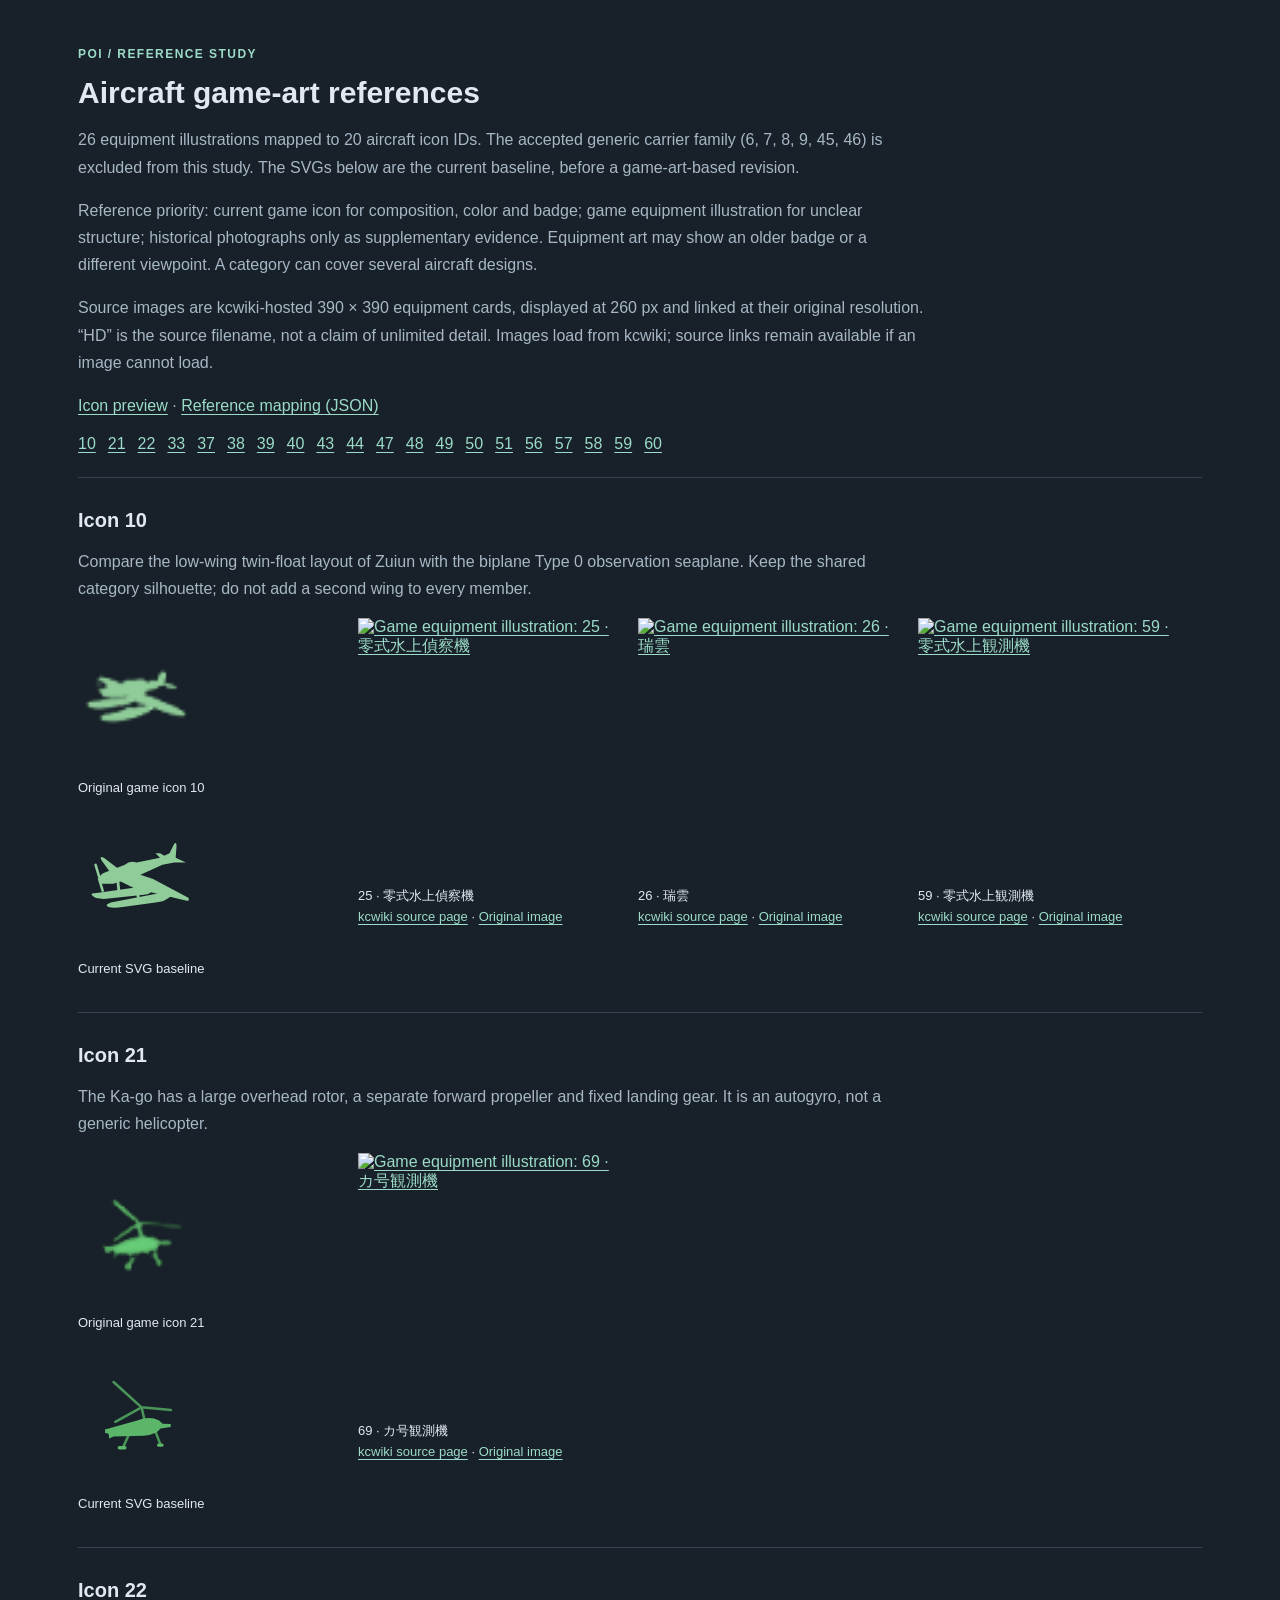
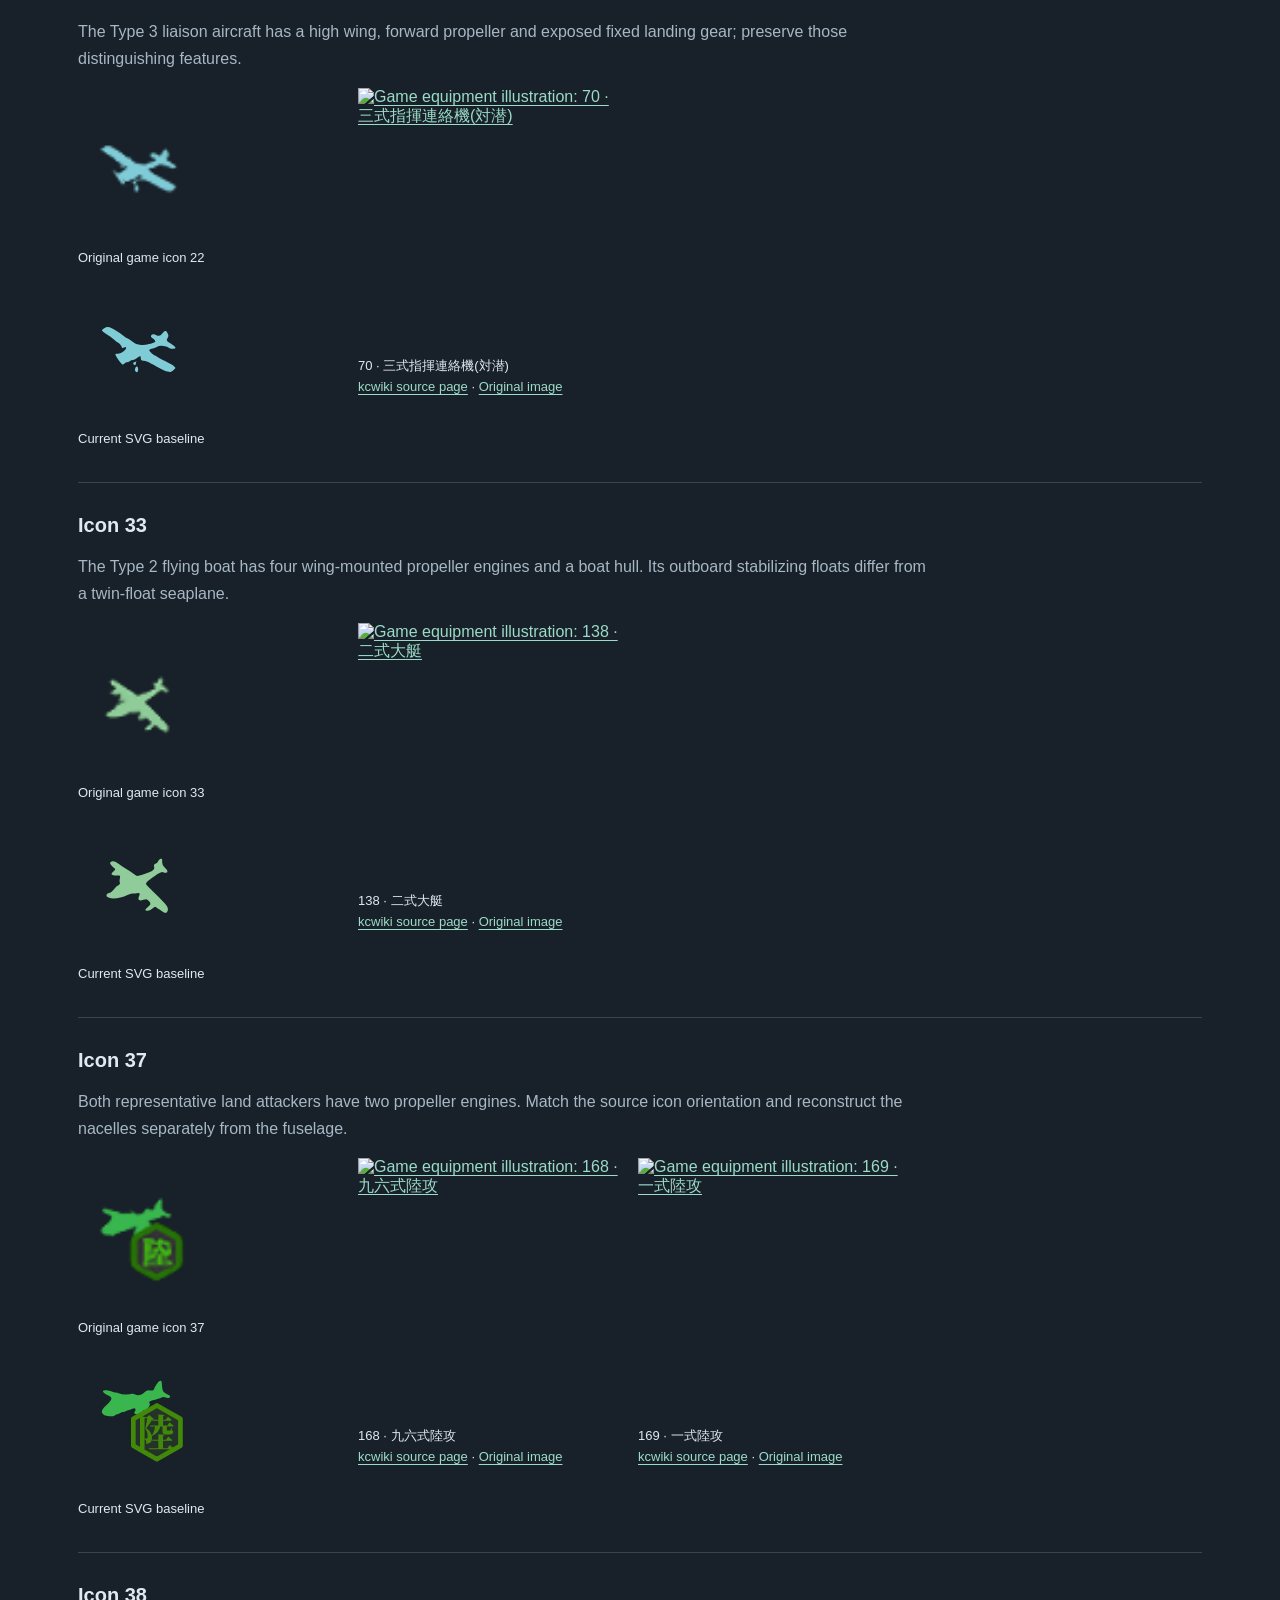
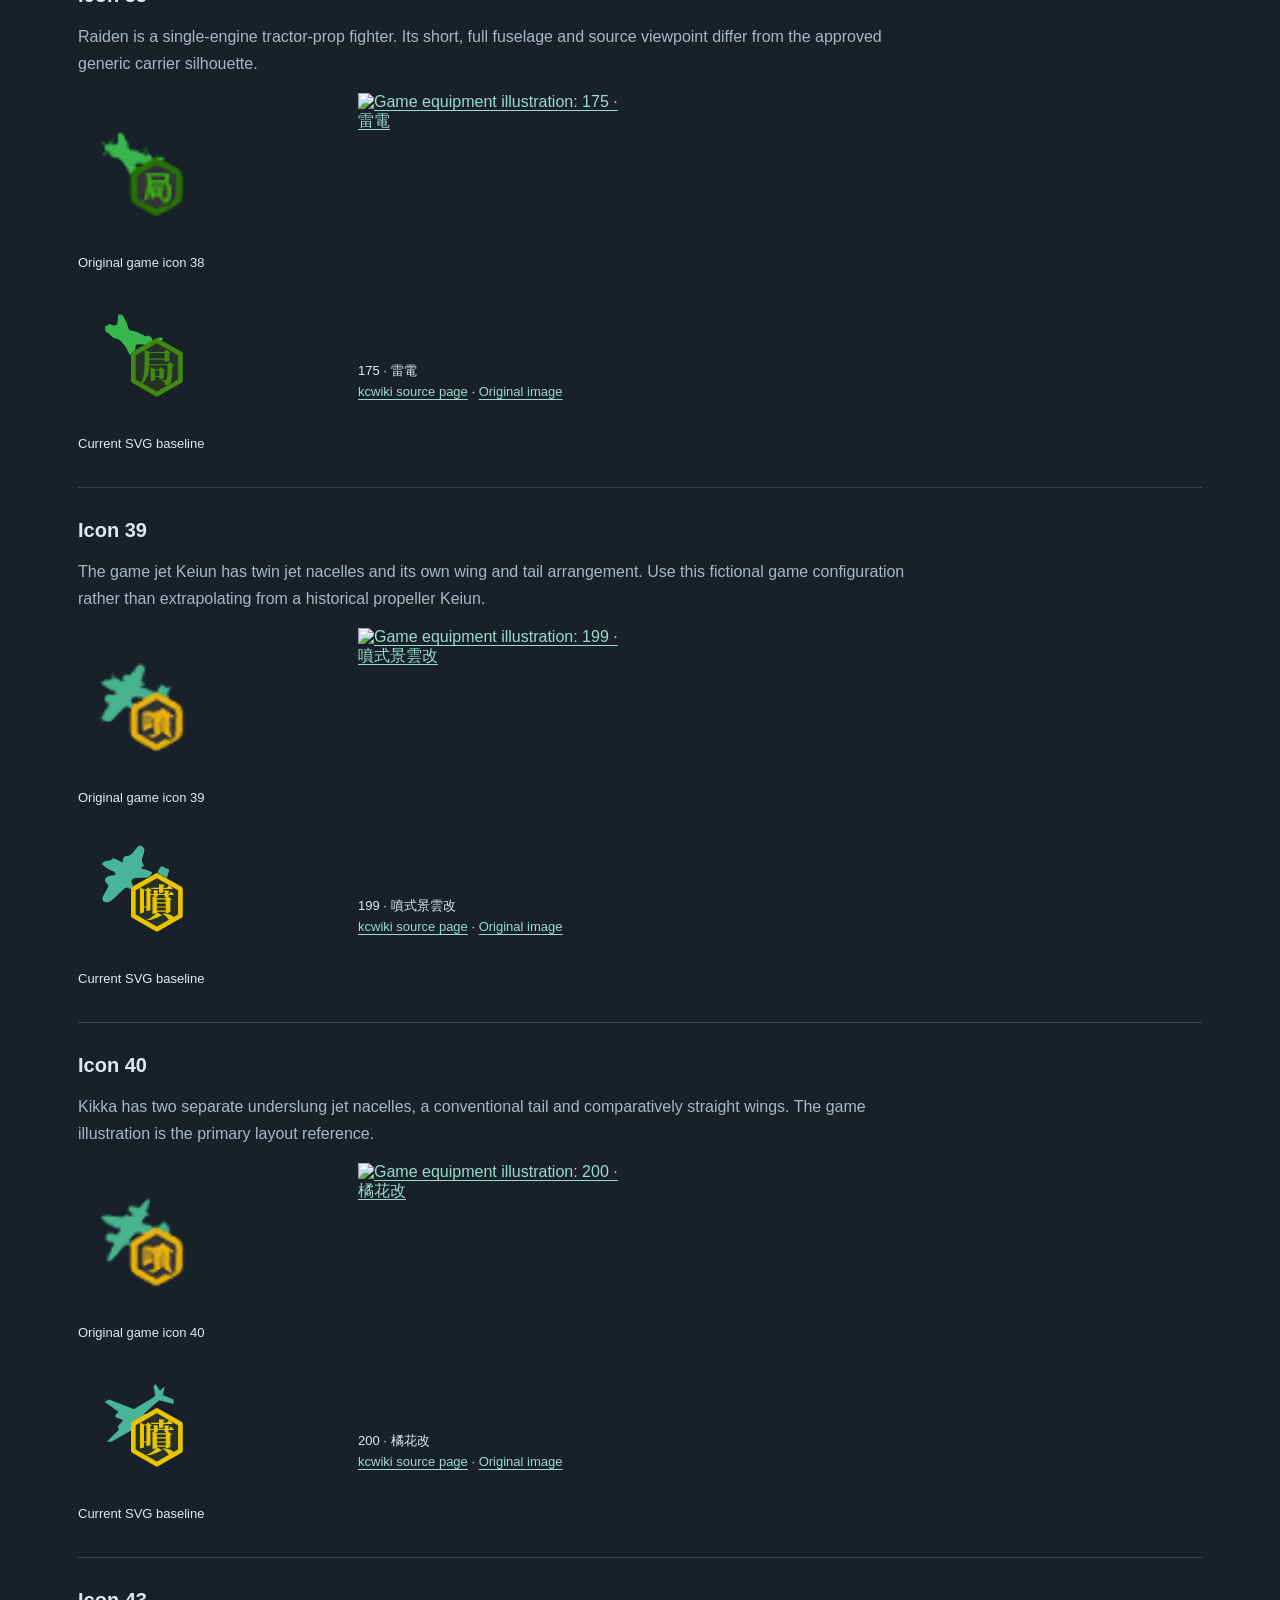
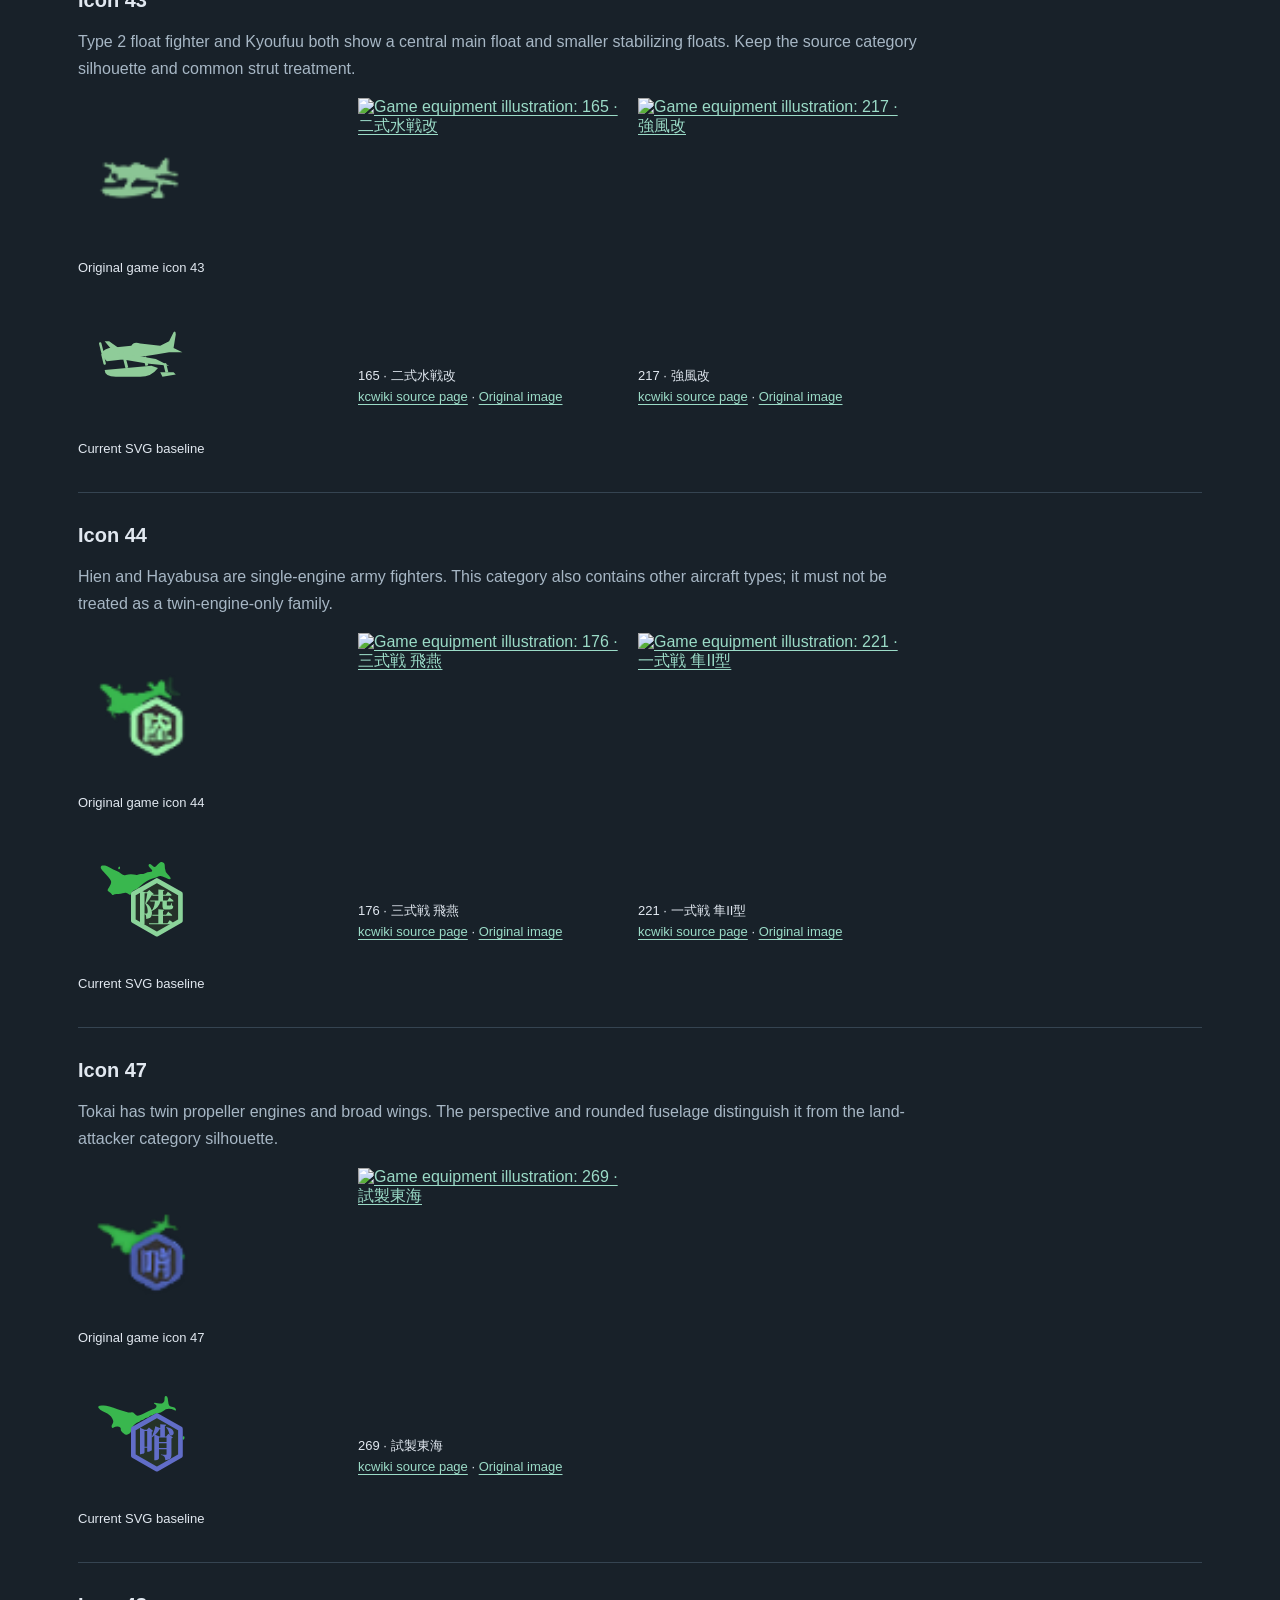
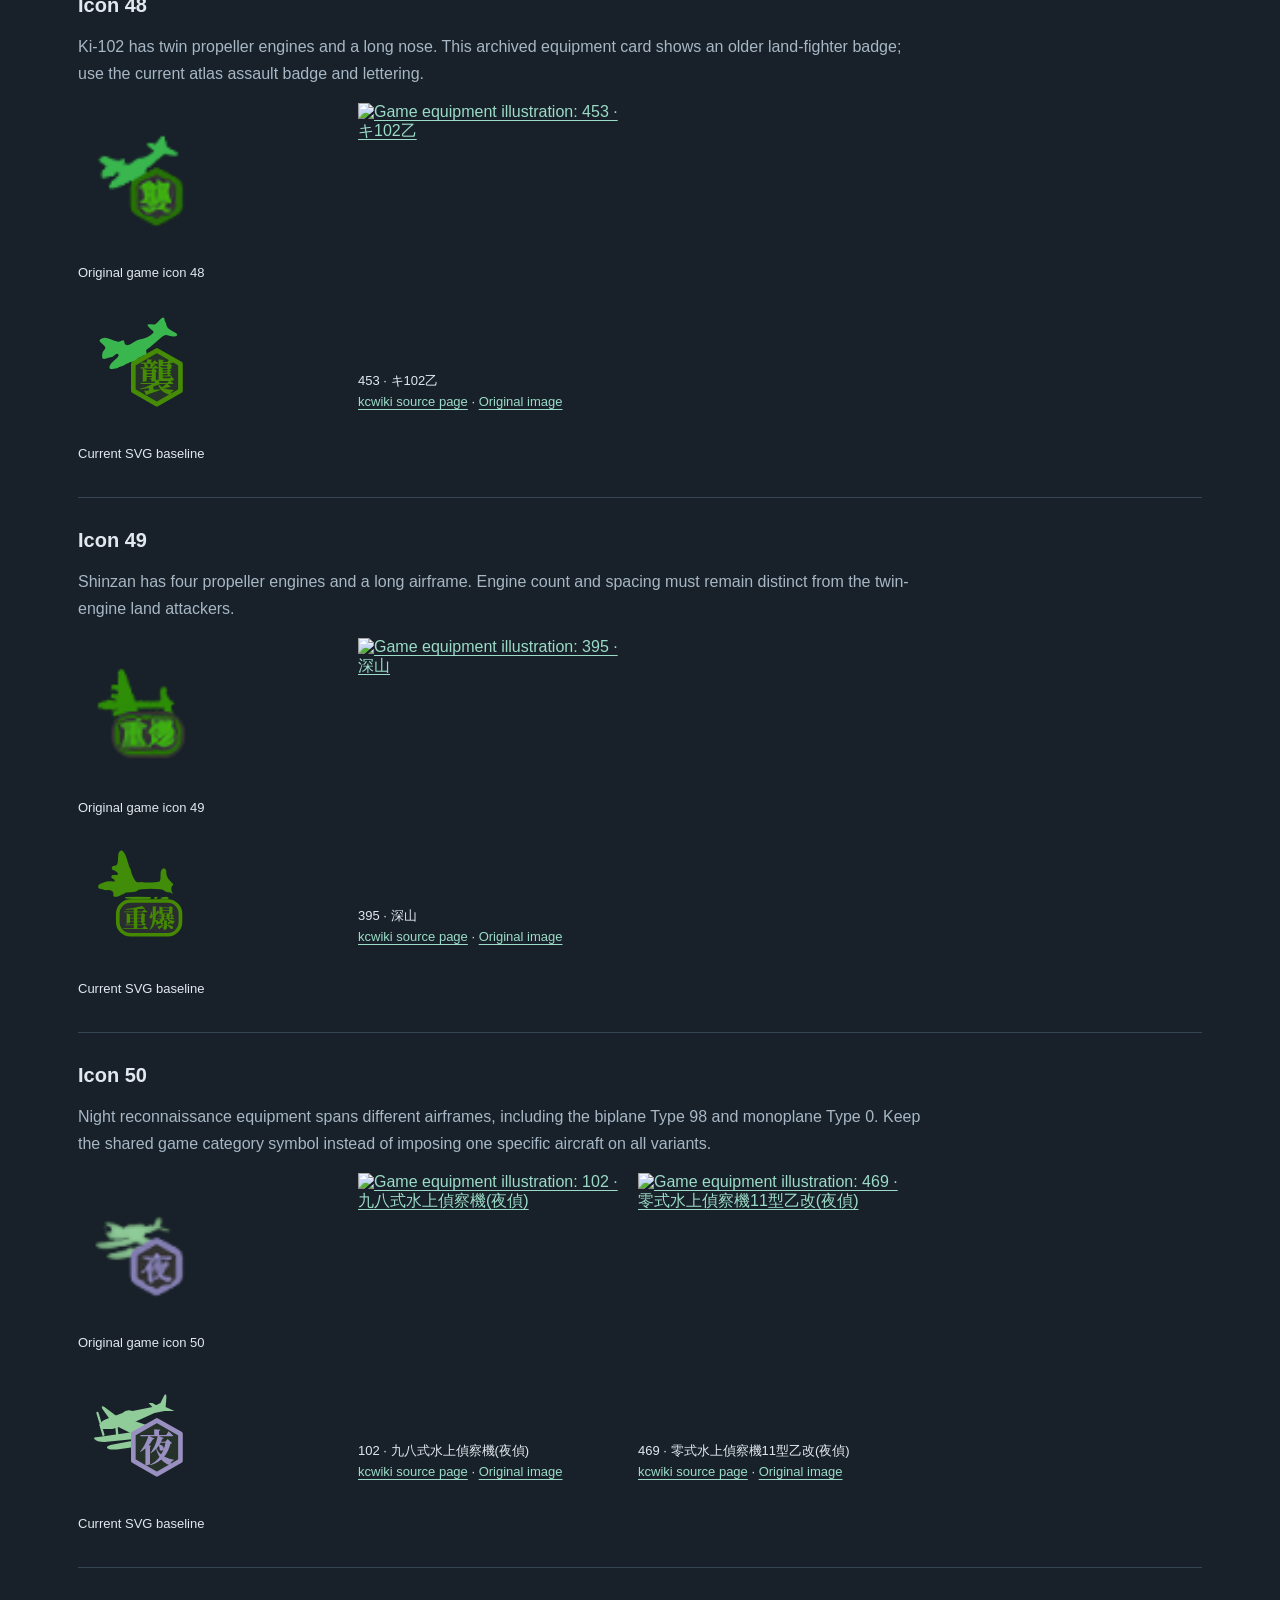
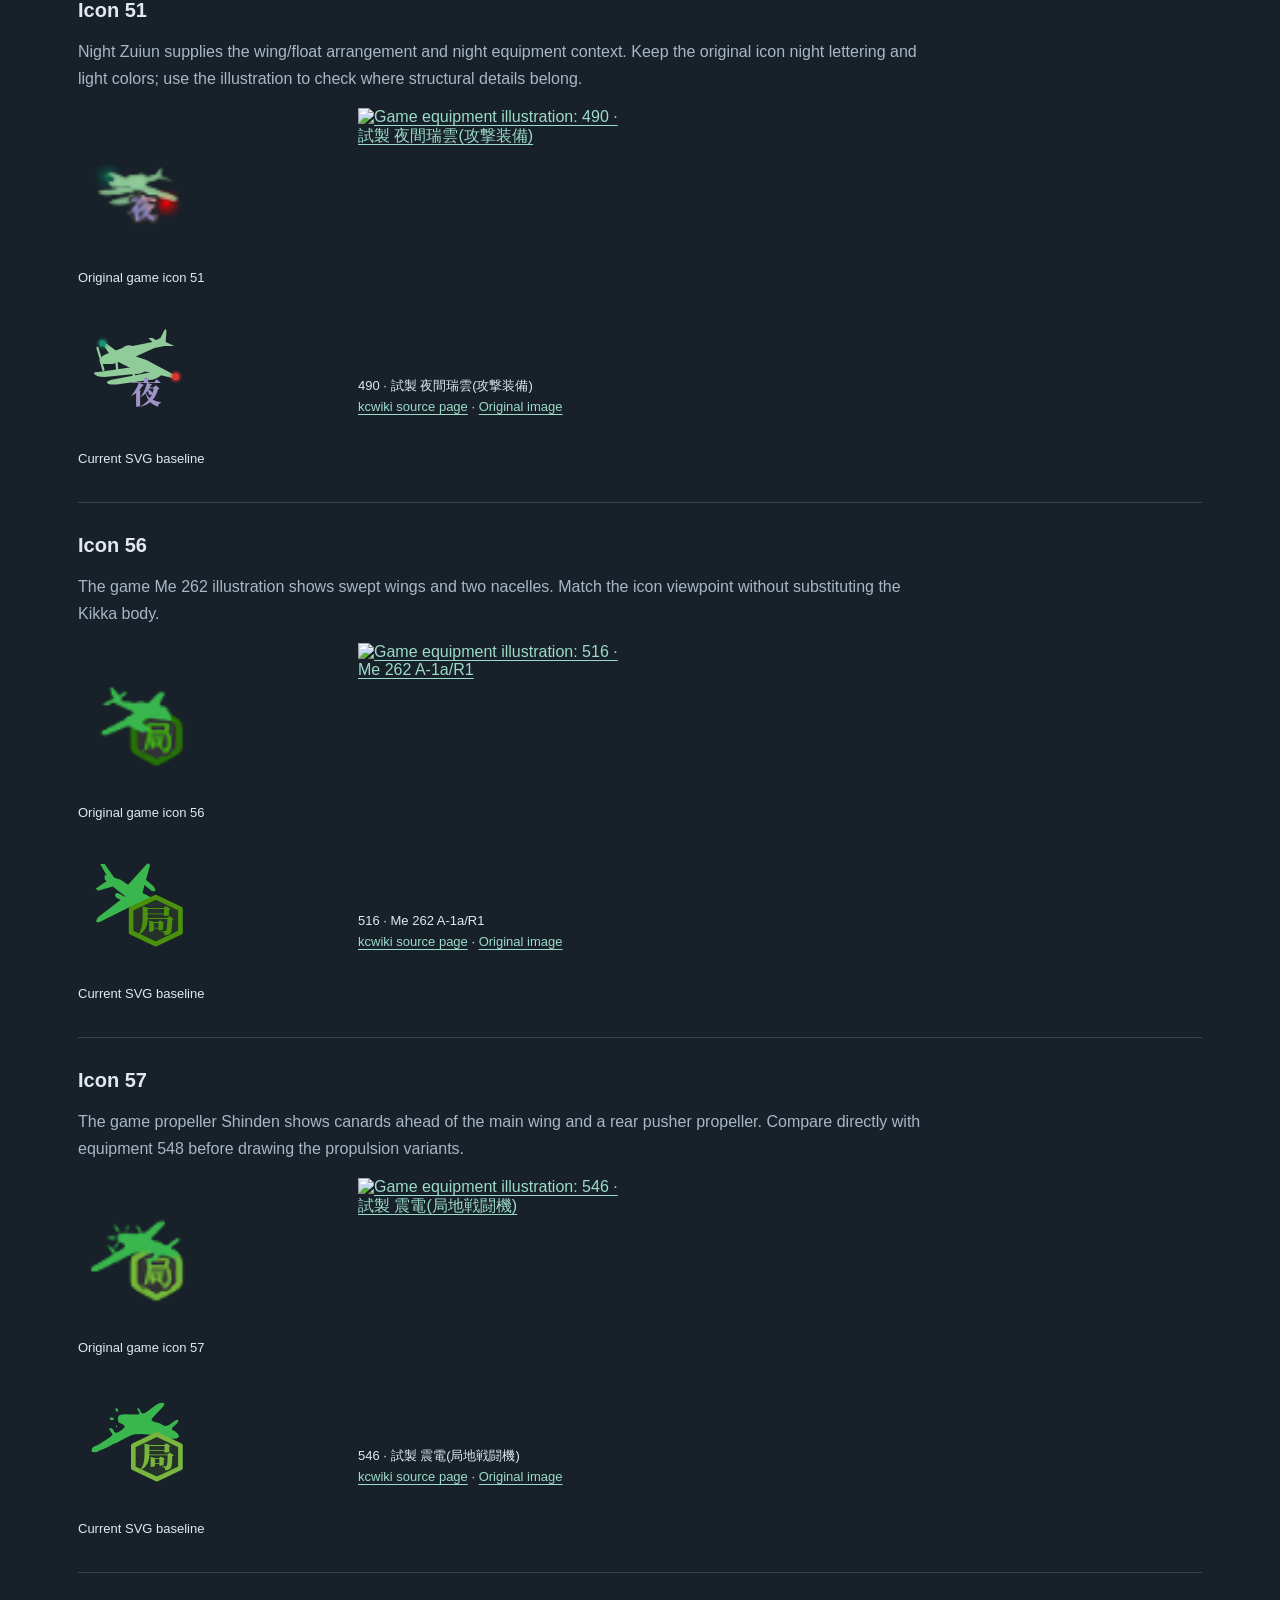
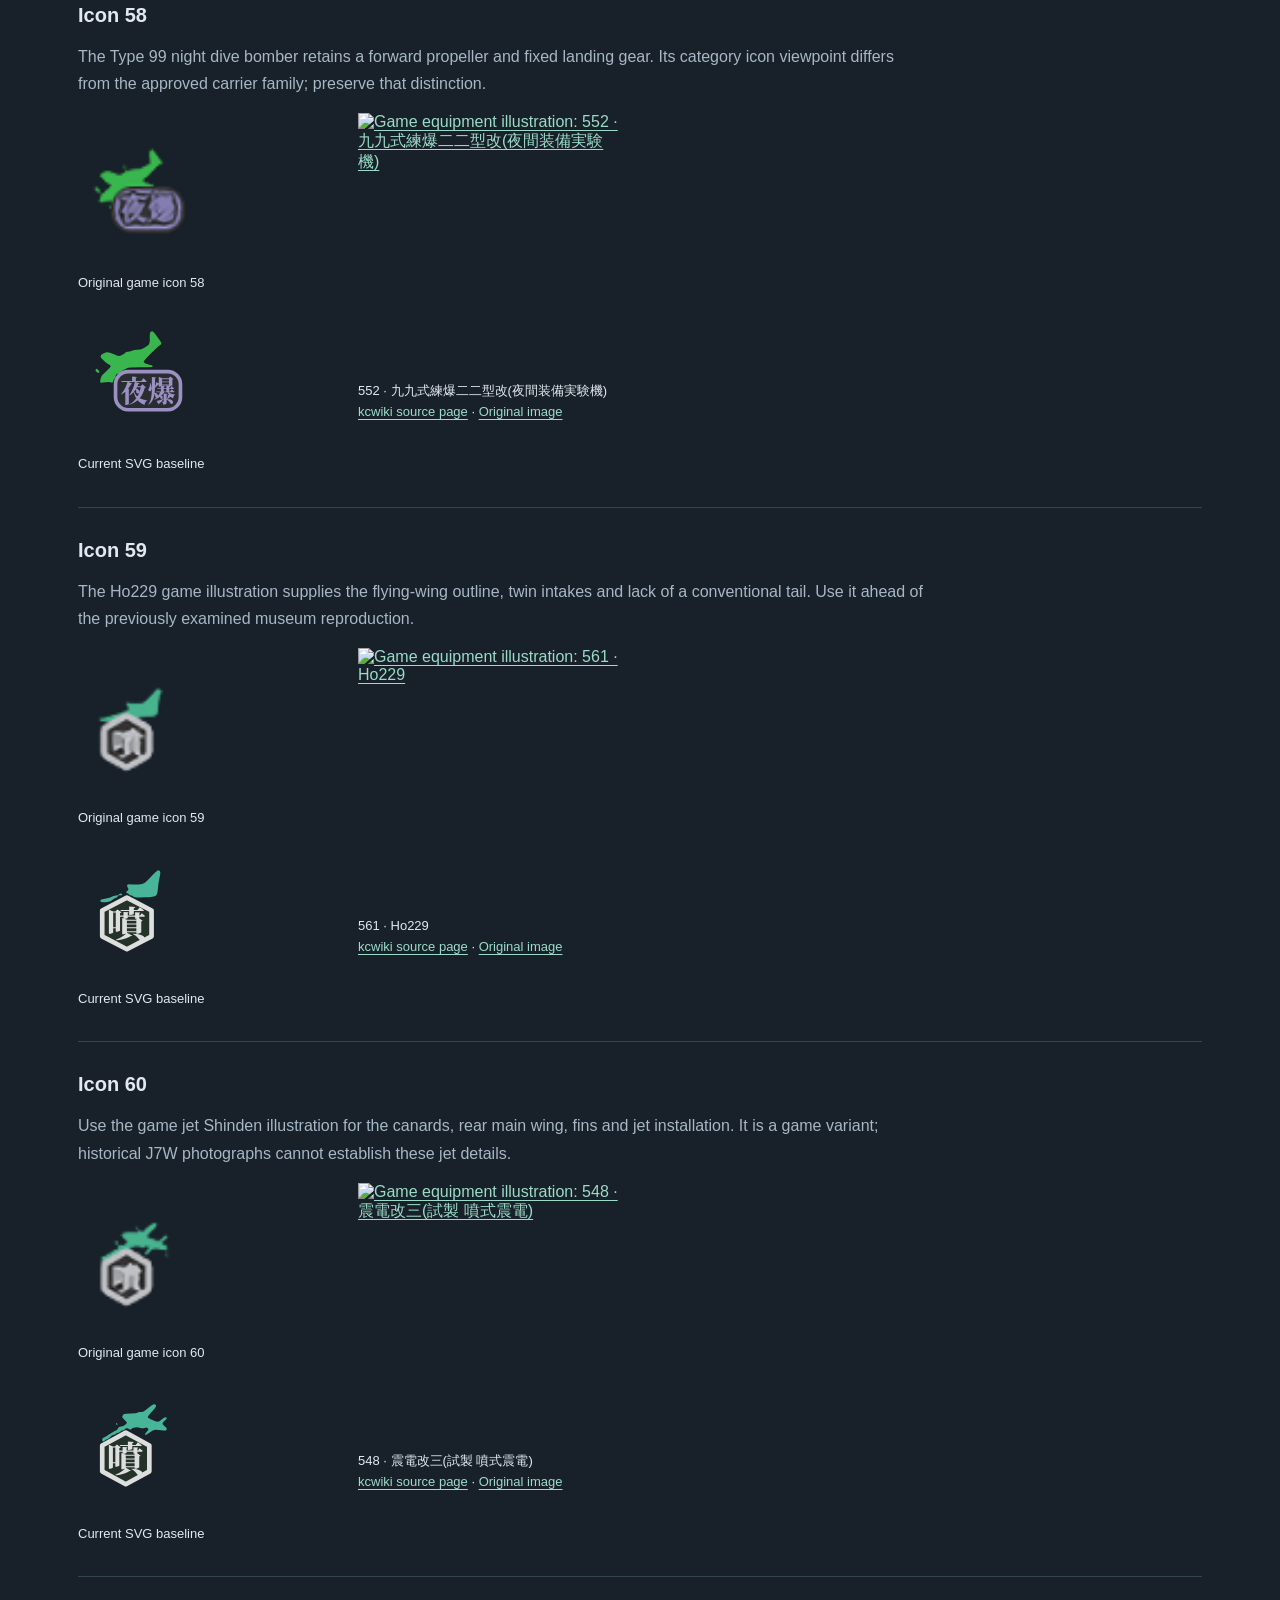
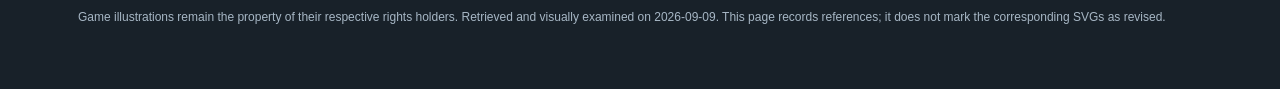
==== aircraft-references.html @ af5e2788 "docs(icons): map aircraft to game equipment illustrations" ====
<!doctype html>
<html lang="en"><head><meta charset="utf-8"><meta name="viewport" content="width=device-width, initial-scale=1"><title>Aircraft game-art references · poi icons</title><link rel="stylesheet" href="preview.css"><style>
.reference{border-bottom:1px solid var(--line);padding:24px 0;scroll-margin-top:16px}.reference p{max-width:850px;line-height:1.7;color:var(--muted)}.comparison{display:flex;flex-wrap:wrap;align-items:flex-start;gap:20px}.comparison figure{margin:0;width:260px;max-width:100%}.comparison img{display:block;width:260px;max-width:100%;height:auto}.comparison .symbol{width:120px;height:120px;object-fit:contain;margin:20px 0}.comparison figcaption{font-size:13px;line-height:1.6;margin:8px 0}.jump-list{display:flex;flex-wrap:wrap;gap:12px}h2{font-size:20px}
</style></head><body><main><header><p class="eyebrow">POI / REFERENCE STUDY</p><h1>Aircraft game-art references</h1><p>26 equipment illustrations mapped to 20 aircraft icon IDs. The accepted generic carrier family (6, 7, 8, 9, 45, 46) is excluded from this study. The SVGs below are the current baseline, before a game-art-based revision.</p><p>Reference priority: current game icon for composition, color and badge; game equipment illustration for unclear structure; historical photographs only as supplementary evidence. Equipment art may show an older badge or a different viewpoint. A category can cover several aircraft designs.</p><p>Source images are kcwiki-hosted 390 × 390 equipment cards, displayed at 260 px and linked at their original resolution. “HD” is the source filename, not a claim of unlimited detail. Images load from kcwiki; source links remain available if an image cannot load.</p><p><a href="index.html">Icon preview</a> · <a href="docs/game-art-references.json">Reference mapping (JSON)</a></p><nav class="jump-list" aria-label="Aircraft icon references"><a href="#icon-10">10</a><a href="#icon-21">21</a><a href="#icon-22">22</a><a href="#icon-33">33</a><a href="#icon-37">37</a><a href="#icon-38">38</a><a href="#icon-39">39</a><a href="#icon-40">40</a><a href="#icon-43">43</a><a href="#icon-44">44</a><a href="#icon-47">47</a><a href="#icon-48">48</a><a href="#icon-49">49</a><a href="#icon-50">50</a><a href="#icon-51">51</a><a href="#icon-56">56</a><a href="#icon-57">57</a><a href="#icon-58">58</a><a href="#icon-59">59</a><a href="#icon-60">60</a></nav></header>
<section class="reference" id="icon-10"><h2>Icon 10</h2><p>Compare the low-wing twin-float layout of Zuiun with the biplane Type 0 observation seaplane. Keep the shared category silhouette; do not add a second wing to every member.</p><div class="comparison"><figure><img class="symbol" src="original/slotitem/10.png" alt="Original game icon 10"><figcaption>Original game icon 10</figcaption><img class="symbol" src="svg/slotitem/10.svg" alt="Current SVG baseline 10"><figcaption>Current SVG baseline</figcaption></figure><figure><a href="https://uploads.kcwiki.cn/commons/e/ed/Soubi025HD.png"><img loading="lazy" width="390" height="390" src="https://uploads.kcwiki.cn/commons/e/ed/Soubi025HD.png" alt="Game equipment illustration: 25 · 零式水上偵察機"></a><figcaption>25 · 零式水上偵察機<br><a href="https://zh.kcwiki.cn/wiki/File:Soubi025HD.png">kcwiki source page</a> · <a href="https://uploads.kcwiki.cn/commons/e/ed/Soubi025HD.png">Original image</a></figcaption></figure><figure><a href="https://uploads.kcwiki.cn/commons/6/67/Soubi026HD.png"><img loading="lazy" width="390" height="390" src="https://uploads.kcwiki.cn/commons/6/67/Soubi026HD.png" alt="Game equipment illustration: 26 · 瑞雲"></a><figcaption>26 · 瑞雲<br><a href="https://zh.kcwiki.cn/wiki/File:Soubi026HD.png">kcwiki source page</a> · <a href="https://uploads.kcwiki.cn/commons/6/67/Soubi026HD.png">Original image</a></figcaption></figure><figure><a href="https://uploads.kcwiki.cn/commons/4/4f/Soubi059HD.png"><img loading="lazy" width="390" height="390" src="https://uploads.kcwiki.cn/commons/4/4f/Soubi059HD.png" alt="Game equipment illustration: 59 · 零式水上観測機"></a><figcaption>59 · 零式水上観測機<br><a href="https://zh.kcwiki.cn/wiki/File:Soubi059HD.png">kcwiki source page</a> · <a href="https://uploads.kcwiki.cn/commons/4/4f/Soubi059HD.png">Original image</a></figcaption></figure></div></section>
<section class="reference" id="icon-21"><h2>Icon 21</h2><p>The Ka-go has a large overhead rotor, a separate forward propeller and fixed landing gear. It is an autogyro, not a generic helicopter.</p><div class="comparison"><figure><img class="symbol" src="original/slotitem/21.png" alt="Original game icon 21"><figcaption>Original game icon 21</figcaption><img class="symbol" src="svg/slotitem/21.svg" alt="Current SVG baseline 21"><figcaption>Current SVG baseline</figcaption></figure><figure><a href="https://uploads.kcwiki.cn/commons/c/cc/Soubi069HD.png"><img loading="lazy" width="390" height="390" src="https://uploads.kcwiki.cn/commons/c/cc/Soubi069HD.png" alt="Game equipment illustration: 69 · カ号観測機"></a><figcaption>69 · カ号観測機<br><a href="https://zh.kcwiki.cn/wiki/File:Soubi069HD.png">kcwiki source page</a> · <a href="https://uploads.kcwiki.cn/commons/c/cc/Soubi069HD.png">Original image</a></figcaption></figure></div></section>
<section class="reference" id="icon-22"><h2>Icon 22</h2><p>The Type 3 liaison aircraft has a high wing, forward propeller and exposed fixed landing gear; preserve those distinguishing features.</p><div class="comparison"><figure><img class="symbol" src="original/slotitem/22.png" alt="Original game icon 22"><figcaption>Original game icon 22</figcaption><img class="symbol" src="svg/slotitem/22.svg" alt="Current SVG baseline 22"><figcaption>Current SVG baseline</figcaption></figure><figure><a href="https://uploads.kcwiki.cn/commons/7/7b/Soubi070HD.png"><img loading="lazy" width="390" height="390" src="https://uploads.kcwiki.cn/commons/7/7b/Soubi070HD.png" alt="Game equipment illustration: 70 · 三式指揮連絡機(対潜)"></a><figcaption>70 · 三式指揮連絡機(対潜)<br><a href="https://zh.kcwiki.cn/wiki/File:Soubi070HD.png">kcwiki source page</a> · <a href="https://uploads.kcwiki.cn/commons/7/7b/Soubi070HD.png">Original image</a></figcaption></figure></div></section>
<section class="reference" id="icon-33"><h2>Icon 33</h2><p>The Type 2 flying boat has four wing-mounted propeller engines and a boat hull. Its outboard stabilizing floats differ from a twin-float seaplane.</p><div class="comparison"><figure><img class="symbol" src="original/slotitem/33.png" alt="Original game icon 33"><figcaption>Original game icon 33</figcaption><img class="symbol" src="svg/slotitem/33.svg" alt="Current SVG baseline 33"><figcaption>Current SVG baseline</figcaption></figure><figure><a href="https://uploads.kcwiki.cn/commons/4/47/Soubi138HD.png"><img loading="lazy" width="390" height="390" src="https://uploads.kcwiki.cn/commons/4/47/Soubi138HD.png" alt="Game equipment illustration: 138 · 二式大艇"></a><figcaption>138 · 二式大艇<br><a href="https://zh.kcwiki.cn/wiki/File:Soubi138HD.png">kcwiki source page</a> · <a href="https://uploads.kcwiki.cn/commons/4/47/Soubi138HD.png">Original image</a></figcaption></figure></div></section>
<section class="reference" id="icon-37"><h2>Icon 37</h2><p>Both representative land attackers have two propeller engines. Match the source icon orientation and reconstruct the nacelles separately from the fuselage.</p><div class="comparison"><figure><img class="symbol" src="original/slotitem/37.png" alt="Original game icon 37"><figcaption>Original game icon 37</figcaption><img class="symbol" src="svg/slotitem/37.svg" alt="Current SVG baseline 37"><figcaption>Current SVG baseline</figcaption></figure><figure><a href="https://uploads.kcwiki.cn/commons/3/3a/Soubi168HD.png"><img loading="lazy" width="390" height="390" src="https://uploads.kcwiki.cn/commons/3/3a/Soubi168HD.png" alt="Game equipment illustration: 168 · 九六式陸攻"></a><figcaption>168 · 九六式陸攻<br><a href="https://zh.kcwiki.cn/wiki/File:Soubi168HD.png">kcwiki source page</a> · <a href="https://uploads.kcwiki.cn/commons/3/3a/Soubi168HD.png">Original image</a></figcaption></figure><figure><a href="https://uploads.kcwiki.cn/commons/6/61/Soubi169HD.png"><img loading="lazy" width="390" height="390" src="https://uploads.kcwiki.cn/commons/6/61/Soubi169HD.png" alt="Game equipment illustration: 169 · 一式陸攻"></a><figcaption>169 · 一式陸攻<br><a href="https://zh.kcwiki.cn/wiki/File:Soubi169HD.png">kcwiki source page</a> · <a href="https://uploads.kcwiki.cn/commons/6/61/Soubi169HD.png">Original image</a></figcaption></figure></div></section>
<section class="reference" id="icon-38"><h2>Icon 38</h2><p>Raiden is a single-engine tractor-prop fighter. Its short, full fuselage and source viewpoint differ from the approved generic carrier silhouette.</p><div class="comparison"><figure><img class="symbol" src="original/slotitem/38.png" alt="Original game icon 38"><figcaption>Original game icon 38</figcaption><img class="symbol" src="svg/slotitem/38.svg" alt="Current SVG baseline 38"><figcaption>Current SVG baseline</figcaption></figure><figure><a href="https://uploads.kcwiki.cn/commons/1/1b/Soubi175HD.png"><img loading="lazy" width="390" height="390" src="https://uploads.kcwiki.cn/commons/1/1b/Soubi175HD.png" alt="Game equipment illustration: 175 · 雷電"></a><figcaption>175 · 雷電<br><a href="https://zh.kcwiki.cn/wiki/File:Soubi175HD.png">kcwiki source page</a> · <a href="https://uploads.kcwiki.cn/commons/1/1b/Soubi175HD.png">Original image</a></figcaption></figure></div></section>
<section class="reference" id="icon-39"><h2>Icon 39</h2><p>The game jet Keiun has twin jet nacelles and its own wing and tail arrangement. Use this fictional game configuration rather than extrapolating from a historical propeller Keiun.</p><div class="comparison"><figure><img class="symbol" src="original/slotitem/39.png" alt="Original game icon 39"><figcaption>Original game icon 39</figcaption><img class="symbol" src="svg/slotitem/39.svg" alt="Current SVG baseline 39"><figcaption>Current SVG baseline</figcaption></figure><figure><a href="https://uploads.kcwiki.cn/commons/c/c0/Soubi199HD.png"><img loading="lazy" width="390" height="390" src="https://uploads.kcwiki.cn/commons/c/c0/Soubi199HD.png" alt="Game equipment illustration: 199 · 噴式景雲改"></a><figcaption>199 · 噴式景雲改<br><a href="https://zh.kcwiki.cn/wiki/File:Soubi199HD.png">kcwiki source page</a> · <a href="https://uploads.kcwiki.cn/commons/c/c0/Soubi199HD.png">Original image</a></figcaption></figure></div></section>
<section class="reference" id="icon-40"><h2>Icon 40</h2><p>Kikka has two separate underslung jet nacelles, a conventional tail and comparatively straight wings. The game illustration is the primary layout reference.</p><div class="comparison"><figure><img class="symbol" src="original/slotitem/40.png" alt="Original game icon 40"><figcaption>Original game icon 40</figcaption><img class="symbol" src="svg/slotitem/40.svg" alt="Current SVG baseline 40"><figcaption>Current SVG baseline</figcaption></figure><figure><a href="https://uploads.kcwiki.cn/commons/9/9f/Soubi200HD.png"><img loading="lazy" width="390" height="390" src="https://uploads.kcwiki.cn/commons/9/9f/Soubi200HD.png" alt="Game equipment illustration: 200 · 橘花改"></a><figcaption>200 · 橘花改<br><a href="https://zh.kcwiki.cn/wiki/File:Soubi200HD.png">kcwiki source page</a> · <a href="https://uploads.kcwiki.cn/commons/9/9f/Soubi200HD.png">Original image</a></figcaption></figure></div></section>
<section class="reference" id="icon-43"><h2>Icon 43</h2><p>Type 2 float fighter and Kyoufuu both show a central main float and smaller stabilizing floats. Keep the source category silhouette and common strut treatment.</p><div class="comparison"><figure><img class="symbol" src="original/slotitem/43.png" alt="Original game icon 43"><figcaption>Original game icon 43</figcaption><img class="symbol" src="svg/slotitem/43.svg" alt="Current SVG baseline 43"><figcaption>Current SVG baseline</figcaption></figure><figure><a href="https://uploads.kcwiki.cn/commons/d/d3/Soubi165HD.png"><img loading="lazy" width="390" height="390" src="https://uploads.kcwiki.cn/commons/d/d3/Soubi165HD.png" alt="Game equipment illustration: 165 · 二式水戦改"></a><figcaption>165 · 二式水戦改<br><a href="https://zh.kcwiki.cn/wiki/File:Soubi165HD.png">kcwiki source page</a> · <a href="https://uploads.kcwiki.cn/commons/d/d3/Soubi165HD.png">Original image</a></figcaption></figure><figure><a href="https://uploads.kcwiki.cn/commons/c/cf/Soubi217HD.png"><img loading="lazy" width="390" height="390" src="https://uploads.kcwiki.cn/commons/c/cf/Soubi217HD.png" alt="Game equipment illustration: 217 · 強風改"></a><figcaption>217 · 強風改<br><a href="https://zh.kcwiki.cn/wiki/File:Soubi217HD.png">kcwiki source page</a> · <a href="https://uploads.kcwiki.cn/commons/c/cf/Soubi217HD.png">Original image</a></figcaption></figure></div></section>
<section class="reference" id="icon-44"><h2>Icon 44</h2><p>Hien and Hayabusa are single-engine army fighters. This category also contains other aircraft types; it must not be treated as a twin-engine-only family.</p><div class="comparison"><figure><img class="symbol" src="original/slotitem/44.png" alt="Original game icon 44"><figcaption>Original game icon 44</figcaption><img class="symbol" src="svg/slotitem/44.svg" alt="Current SVG baseline 44"><figcaption>Current SVG baseline</figcaption></figure><figure><a href="https://uploads.kcwiki.cn/commons/f/f1/Soubi176HD.png"><img loading="lazy" width="390" height="390" src="https://uploads.kcwiki.cn/commons/f/f1/Soubi176HD.png" alt="Game equipment illustration: 176 · 三式戦 飛燕"></a><figcaption>176 · 三式戦 飛燕<br><a href="https://zh.kcwiki.cn/wiki/File:Soubi176HD.png">kcwiki source page</a> · <a href="https://uploads.kcwiki.cn/commons/f/f1/Soubi176HD.png">Original image</a></figcaption></figure><figure><a href="https://uploads.kcwiki.cn/commons/a/a1/Soubi221HD.png"><img loading="lazy" width="390" height="390" src="https://uploads.kcwiki.cn/commons/a/a1/Soubi221HD.png" alt="Game equipment illustration: 221 · 一式戦 隼II型"></a><figcaption>221 · 一式戦 隼II型<br><a href="https://zh.kcwiki.cn/wiki/File:Soubi221HD.png">kcwiki source page</a> · <a href="https://uploads.kcwiki.cn/commons/a/a1/Soubi221HD.png">Original image</a></figcaption></figure></div></section>
<section class="reference" id="icon-47"><h2>Icon 47</h2><p>Tokai has twin propeller engines and broad wings. The perspective and rounded fuselage distinguish it from the land-attacker category silhouette.</p><div class="comparison"><figure><img class="symbol" src="original/slotitem/47.png" alt="Original game icon 47"><figcaption>Original game icon 47</figcaption><img class="symbol" src="svg/slotitem/47.svg" alt="Current SVG baseline 47"><figcaption>Current SVG baseline</figcaption></figure><figure><a href="https://uploads.kcwiki.cn/commons/4/47/Soubi269HD.png"><img loading="lazy" width="390" height="390" src="https://uploads.kcwiki.cn/commons/4/47/Soubi269HD.png" alt="Game equipment illustration: 269 · 試製東海"></a><figcaption>269 · 試製東海<br><a href="https://zh.kcwiki.cn/wiki/File:Soubi269HD.png">kcwiki source page</a> · <a href="https://uploads.kcwiki.cn/commons/4/47/Soubi269HD.png">Original image</a></figcaption></figure></div></section>
<section class="reference" id="icon-48"><h2>Icon 48</h2><p>Ki-102 has twin propeller engines and a long nose. This archived equipment card shows an older land-fighter badge; use the current atlas assault badge and lettering.</p><div class="comparison"><figure><img class="symbol" src="original/slotitem/48.png" alt="Original game icon 48"><figcaption>Original game icon 48</figcaption><img class="symbol" src="svg/slotitem/48.svg" alt="Current SVG baseline 48"><figcaption>Current SVG baseline</figcaption></figure><figure><a href="https://uploads.kcwiki.cn/commons/3/32/Soubi453HD.png"><img loading="lazy" width="390" height="390" src="https://uploads.kcwiki.cn/commons/3/32/Soubi453HD.png" alt="Game equipment illustration: 453 · キ102乙"></a><figcaption>453 · キ102乙<br><a href="https://zh.kcwiki.cn/wiki/File:Soubi453HD.png">kcwiki source page</a> · <a href="https://uploads.kcwiki.cn/commons/3/32/Soubi453HD.png">Original image</a></figcaption></figure></div></section>
<section class="reference" id="icon-49"><h2>Icon 49</h2><p>Shinzan has four propeller engines and a long airframe. Engine count and spacing must remain distinct from the twin-engine land attackers.</p><div class="comparison"><figure><img class="symbol" src="original/slotitem/49.png" alt="Original game icon 49"><figcaption>Original game icon 49</figcaption><img class="symbol" src="svg/slotitem/49.svg" alt="Current SVG baseline 49"><figcaption>Current SVG baseline</figcaption></figure><figure><a href="https://uploads.kcwiki.cn/commons/9/90/Soubi395HD.png"><img loading="lazy" width="390" height="390" src="https://uploads.kcwiki.cn/commons/9/90/Soubi395HD.png" alt="Game equipment illustration: 395 · 深山"></a><figcaption>395 · 深山<br><a href="https://zh.kcwiki.cn/wiki/File:Soubi395HD.png">kcwiki source page</a> · <a href="https://uploads.kcwiki.cn/commons/9/90/Soubi395HD.png">Original image</a></figcaption></figure></div></section>
<section class="reference" id="icon-50"><h2>Icon 50</h2><p>Night reconnaissance equipment spans different airframes, including the biplane Type 98 and monoplane Type 0. Keep the shared game category symbol instead of imposing one specific aircraft on all variants.</p><div class="comparison"><figure><img class="symbol" src="original/slotitem/50.png" alt="Original game icon 50"><figcaption>Original game icon 50</figcaption><img class="symbol" src="svg/slotitem/50.svg" alt="Current SVG baseline 50"><figcaption>Current SVG baseline</figcaption></figure><figure><a href="https://uploads.kcwiki.cn/commons/d/da/Soubi102HD.png"><img loading="lazy" width="390" height="390" src="https://uploads.kcwiki.cn/commons/d/da/Soubi102HD.png" alt="Game equipment illustration: 102 · 九八式水上偵察機(夜偵)"></a><figcaption>102 · 九八式水上偵察機(夜偵)<br><a href="https://zh.kcwiki.cn/wiki/File:Soubi102HD.png">kcwiki source page</a> · <a href="https://uploads.kcwiki.cn/commons/d/da/Soubi102HD.png">Original image</a></figcaption></figure><figure><a href="https://uploads.kcwiki.cn/commons/1/12/Soubi469HD.png"><img loading="lazy" width="390" height="390" src="https://uploads.kcwiki.cn/commons/1/12/Soubi469HD.png" alt="Game equipment illustration: 469 · 零式水上偵察機11型乙改(夜偵)"></a><figcaption>469 · 零式水上偵察機11型乙改(夜偵)<br><a href="https://zh.kcwiki.cn/wiki/File:Soubi469HD.png">kcwiki source page</a> · <a href="https://uploads.kcwiki.cn/commons/1/12/Soubi469HD.png">Original image</a></figcaption></figure></div></section>
<section class="reference" id="icon-51"><h2>Icon 51</h2><p>Night Zuiun supplies the wing/float arrangement and night equipment context. Keep the original icon night lettering and light colors; use the illustration to check where structural details belong.</p><div class="comparison"><figure><img class="symbol" src="original/slotitem/51.png" alt="Original game icon 51"><figcaption>Original game icon 51</figcaption><img class="symbol" src="svg/slotitem/51.svg" alt="Current SVG baseline 51"><figcaption>Current SVG baseline</figcaption></figure><figure><a href="https://uploads.kcwiki.cn/commons/9/92/Soubi490HD.png"><img loading="lazy" width="390" height="390" src="https://uploads.kcwiki.cn/commons/9/92/Soubi490HD.png" alt="Game equipment illustration: 490 · 試製 夜間瑞雲(攻撃装備)"></a><figcaption>490 · 試製 夜間瑞雲(攻撃装備)<br><a href="https://zh.kcwiki.cn/wiki/File:Soubi490HD.png">kcwiki source page</a> · <a href="https://uploads.kcwiki.cn/commons/9/92/Soubi490HD.png">Original image</a></figcaption></figure></div></section>
<section class="reference" id="icon-56"><h2>Icon 56</h2><p>The game Me 262 illustration shows swept wings and two nacelles. Match the icon viewpoint without substituting the Kikka body.</p><div class="comparison"><figure><img class="symbol" src="original/slotitem/56.png" alt="Original game icon 56"><figcaption>Original game icon 56</figcaption><img class="symbol" src="svg/slotitem/56.svg" alt="Current SVG baseline 56"><figcaption>Current SVG baseline</figcaption></figure><figure><a href="https://uploads.kcwiki.cn/commons/0/0f/Soubi516HD.png"><img loading="lazy" width="390" height="390" src="https://uploads.kcwiki.cn/commons/0/0f/Soubi516HD.png" alt="Game equipment illustration: 516 · Me 262 A-1a/R1"></a><figcaption>516 · Me 262 A-1a/R1<br><a href="https://zh.kcwiki.cn/wiki/File:Soubi516HD.png">kcwiki source page</a> · <a href="https://uploads.kcwiki.cn/commons/0/0f/Soubi516HD.png">Original image</a></figcaption></figure></div></section>
<section class="reference" id="icon-57"><h2>Icon 57</h2><p>The game propeller Shinden shows canards ahead of the main wing and a rear pusher propeller. Compare directly with equipment 548 before drawing the propulsion variants.</p><div class="comparison"><figure><img class="symbol" src="original/slotitem/57.png" alt="Original game icon 57"><figcaption>Original game icon 57</figcaption><img class="symbol" src="svg/slotitem/57.svg" alt="Current SVG baseline 57"><figcaption>Current SVG baseline</figcaption></figure><figure><a href="https://uploads.kcwiki.cn/commons/d/de/Soubi546HD.png"><img loading="lazy" width="390" height="390" src="https://uploads.kcwiki.cn/commons/d/de/Soubi546HD.png" alt="Game equipment illustration: 546 · 試製 震電(局地戦闘機)"></a><figcaption>546 · 試製 震電(局地戦闘機)<br><a href="https://zh.kcwiki.cn/wiki/File:Soubi546HD.png">kcwiki source page</a> · <a href="https://uploads.kcwiki.cn/commons/d/de/Soubi546HD.png">Original image</a></figcaption></figure></div></section>
<section class="reference" id="icon-58"><h2>Icon 58</h2><p>The Type 99 night dive bomber retains a forward propeller and fixed landing gear. Its category icon viewpoint differs from the approved carrier family; preserve that distinction.</p><div class="comparison"><figure><img class="symbol" src="original/slotitem/58.png" alt="Original game icon 58"><figcaption>Original game icon 58</figcaption><img class="symbol" src="svg/slotitem/58.svg" alt="Current SVG baseline 58"><figcaption>Current SVG baseline</figcaption></figure><figure><a href="https://uploads.kcwiki.cn/commons/2/28/Soubi552HD.png"><img loading="lazy" width="390" height="390" src="https://uploads.kcwiki.cn/commons/2/28/Soubi552HD.png" alt="Game equipment illustration: 552 · 九九式練爆二二型改(夜間装備実験機)"></a><figcaption>552 · 九九式練爆二二型改(夜間装備実験機)<br><a href="https://zh.kcwiki.cn/wiki/File:Soubi552HD.png">kcwiki source page</a> · <a href="https://uploads.kcwiki.cn/commons/2/28/Soubi552HD.png">Original image</a></figcaption></figure></div></section>
<section class="reference" id="icon-59"><h2>Icon 59</h2><p>The Ho229 game illustration supplies the flying-wing outline, twin intakes and lack of a conventional tail. Use it ahead of the previously examined museum reproduction.</p><div class="comparison"><figure><img class="symbol" src="original/slotitem/59.png" alt="Original game icon 59"><figcaption>Original game icon 59</figcaption><img class="symbol" src="svg/slotitem/59.svg" alt="Current SVG baseline 59"><figcaption>Current SVG baseline</figcaption></figure><figure><a href="https://uploads.kcwiki.cn/commons/8/8a/Soubi561HD.png"><img loading="lazy" width="390" height="390" src="https://uploads.kcwiki.cn/commons/8/8a/Soubi561HD.png" alt="Game equipment illustration: 561 · Ho229"></a><figcaption>561 · Ho229<br><a href="https://zh.kcwiki.cn/wiki/File:Soubi561HD.png">kcwiki source page</a> · <a href="https://uploads.kcwiki.cn/commons/8/8a/Soubi561HD.png">Original image</a></figcaption></figure></div></section>
<section class="reference" id="icon-60"><h2>Icon 60</h2><p>Use the game jet Shinden illustration for the canards, rear main wing, fins and jet installation. It is a game variant; historical J7W photographs cannot establish these jet details.</p><div class="comparison"><figure><img class="symbol" src="original/slotitem/60.png" alt="Original game icon 60"><figcaption>Original game icon 60</figcaption><img class="symbol" src="svg/slotitem/60.svg" alt="Current SVG baseline 60"><figcaption>Current SVG baseline</figcaption></figure><figure><a href="https://uploads.kcwiki.cn/commons/0/02/Soubi548HD.png"><img loading="lazy" width="390" height="390" src="https://uploads.kcwiki.cn/commons/0/02/Soubi548HD.png" alt="Game equipment illustration: 548 · 震電改三(試製 噴式震電)"></a><figcaption>548 · 震電改三(試製 噴式震電)<br><a href="https://zh.kcwiki.cn/wiki/File:Soubi548HD.png">kcwiki source page</a> · <a href="https://uploads.kcwiki.cn/commons/0/02/Soubi548HD.png">Original image</a></figcaption></figure></div></section>
<footer>Game illustrations remain the property of their respective rights holders. Retrieved and visually examined on 2026-09-09. This page records references; it does not mark the corresponding SVGs as revised.</footer></main></body></html>
---- preview.css ----
:root{font-family:"Segoe UI","Microsoft YaHei",sans-serif;color:#e1e8f0;background:#182129;--panel:#202c36;--line:#354451;--muted:#a7b7c5;--accent:#9bdbc7;--size:24px;color-scheme:dark}
*{box-sizing:border-box}body{margin:0}body.light{color:#253441;background:#edf2f5;--panel:#fff;--line:#cad4dc;--muted:#586b7b;--accent:#256d59;color-scheme:light}
main{max-width:1180px;margin:auto;padding:32px 28px 60px}header{border-bottom:1px solid var(--line);padding-bottom:24px}header p{max-width:850px;line-height:1.7;color:var(--muted)}.eyebrow{font-size:12px;letter-spacing:.12em;font-weight:600;color:var(--accent)}h1{font-size:30px;margin:10px 0;font-weight:650}a{color:var(--accent);text-underline-offset:3px}.controls{display:flex;gap:14px;align-items:center;flex-wrap:wrap;margin:24px 0 16px;font-size:13px}.themes{display:flex;gap:8px}button,select,input{font:inherit;color:inherit;background:var(--panel);border:1px solid var(--line);border-radius:5px;padding:8px}button{cursor:pointer}button[aria-pressed=true]{border-color:var(--accent);color:var(--accent)}input{width:220px}button:focus-visible,select:focus-visible,input:focus-visible,a:focus-visible{outline:2px solid var(--accent);outline-offset:3px}.hint{font-size:12px;line-height:1.7;color:var(--muted)}.table-head,.row{display:grid;grid-template-columns:minmax(220px,1.3fr) repeat(2,minmax(160px,1fr))}.table-head{background:var(--panel);padding:15px;border:1px solid var(--line);font-size:14px}.row{border-bottom:1px solid var(--line);min-height:205px;padding:18px 0;gap:12px}.row[hidden]{display:none}.identity{padding:8px 12px 8px 0}h2{font-size:16px;font-weight:600;margin:7px 0}.id,.description,.variant-count{font-size:12px;line-height:1.65;color:var(--muted)}.description{overflow-wrap:anywhere;margin:8px 0}.status{display:inline-block;font-size:11px;border:1px solid var(--line);padding:3px 7px;border-radius:4px;color:var(--accent)}.status.pending{color:var(--muted)}.cell{display:flex;flex-direction:column;align-items:center;justify-content:center;gap:8px;min-width:0}.large{width:120px;height:120px;object-fit:contain}.actual{display:flex;align-items:center;gap:10px;min-height:34px}.actual img{width:var(--size);height:var(--size);object-fit:contain}.size-label{font:10px Consolas,monospace;color:var(--muted)}.asset-link{font-size:12px}.variant{max-width:100%;font-size:11px;padding:5px}.missing{font-size:13px;color:var(--muted)}footer{margin-top:30px;font-size:12px;line-height:1.8;color:var(--muted)}#empty{padding:35px;text-align:center;color:var(--muted)}
@media(max-width:680px){main{padding:20px 14px}h1{font-size:25px}.table-head{display:none}.row{grid-template-columns:repeat(2,minmax(0,1fr));gap:10px}.identity{grid-column:1/-1;padding:0}.description{margin:4px 0}.controls{gap:10px}.large{width:110px;height:110px}input{width:180px}}
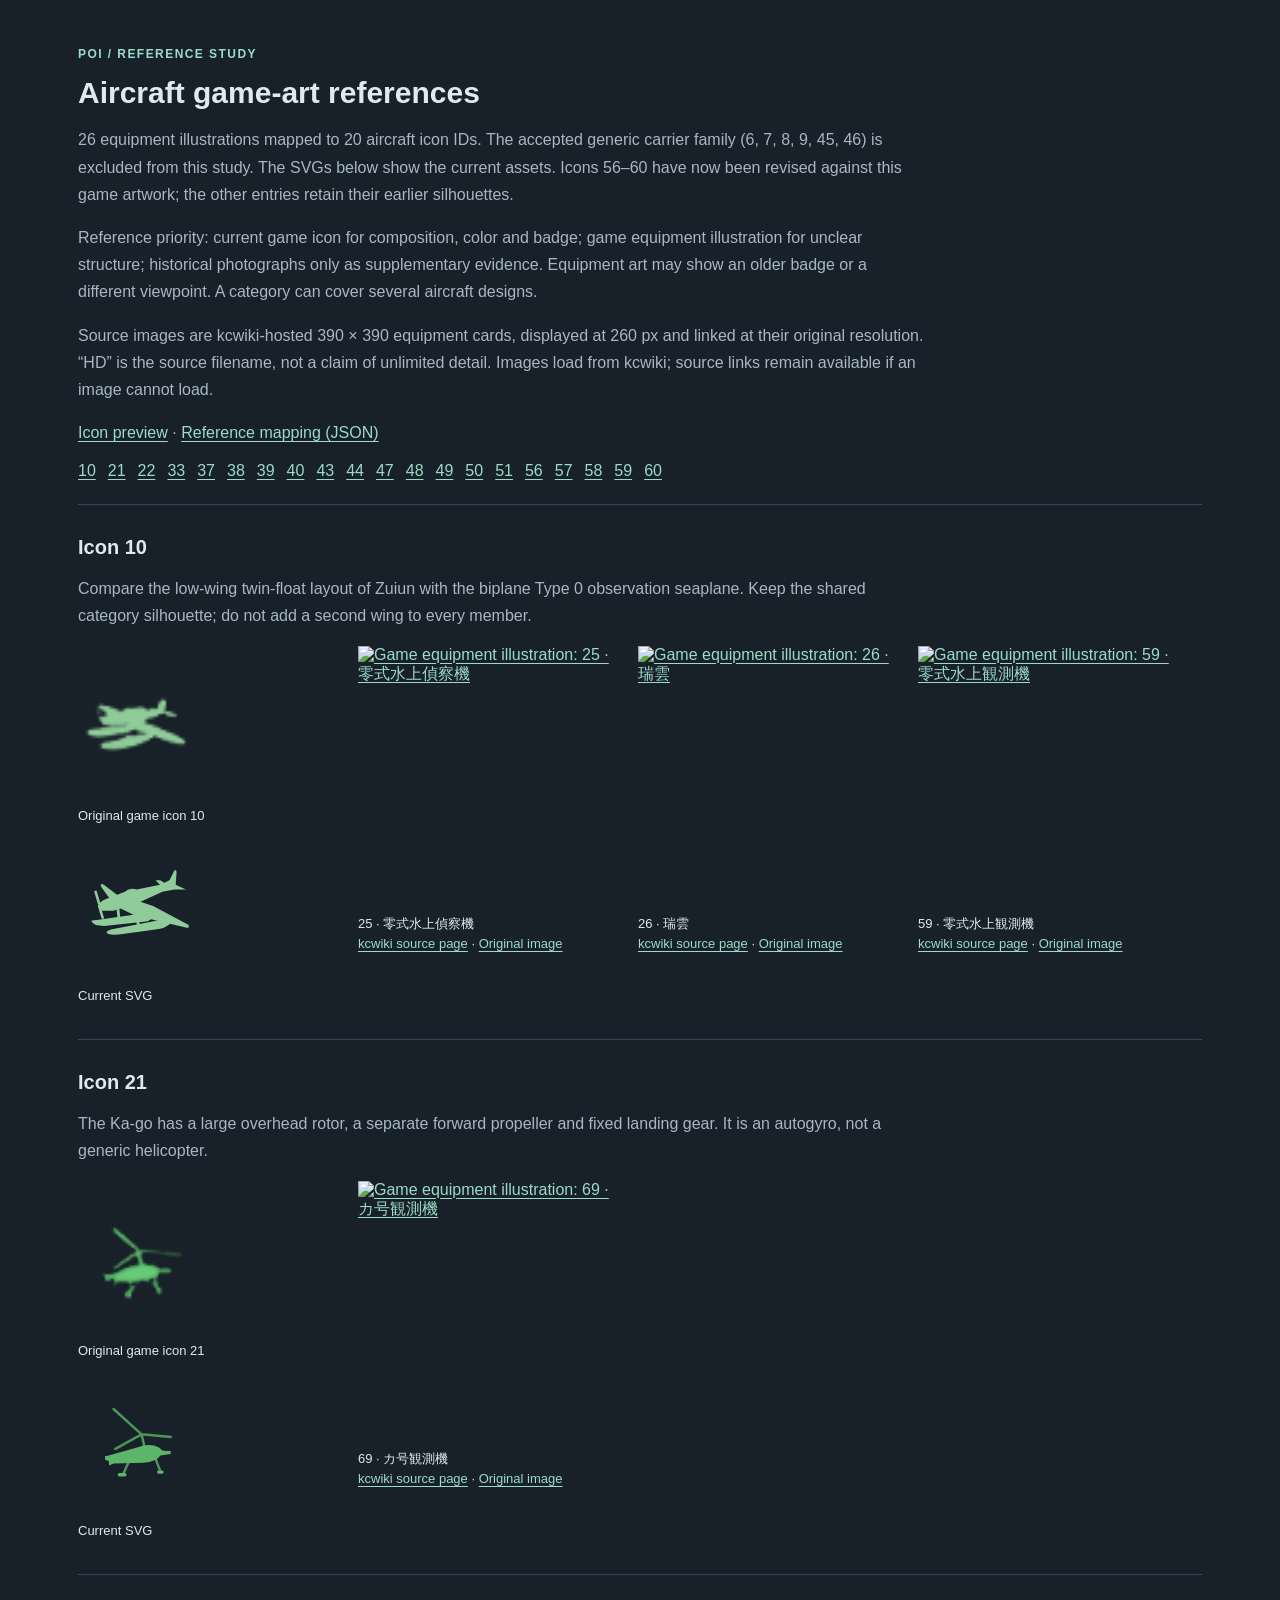
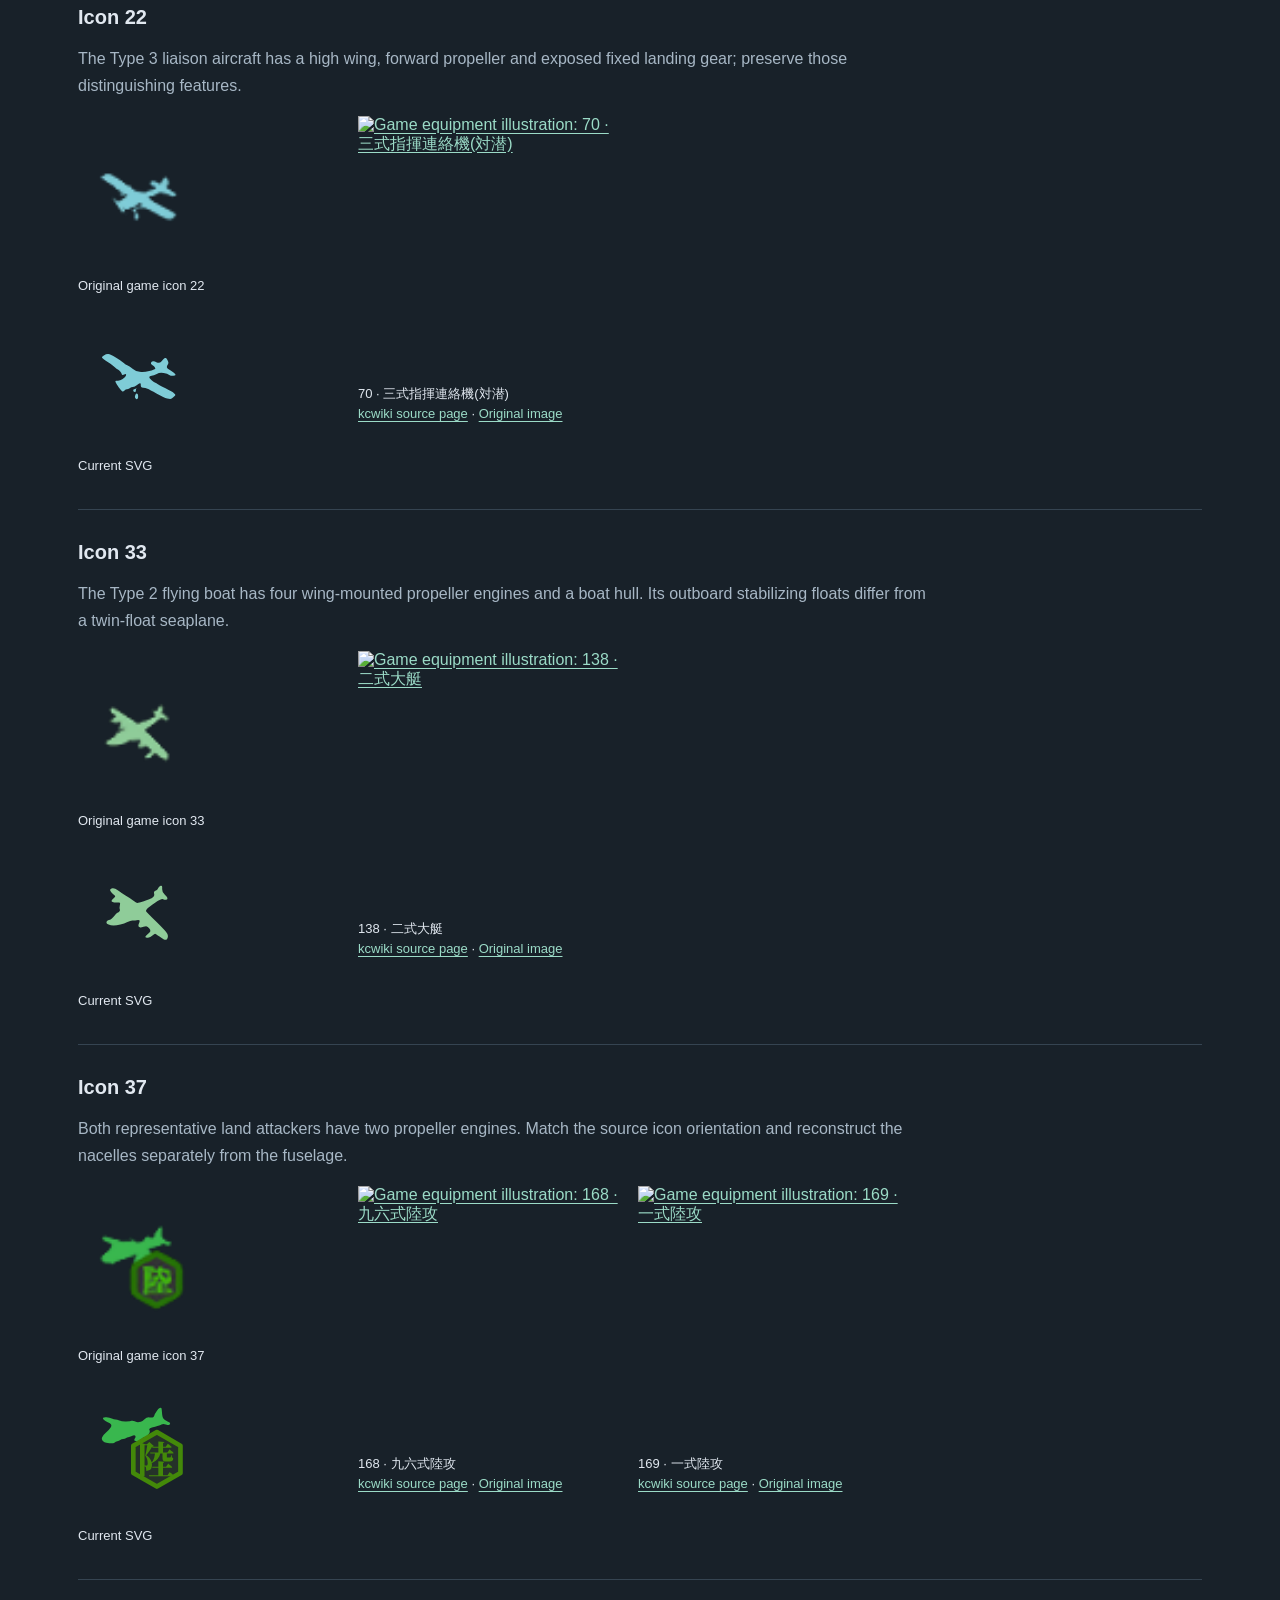
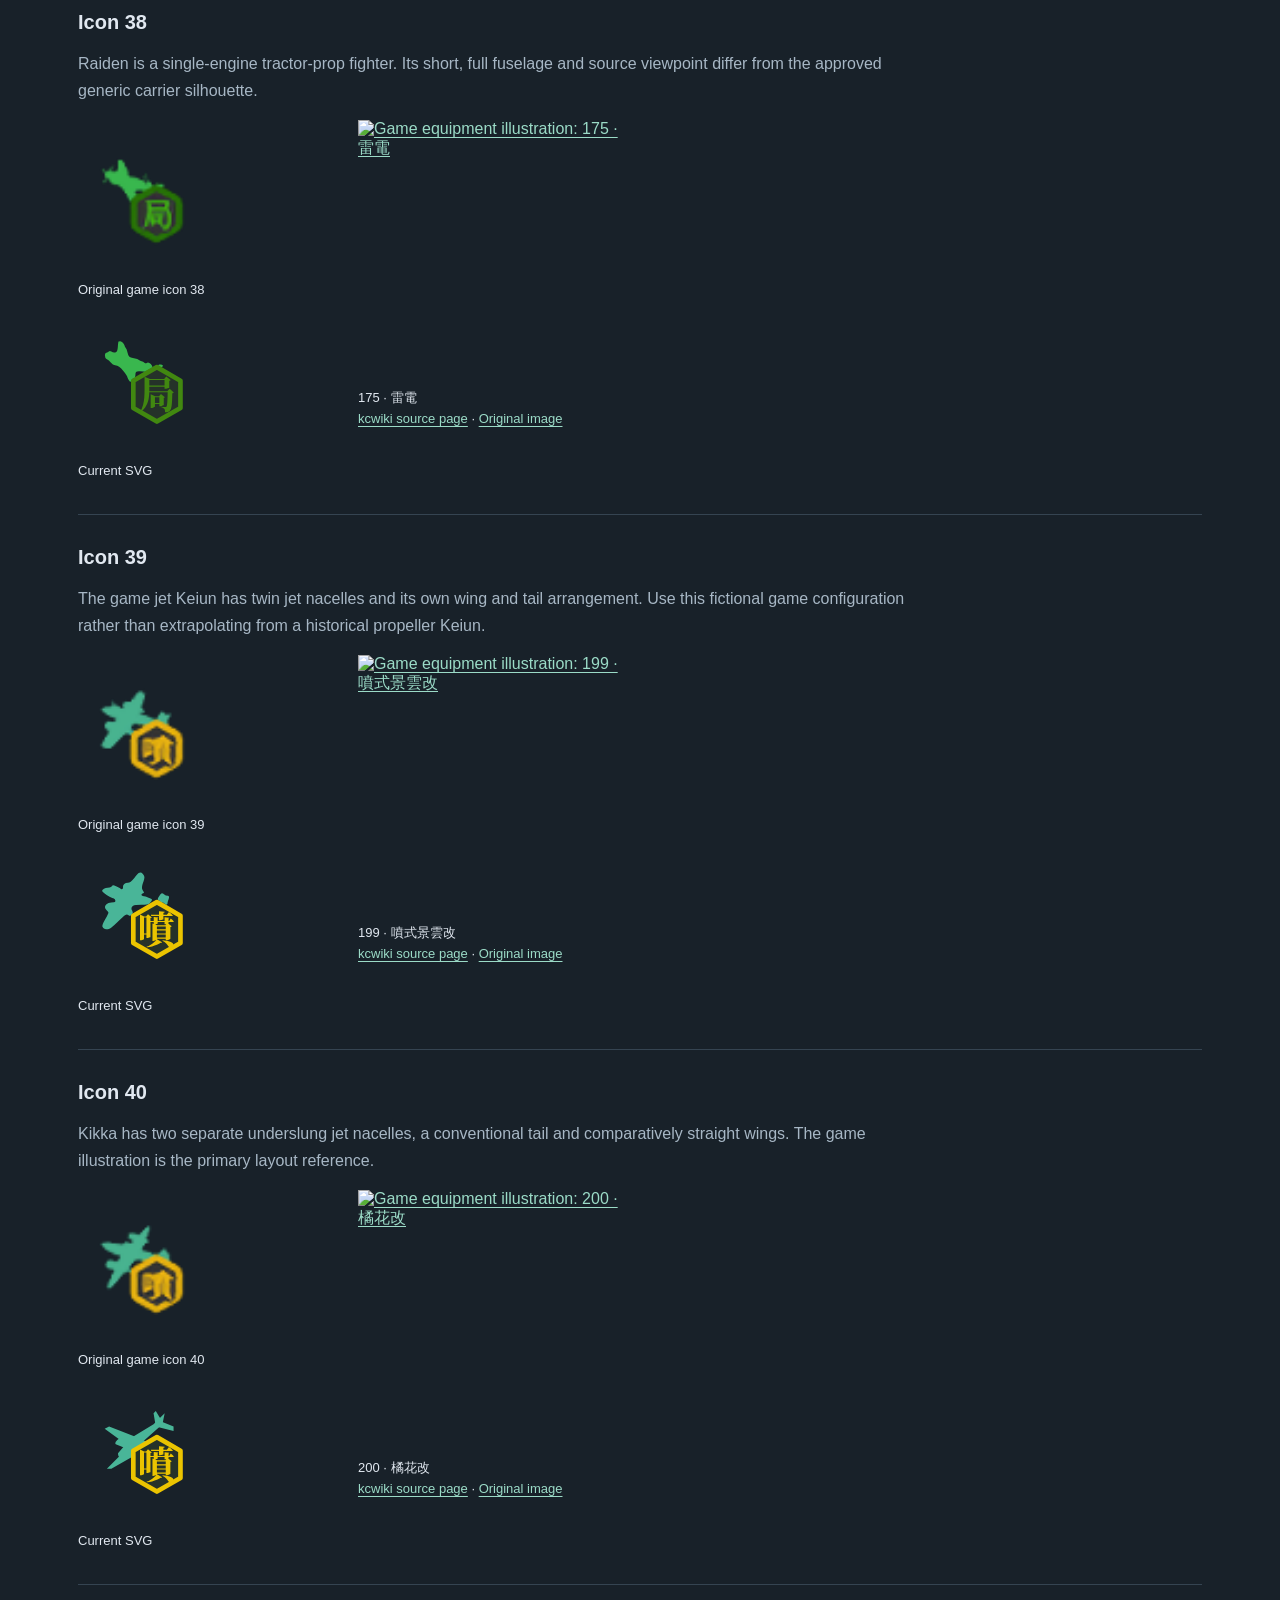
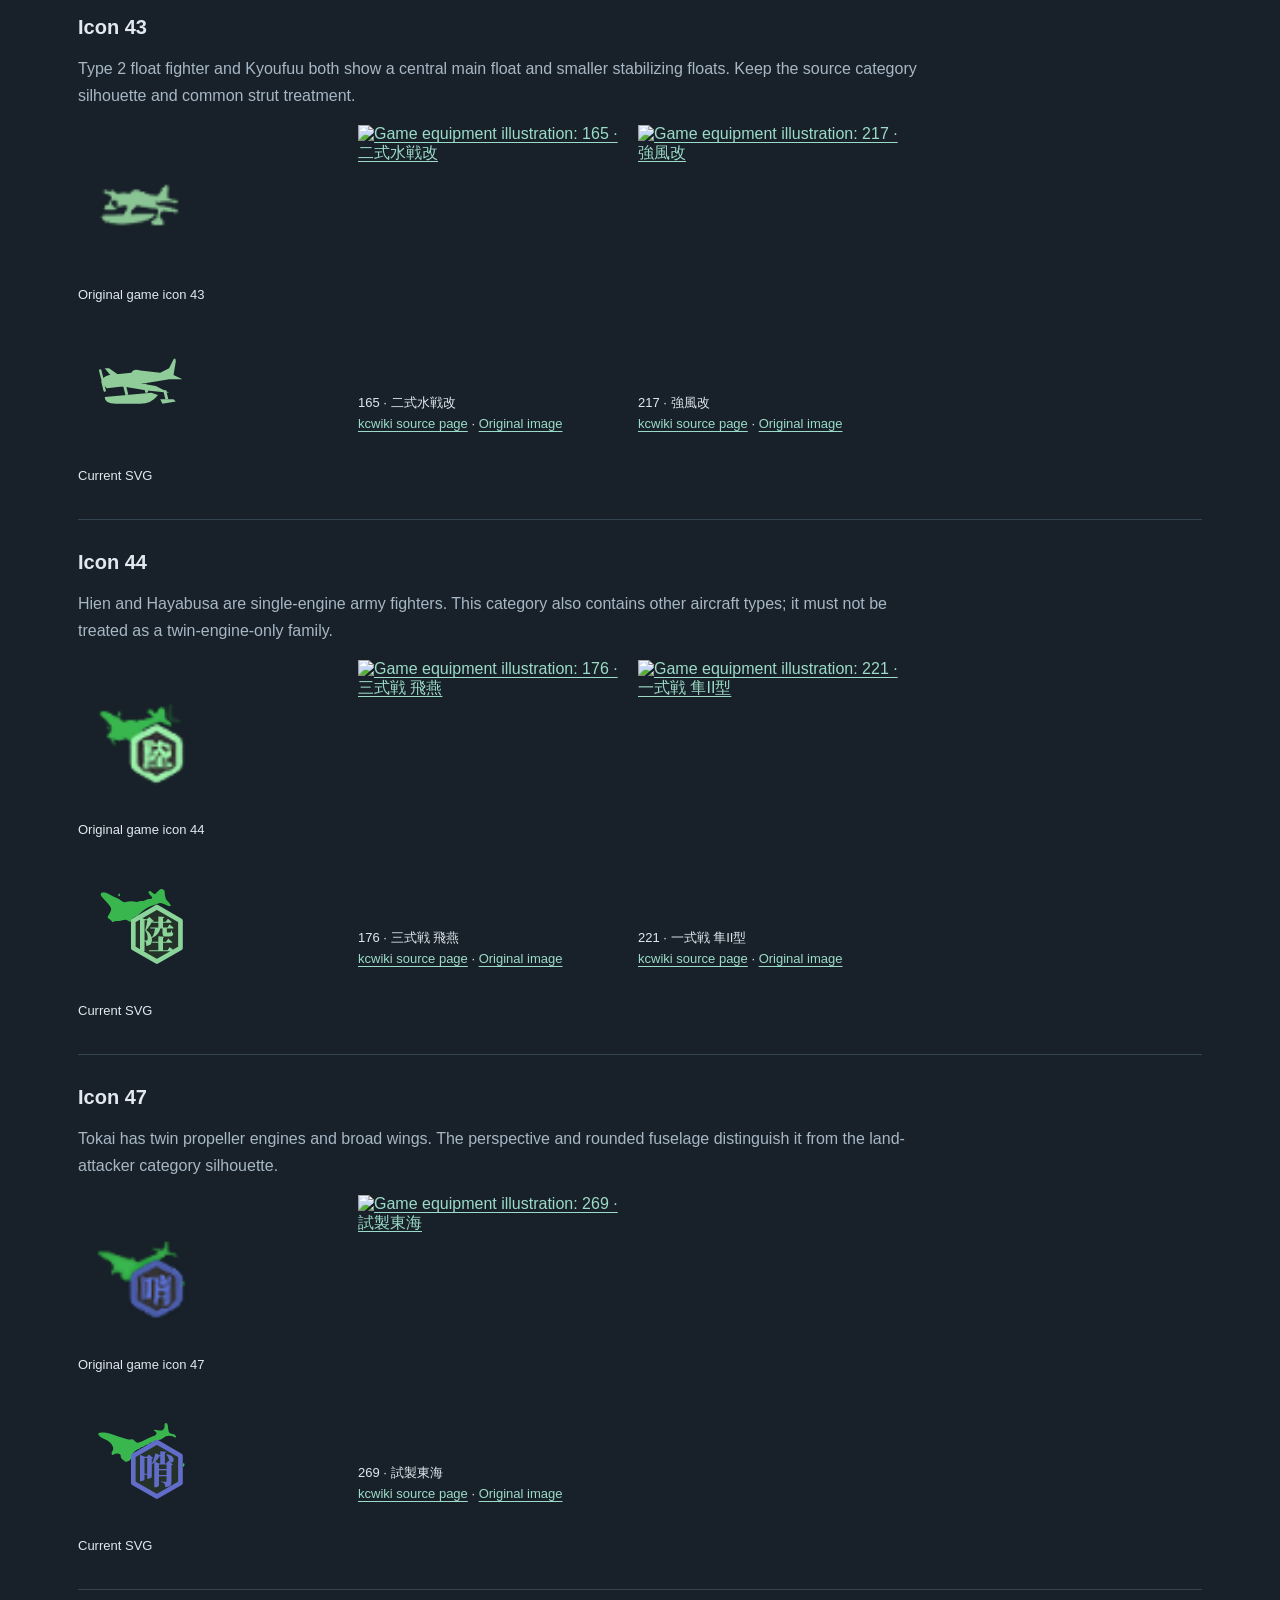
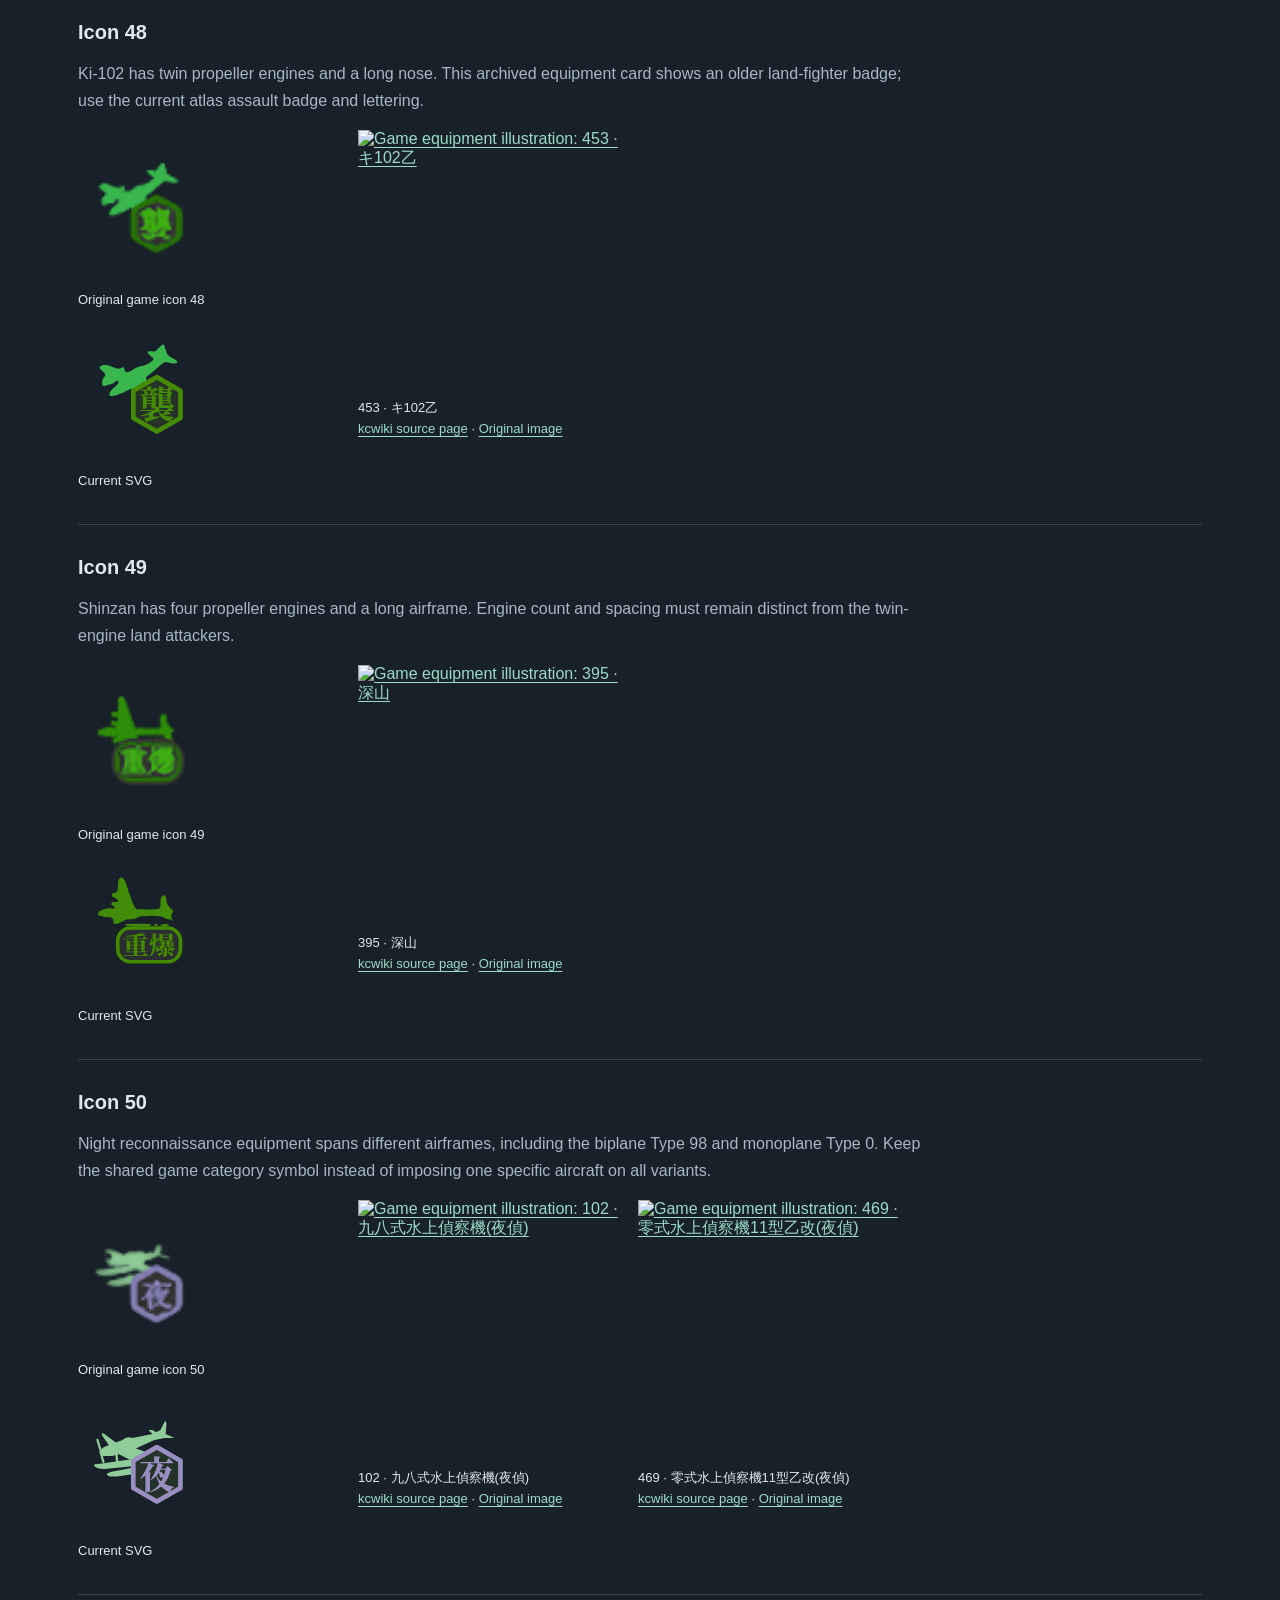
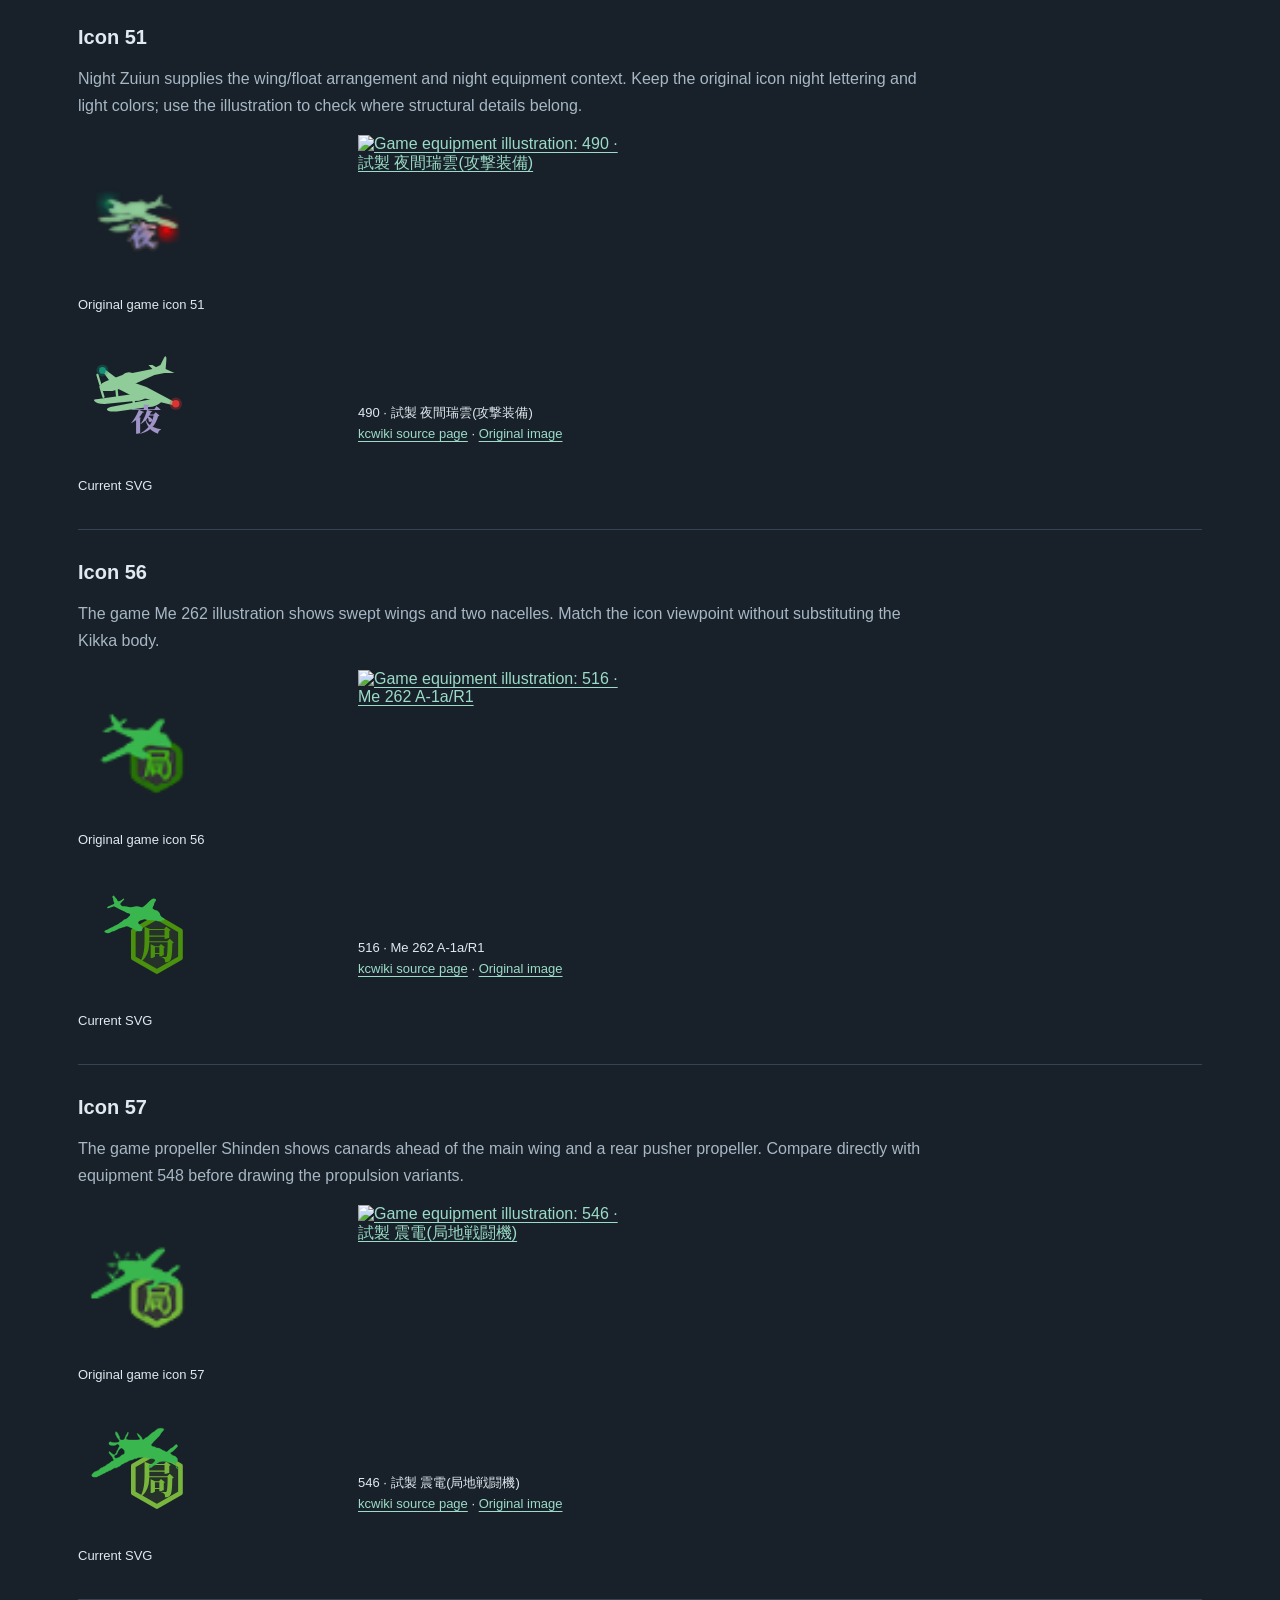
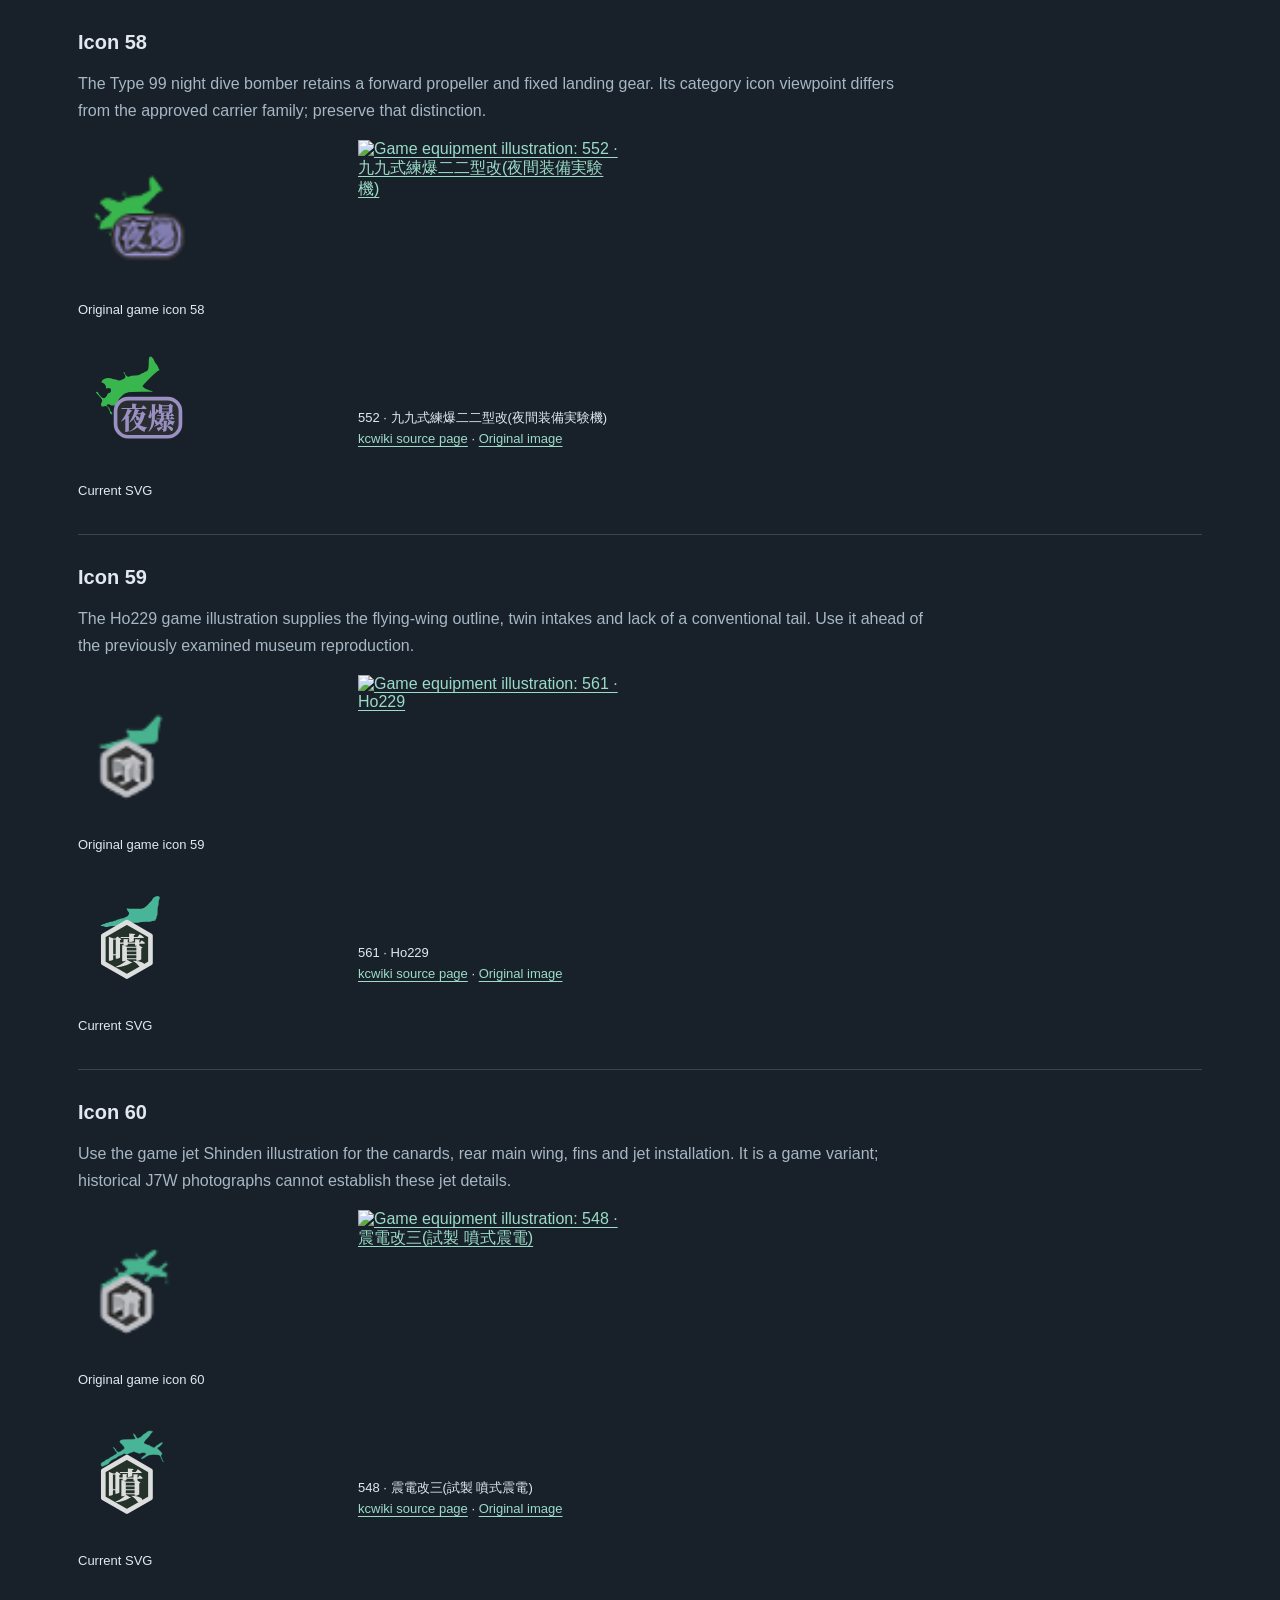
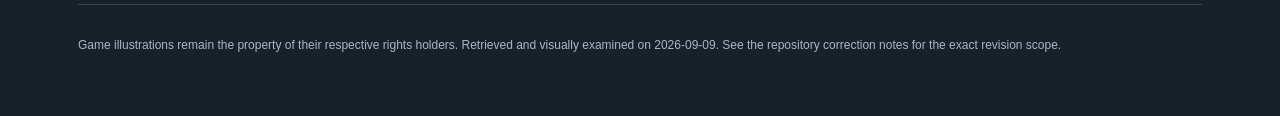
==== commit b458978c: "fix(icons): correct equipment shapes and aircraft badges" ====
--- a/aircraft-references.html
+++ b/aircraft-references.html
@@ -1,25 +1,25 @@
 <!doctype html>
 <html lang="en"><head><meta charset="utf-8"><meta name="viewport" content="width=device-width, initial-scale=1"><title>Aircraft game-art references · poi icons</title><link rel="stylesheet" href="preview.css"><style>
 .reference{border-bottom:1px solid var(--line);padding:24px 0;scroll-margin-top:16px}.reference p{max-width:850px;line-height:1.7;color:var(--muted)}.comparison{display:flex;flex-wrap:wrap;align-items:flex-start;gap:20px}.comparison figure{margin:0;width:260px;max-width:100%}.comparison img{display:block;width:260px;max-width:100%;height:auto}.comparison .symbol{width:120px;height:120px;object-fit:contain;margin:20px 0}.comparison figcaption{font-size:13px;line-height:1.6;margin:8px 0}.jump-list{display:flex;flex-wrap:wrap;gap:12px}h2{font-size:20px}
-</style></head><body><main><header><p class="eyebrow">POI / REFERENCE STUDY</p><h1>Aircraft game-art references</h1><p>26 equipment illustrations mapped to 20 aircraft icon IDs. The accepted generic carrier family (6, 7, 8, 9, 45, 46) is excluded from this study. The SVGs below are the current baseline, before a game-art-based revision.</p><p>Reference priority: current game icon for composition, color and badge; game equipment illustration for unclear structure; historical photographs only as supplementary evidence. Equipment art may show an older badge or a different viewpoint. A category can cover several aircraft designs.</p><p>Source images are kcwiki-hosted 390 × 390 equipment cards, displayed at 260 px and linked at their original resolution. “HD” is the source filename, not a claim of unlimited detail. Images load from kcwiki; source links remain available if an image cannot load.</p><p><a href="index.html">Icon preview</a> · <a href="docs/game-art-references.json">Reference mapping (JSON)</a></p><nav class="jump-list" aria-label="Aircraft icon references"><a href="#icon-10">10</a><a href="#icon-21">21</a><a href="#icon-22">22</a><a href="#icon-33">33</a><a href="#icon-37">37</a><a href="#icon-38">38</a><a href="#icon-39">39</a><a href="#icon-40">40</a><a href="#icon-43">43</a><a href="#icon-44">44</a><a href="#icon-47">47</a><a href="#icon-48">48</a><a href="#icon-49">49</a><a href="#icon-50">50</a><a href="#icon-51">51</a><a href="#icon-56">56</a><a href="#icon-57">57</a><a href="#icon-58">58</a><a href="#icon-59">59</a><a href="#icon-60">60</a></nav></header>
-<section class="reference" id="icon-10"><h2>Icon 10</h2><p>Compare the low-wing twin-float layout of Zuiun with the biplane Type 0 observation seaplane. Keep the shared category silhouette; do not add a second wing to every member.</p><div class="comparison"><figure><img class="symbol" src="original/slotitem/10.png" alt="Original game icon 10"><figcaption>Original game icon 10</figcaption><img class="symbol" src="svg/slotitem/10.svg" alt="Current SVG baseline 10"><figcaption>Current SVG baseline</figcaption></figure><figure><a href="https://uploads.kcwiki.cn/commons/e/ed/Soubi025HD.png"><img loading="lazy" width="390" height="390" src="https://uploads.kcwiki.cn/commons/e/ed/Soubi025HD.png" alt="Game equipment illustration: 25 · 零式水上偵察機"></a><figcaption>25 · 零式水上偵察機<br><a href="https://zh.kcwiki.cn/wiki/File:Soubi025HD.png">kcwiki source page</a> · <a href="https://uploads.kcwiki.cn/commons/e/ed/Soubi025HD.png">Original image</a></figcaption></figure><figure><a href="https://uploads.kcwiki.cn/commons/6/67/Soubi026HD.png"><img loading="lazy" width="390" height="390" src="https://uploads.kcwiki.cn/commons/6/67/Soubi026HD.png" alt="Game equipment illustration: 26 · 瑞雲"></a><figcaption>26 · 瑞雲<br><a href="https://zh.kcwiki.cn/wiki/File:Soubi026HD.png">kcwiki source page</a> · <a href="https://uploads.kcwiki.cn/commons/6/67/Soubi026HD.png">Original image</a></figcaption></figure><figure><a href="https://uploads.kcwiki.cn/commons/4/4f/Soubi059HD.png"><img loading="lazy" width="390" height="390" src="https://uploads.kcwiki.cn/commons/4/4f/Soubi059HD.png" alt="Game equipment illustration: 59 · 零式水上観測機"></a><figcaption>59 · 零式水上観測機<br><a href="https://zh.kcwiki.cn/wiki/File:Soubi059HD.png">kcwiki source page</a> · <a href="https://uploads.kcwiki.cn/commons/4/4f/Soubi059HD.png">Original image</a></figcaption></figure></div></section>
-<section class="reference" id="icon-21"><h2>Icon 21</h2><p>The Ka-go has a large overhead rotor, a separate forward propeller and fixed landing gear. It is an autogyro, not a generic helicopter.</p><div class="comparison"><figure><img class="symbol" src="original/slotitem/21.png" alt="Original game icon 21"><figcaption>Original game icon 21</figcaption><img class="symbol" src="svg/slotitem/21.svg" alt="Current SVG baseline 21"><figcaption>Current SVG baseline</figcaption></figure><figure><a href="https://uploads.kcwiki.cn/commons/c/cc/Soubi069HD.png"><img loading="lazy" width="390" height="390" src="https://uploads.kcwiki.cn/commons/c/cc/Soubi069HD.png" alt="Game equipment illustration: 69 · カ号観測機"></a><figcaption>69 · カ号観測機<br><a href="https://zh.kcwiki.cn/wiki/File:Soubi069HD.png">kcwiki source page</a> · <a href="https://uploads.kcwiki.cn/commons/c/cc/Soubi069HD.png">Original image</a></figcaption></figure></div></section>
-<section class="reference" id="icon-22"><h2>Icon 22</h2><p>The Type 3 liaison aircraft has a high wing, forward propeller and exposed fixed landing gear; preserve those distinguishing features.</p><div class="comparison"><figure><img class="symbol" src="original/slotitem/22.png" alt="Original game icon 22"><figcaption>Original game icon 22</figcaption><img class="symbol" src="svg/slotitem/22.svg" alt="Current SVG baseline 22"><figcaption>Current SVG baseline</figcaption></figure><figure><a href="https://uploads.kcwiki.cn/commons/7/7b/Soubi070HD.png"><img loading="lazy" width="390" height="390" src="https://uploads.kcwiki.cn/commons/7/7b/Soubi070HD.png" alt="Game equipment illustration: 70 · 三式指揮連絡機(対潜)"></a><figcaption>70 · 三式指揮連絡機(対潜)<br><a href="https://zh.kcwiki.cn/wiki/File:Soubi070HD.png">kcwiki source page</a> · <a href="https://uploads.kcwiki.cn/commons/7/7b/Soubi070HD.png">Original image</a></figcaption></figure></div></section>
-<section class="reference" id="icon-33"><h2>Icon 33</h2><p>The Type 2 flying boat has four wing-mounted propeller engines and a boat hull. Its outboard stabilizing floats differ from a twin-float seaplane.</p><div class="comparison"><figure><img class="symbol" src="original/slotitem/33.png" alt="Original game icon 33"><figcaption>Original game icon 33</figcaption><img class="symbol" src="svg/slotitem/33.svg" alt="Current SVG baseline 33"><figcaption>Current SVG baseline</figcaption></figure><figure><a href="https://uploads.kcwiki.cn/commons/4/47/Soubi138HD.png"><img loading="lazy" width="390" height="390" src="https://uploads.kcwiki.cn/commons/4/47/Soubi138HD.png" alt="Game equipment illustration: 138 · 二式大艇"></a><figcaption>138 · 二式大艇<br><a href="https://zh.kcwiki.cn/wiki/File:Soubi138HD.png">kcwiki source page</a> · <a href="https://uploads.kcwiki.cn/commons/4/47/Soubi138HD.png">Original image</a></figcaption></figure></div></section>
-<section class="reference" id="icon-37"><h2>Icon 37</h2><p>Both representative land attackers have two propeller engines. Match the source icon orientation and reconstruct the nacelles separately from the fuselage.</p><div class="comparison"><figure><img class="symbol" src="original/slotitem/37.png" alt="Original game icon 37"><figcaption>Original game icon 37</figcaption><img class="symbol" src="svg/slotitem/37.svg" alt="Current SVG baseline 37"><figcaption>Current SVG baseline</figcaption></figure><figure><a href="https://uploads.kcwiki.cn/commons/3/3a/Soubi168HD.png"><img loading="lazy" width="390" height="390" src="https://uploads.kcwiki.cn/commons/3/3a/Soubi168HD.png" alt="Game equipment illustration: 168 · 九六式陸攻"></a><figcaption>168 · 九六式陸攻<br><a href="https://zh.kcwiki.cn/wiki/File:Soubi168HD.png">kcwiki source page</a> · <a href="https://uploads.kcwiki.cn/commons/3/3a/Soubi168HD.png">Original image</a></figcaption></figure><figure><a href="https://uploads.kcwiki.cn/commons/6/61/Soubi169HD.png"><img loading="lazy" width="390" height="390" src="https://uploads.kcwiki.cn/commons/6/61/Soubi169HD.png" alt="Game equipment illustration: 169 · 一式陸攻"></a><figcaption>169 · 一式陸攻<br><a href="https://zh.kcwiki.cn/wiki/File:Soubi169HD.png">kcwiki source page</a> · <a href="https://uploads.kcwiki.cn/commons/6/61/Soubi169HD.png">Original image</a></figcaption></figure></div></section>
-<section class="reference" id="icon-38"><h2>Icon 38</h2><p>Raiden is a single-engine tractor-prop fighter. Its short, full fuselage and source viewpoint differ from the approved generic carrier silhouette.</p><div class="comparison"><figure><img class="symbol" src="original/slotitem/38.png" alt="Original game icon 38"><figcaption>Original game icon 38</figcaption><img class="symbol" src="svg/slotitem/38.svg" alt="Current SVG baseline 38"><figcaption>Current SVG baseline</figcaption></figure><figure><a href="https://uploads.kcwiki.cn/commons/1/1b/Soubi175HD.png"><img loading="lazy" width="390" height="390" src="https://uploads.kcwiki.cn/commons/1/1b/Soubi175HD.png" alt="Game equipment illustration: 175 · 雷電"></a><figcaption>175 · 雷電<br><a href="https://zh.kcwiki.cn/wiki/File:Soubi175HD.png">kcwiki source page</a> · <a href="https://uploads.kcwiki.cn/commons/1/1b/Soubi175HD.png">Original image</a></figcaption></figure></div></section>
-<section class="reference" id="icon-39"><h2>Icon 39</h2><p>The game jet Keiun has twin jet nacelles and its own wing and tail arrangement. Use this fictional game configuration rather than extrapolating from a historical propeller Keiun.</p><div class="comparison"><figure><img class="symbol" src="original/slotitem/39.png" alt="Original game icon 39"><figcaption>Original game icon 39</figcaption><img class="symbol" src="svg/slotitem/39.svg" alt="Current SVG baseline 39"><figcaption>Current SVG baseline</figcaption></figure><figure><a href="https://uploads.kcwiki.cn/commons/c/c0/Soubi199HD.png"><img loading="lazy" width="390" height="390" src="https://uploads.kcwiki.cn/commons/c/c0/Soubi199HD.png" alt="Game equipment illustration: 199 · 噴式景雲改"></a><figcaption>199 · 噴式景雲改<br><a href="https://zh.kcwiki.cn/wiki/File:Soubi199HD.png">kcwiki source page</a> · <a href="https://uploads.kcwiki.cn/commons/c/c0/Soubi199HD.png">Original image</a></figcaption></figure></div></section>
-<section class="reference" id="icon-40"><h2>Icon 40</h2><p>Kikka has two separate underslung jet nacelles, a conventional tail and comparatively straight wings. The game illustration is the primary layout reference.</p><div class="comparison"><figure><img class="symbol" src="original/slotitem/40.png" alt="Original game icon 40"><figcaption>Original game icon 40</figcaption><img class="symbol" src="svg/slotitem/40.svg" alt="Current SVG baseline 40"><figcaption>Current SVG baseline</figcaption></figure><figure><a href="https://uploads.kcwiki.cn/commons/9/9f/Soubi200HD.png"><img loading="lazy" width="390" height="390" src="https://uploads.kcwiki.cn/commons/9/9f/Soubi200HD.png" alt="Game equipment illustration: 200 · 橘花改"></a><figcaption>200 · 橘花改<br><a href="https://zh.kcwiki.cn/wiki/File:Soubi200HD.png">kcwiki source page</a> · <a href="https://uploads.kcwiki.cn/commons/9/9f/Soubi200HD.png">Original image</a></figcaption></figure></div></section>
-<section class="reference" id="icon-43"><h2>Icon 43</h2><p>Type 2 float fighter and Kyoufuu both show a central main float and smaller stabilizing floats. Keep the source category silhouette and common strut treatment.</p><div class="comparison"><figure><img class="symbol" src="original/slotitem/43.png" alt="Original game icon 43"><figcaption>Original game icon 43</figcaption><img class="symbol" src="svg/slotitem/43.svg" alt="Current SVG baseline 43"><figcaption>Current SVG baseline</figcaption></figure><figure><a href="https://uploads.kcwiki.cn/commons/d/d3/Soubi165HD.png"><img loading="lazy" width="390" height="390" src="https://uploads.kcwiki.cn/commons/d/d3/Soubi165HD.png" alt="Game equipment illustration: 165 · 二式水戦改"></a><figcaption>165 · 二式水戦改<br><a href="https://zh.kcwiki.cn/wiki/File:Soubi165HD.png">kcwiki source page</a> · <a href="https://uploads.kcwiki.cn/commons/d/d3/Soubi165HD.png">Original image</a></figcaption></figure><figure><a href="https://uploads.kcwiki.cn/commons/c/cf/Soubi217HD.png"><img loading="lazy" width="390" height="390" src="https://uploads.kcwiki.cn/commons/c/cf/Soubi217HD.png" alt="Game equipment illustration: 217 · 強風改"></a><figcaption>217 · 強風改<br><a href="https://zh.kcwiki.cn/wiki/File:Soubi217HD.png">kcwiki source page</a> · <a href="https://uploads.kcwiki.cn/commons/c/cf/Soubi217HD.png">Original image</a></figcaption></figure></div></section>
-<section class="reference" id="icon-44"><h2>Icon 44</h2><p>Hien and Hayabusa are single-engine army fighters. This category also contains other aircraft types; it must not be treated as a twin-engine-only family.</p><div class="comparison"><figure><img class="symbol" src="original/slotitem/44.png" alt="Original game icon 44"><figcaption>Original game icon 44</figcaption><img class="symbol" src="svg/slotitem/44.svg" alt="Current SVG baseline 44"><figcaption>Current SVG baseline</figcaption></figure><figure><a href="https://uploads.kcwiki.cn/commons/f/f1/Soubi176HD.png"><img loading="lazy" width="390" height="390" src="https://uploads.kcwiki.cn/commons/f/f1/Soubi176HD.png" alt="Game equipment illustration: 176 · 三式戦 飛燕"></a><figcaption>176 · 三式戦 飛燕<br><a href="https://zh.kcwiki.cn/wiki/File:Soubi176HD.png">kcwiki source page</a> · <a href="https://uploads.kcwiki.cn/commons/f/f1/Soubi176HD.png">Original image</a></figcaption></figure><figure><a href="https://uploads.kcwiki.cn/commons/a/a1/Soubi221HD.png"><img loading="lazy" width="390" height="390" src="https://uploads.kcwiki.cn/commons/a/a1/Soubi221HD.png" alt="Game equipment illustration: 221 · 一式戦 隼II型"></a><figcaption>221 · 一式戦 隼II型<br><a href="https://zh.kcwiki.cn/wiki/File:Soubi221HD.png">kcwiki source page</a> · <a href="https://uploads.kcwiki.cn/commons/a/a1/Soubi221HD.png">Original image</a></figcaption></figure></div></section>
-<section class="reference" id="icon-47"><h2>Icon 47</h2><p>Tokai has twin propeller engines and broad wings. The perspective and rounded fuselage distinguish it from the land-attacker category silhouette.</p><div class="comparison"><figure><img class="symbol" src="original/slotitem/47.png" alt="Original game icon 47"><figcaption>Original game icon 47</figcaption><img class="symbol" src="svg/slotitem/47.svg" alt="Current SVG baseline 47"><figcaption>Current SVG baseline</figcaption></figure><figure><a href="https://uploads.kcwiki.cn/commons/4/47/Soubi269HD.png"><img loading="lazy" width="390" height="390" src="https://uploads.kcwiki.cn/commons/4/47/Soubi269HD.png" alt="Game equipment illustration: 269 · 試製東海"></a><figcaption>269 · 試製東海<br><a href="https://zh.kcwiki.cn/wiki/File:Soubi269HD.png">kcwiki source page</a> · <a href="https://uploads.kcwiki.cn/commons/4/47/Soubi269HD.png">Original image</a></figcaption></figure></div></section>
-<section class="reference" id="icon-48"><h2>Icon 48</h2><p>Ki-102 has twin propeller engines and a long nose. This archived equipment card shows an older land-fighter badge; use the current atlas assault badge and lettering.</p><div class="comparison"><figure><img class="symbol" src="original/slotitem/48.png" alt="Original game icon 48"><figcaption>Original game icon 48</figcaption><img class="symbol" src="svg/slotitem/48.svg" alt="Current SVG baseline 48"><figcaption>Current SVG baseline</figcaption></figure><figure><a href="https://uploads.kcwiki.cn/commons/3/32/Soubi453HD.png"><img loading="lazy" width="390" height="390" src="https://uploads.kcwiki.cn/commons/3/32/Soubi453HD.png" alt="Game equipment illustration: 453 · キ102乙"></a><figcaption>453 · キ102乙<br><a href="https://zh.kcwiki.cn/wiki/File:Soubi453HD.png">kcwiki source page</a> · <a href="https://uploads.kcwiki.cn/commons/3/32/Soubi453HD.png">Original image</a></figcaption></figure></div></section>
-<section class="reference" id="icon-49"><h2>Icon 49</h2><p>Shinzan has four propeller engines and a long airframe. Engine count and spacing must remain distinct from the twin-engine land attackers.</p><div class="comparison"><figure><img class="symbol" src="original/slotitem/49.png" alt="Original game icon 49"><figcaption>Original game icon 49</figcaption><img class="symbol" src="svg/slotitem/49.svg" alt="Current SVG baseline 49"><figcaption>Current SVG baseline</figcaption></figure><figure><a href="https://uploads.kcwiki.cn/commons/9/90/Soubi395HD.png"><img loading="lazy" width="390" height="390" src="https://uploads.kcwiki.cn/commons/9/90/Soubi395HD.png" alt="Game equipment illustration: 395 · 深山"></a><figcaption>395 · 深山<br><a href="https://zh.kcwiki.cn/wiki/File:Soubi395HD.png">kcwiki source page</a> · <a href="https://uploads.kcwiki.cn/commons/9/90/Soubi395HD.png">Original image</a></figcaption></figure></div></section>
-<section class="reference" id="icon-50"><h2>Icon 50</h2><p>Night reconnaissance equipment spans different airframes, including the biplane Type 98 and monoplane Type 0. Keep the shared game category symbol instead of imposing one specific aircraft on all variants.</p><div class="comparison"><figure><img class="symbol" src="original/slotitem/50.png" alt="Original game icon 50"><figcaption>Original game icon 50</figcaption><img class="symbol" src="svg/slotitem/50.svg" alt="Current SVG baseline 50"><figcaption>Current SVG baseline</figcaption></figure><figure><a href="https://uploads.kcwiki.cn/commons/d/da/Soubi102HD.png"><img loading="lazy" width="390" height="390" src="https://uploads.kcwiki.cn/commons/d/da/Soubi102HD.png" alt="Game equipment illustration: 102 · 九八式水上偵察機(夜偵)"></a><figcaption>102 · 九八式水上偵察機(夜偵)<br><a href="https://zh.kcwiki.cn/wiki/File:Soubi102HD.png">kcwiki source page</a> · <a href="https://uploads.kcwiki.cn/commons/d/da/Soubi102HD.png">Original image</a></figcaption></figure><figure><a href="https://uploads.kcwiki.cn/commons/1/12/Soubi469HD.png"><img loading="lazy" width="390" height="390" src="https://uploads.kcwiki.cn/commons/1/12/Soubi469HD.png" alt="Game equipment illustration: 469 · 零式水上偵察機11型乙改(夜偵)"></a><figcaption>469 · 零式水上偵察機11型乙改(夜偵)<br><a href="https://zh.kcwiki.cn/wiki/File:Soubi469HD.png">kcwiki source page</a> · <a href="https://uploads.kcwiki.cn/commons/1/12/Soubi469HD.png">Original image</a></figcaption></figure></div></section>
-<section class="reference" id="icon-51"><h2>Icon 51</h2><p>Night Zuiun supplies the wing/float arrangement and night equipment context. Keep the original icon night lettering and light colors; use the illustration to check where structural details belong.</p><div class="comparison"><figure><img class="symbol" src="original/slotitem/51.png" alt="Original game icon 51"><figcaption>Original game icon 51</figcaption><img class="symbol" src="svg/slotitem/51.svg" alt="Current SVG baseline 51"><figcaption>Current SVG baseline</figcaption></figure><figure><a href="https://uploads.kcwiki.cn/commons/9/92/Soubi490HD.png"><img loading="lazy" width="390" height="390" src="https://uploads.kcwiki.cn/commons/9/92/Soubi490HD.png" alt="Game equipment illustration: 490 · 試製 夜間瑞雲(攻撃装備)"></a><figcaption>490 · 試製 夜間瑞雲(攻撃装備)<br><a href="https://zh.kcwiki.cn/wiki/File:Soubi490HD.png">kcwiki source page</a> · <a href="https://uploads.kcwiki.cn/commons/9/92/Soubi490HD.png">Original image</a></figcaption></figure></div></section>
-<section class="reference" id="icon-56"><h2>Icon 56</h2><p>The game Me 262 illustration shows swept wings and two nacelles. Match the icon viewpoint without substituting the Kikka body.</p><div class="comparison"><figure><img class="symbol" src="original/slotitem/56.png" alt="Original game icon 56"><figcaption>Original game icon 56</figcaption><img class="symbol" src="svg/slotitem/56.svg" alt="Current SVG baseline 56"><figcaption>Current SVG baseline</figcaption></figure><figure><a href="https://uploads.kcwiki.cn/commons/0/0f/Soubi516HD.png"><img loading="lazy" width="390" height="390" src="https://uploads.kcwiki.cn/commons/0/0f/Soubi516HD.png" alt="Game equipment illustration: 516 · Me 262 A-1a/R1"></a><figcaption>516 · Me 262 A-1a/R1<br><a href="https://zh.kcwiki.cn/wiki/File:Soubi516HD.png">kcwiki source page</a> · <a href="https://uploads.kcwiki.cn/commons/0/0f/Soubi516HD.png">Original image</a></figcaption></figure></div></section>
-<section class="reference" id="icon-57"><h2>Icon 57</h2><p>The game propeller Shinden shows canards ahead of the main wing and a rear pusher propeller. Compare directly with equipment 548 before drawing the propulsion variants.</p><div class="comparison"><figure><img class="symbol" src="original/slotitem/57.png" alt="Original game icon 57"><figcaption>Original game icon 57</figcaption><img class="symbol" src="svg/slotitem/57.svg" alt="Current SVG baseline 57"><figcaption>Current SVG baseline</figcaption></figure><figure><a href="https://uploads.kcwiki.cn/commons/d/de/Soubi546HD.png"><img loading="lazy" width="390" height="390" src="https://uploads.kcwiki.cn/commons/d/de/Soubi546HD.png" alt="Game equipment illustration: 546 · 試製 震電(局地戦闘機)"></a><figcaption>546 · 試製 震電(局地戦闘機)<br><a href="https://zh.kcwiki.cn/wiki/File:Soubi546HD.png">kcwiki source page</a> · <a href="https://uploads.kcwiki.cn/commons/d/de/Soubi546HD.png">Original image</a></figcaption></figure></div></section>
-<section class="reference" id="icon-58"><h2>Icon 58</h2><p>The Type 99 night dive bomber retains a forward propeller and fixed landing gear. Its category icon viewpoint differs from the approved carrier family; preserve that distinction.</p><div class="comparison"><figure><img class="symbol" src="original/slotitem/58.png" alt="Original game icon 58"><figcaption>Original game icon 58</figcaption><img class="symbol" src="svg/slotitem/58.svg" alt="Current SVG baseline 58"><figcaption>Current SVG baseline</figcaption></figure><figure><a href="https://uploads.kcwiki.cn/commons/2/28/Soubi552HD.png"><img loading="lazy" width="390" height="390" src="https://uploads.kcwiki.cn/commons/2/28/Soubi552HD.png" alt="Game equipment illustration: 552 · 九九式練爆二二型改(夜間装備実験機)"></a><figcaption>552 · 九九式練爆二二型改(夜間装備実験機)<br><a href="https://zh.kcwiki.cn/wiki/File:Soubi552HD.png">kcwiki source page</a> · <a href="https://uploads.kcwiki.cn/commons/2/28/Soubi552HD.png">Original image</a></figcaption></figure></div></section>
-<section class="reference" id="icon-59"><h2>Icon 59</h2><p>The Ho229 game illustration supplies the flying-wing outline, twin intakes and lack of a conventional tail. Use it ahead of the previously examined museum reproduction.</p><div class="comparison"><figure><img class="symbol" src="original/slotitem/59.png" alt="Original game icon 59"><figcaption>Original game icon 59</figcaption><img class="symbol" src="svg/slotitem/59.svg" alt="Current SVG baseline 59"><figcaption>Current SVG baseline</figcaption></figure><figure><a href="https://uploads.kcwiki.cn/commons/8/8a/Soubi561HD.png"><img loading="lazy" width="390" height="390" src="https://uploads.kcwiki.cn/commons/8/8a/Soubi561HD.png" alt="Game equipment illustration: 561 · Ho229"></a><figcaption>561 · Ho229<br><a href="https://zh.kcwiki.cn/wiki/File:Soubi561HD.png">kcwiki source page</a> · <a href="https://uploads.kcwiki.cn/commons/8/8a/Soubi561HD.png">Original image</a></figcaption></figure></div></section>
-<section class="reference" id="icon-60"><h2>Icon 60</h2><p>Use the game jet Shinden illustration for the canards, rear main wing, fins and jet installation. It is a game variant; historical J7W photographs cannot establish these jet details.</p><div class="comparison"><figure><img class="symbol" src="original/slotitem/60.png" alt="Original game icon 60"><figcaption>Original game icon 60</figcaption><img class="symbol" src="svg/slotitem/60.svg" alt="Current SVG baseline 60"><figcaption>Current SVG baseline</figcaption></figure><figure><a href="https://uploads.kcwiki.cn/commons/0/02/Soubi548HD.png"><img loading="lazy" width="390" height="390" src="https://uploads.kcwiki.cn/commons/0/02/Soubi548HD.png" alt="Game equipment illustration: 548 · 震電改三(試製 噴式震電)"></a><figcaption>548 · 震電改三(試製 噴式震電)<br><a href="https://zh.kcwiki.cn/wiki/File:Soubi548HD.png">kcwiki source page</a> · <a href="https://uploads.kcwiki.cn/commons/0/02/Soubi548HD.png">Original image</a></figcaption></figure></div></section>
-<footer>Game illustrations remain the property of their respective rights holders. Retrieved and visually examined on 2026-09-09. This page records references; it does not mark the corresponding SVGs as revised.</footer></main></body></html>
+</style></head><body><main><header><p class="eyebrow">POI / REFERENCE STUDY</p><h1>Aircraft game-art references</h1><p>26 equipment illustrations mapped to 20 aircraft icon IDs. The accepted generic carrier family (6, 7, 8, 9, 45, 46) is excluded from this study. The SVGs below show the current assets. Icons 56–60 have now been revised against this game artwork; the other entries retain their earlier silhouettes.</p><p>Reference priority: current game icon for composition, color and badge; game equipment illustration for unclear structure; historical photographs only as supplementary evidence. Equipment art may show an older badge or a different viewpoint. A category can cover several aircraft designs.</p><p>Source images are kcwiki-hosted 390 × 390 equipment cards, displayed at 260 px and linked at their original resolution. “HD” is the source filename, not a claim of unlimited detail. Images load from kcwiki; source links remain available if an image cannot load.</p><p><a href="index.html">Icon preview</a> · <a href="docs/game-art-references.json">Reference mapping (JSON)</a></p><nav class="jump-list" aria-label="Aircraft icon references"><a href="#icon-10">10</a><a href="#icon-21">21</a><a href="#icon-22">22</a><a href="#icon-33">33</a><a href="#icon-37">37</a><a href="#icon-38">38</a><a href="#icon-39">39</a><a href="#icon-40">40</a><a href="#icon-43">43</a><a href="#icon-44">44</a><a href="#icon-47">47</a><a href="#icon-48">48</a><a href="#icon-49">49</a><a href="#icon-50">50</a><a href="#icon-51">51</a><a href="#icon-56">56</a><a href="#icon-57">57</a><a href="#icon-58">58</a><a href="#icon-59">59</a><a href="#icon-60">60</a></nav></header>
+<section class="reference" id="icon-10"><h2>Icon 10</h2><p>Compare the low-wing twin-float layout of Zuiun with the biplane Type 0 observation seaplane. Keep the shared category silhouette; do not add a second wing to every member.</p><div class="comparison"><figure><img class="symbol" src="original/slotitem/10.png" alt="Original game icon 10"><figcaption>Original game icon 10</figcaption><img class="symbol" src="svg/slotitem/10.svg" alt="Current SVG 10"><figcaption>Current SVG</figcaption></figure><figure><a href="https://uploads.kcwiki.cn/commons/e/ed/Soubi025HD.png"><img loading="lazy" width="390" height="390" src="https://uploads.kcwiki.cn/commons/e/ed/Soubi025HD.png" alt="Game equipment illustration: 25 · 零式水上偵察機"></a><figcaption>25 · 零式水上偵察機<br><a href="https://zh.kcwiki.cn/wiki/File:Soubi025HD.png">kcwiki source page</a> · <a href="https://uploads.kcwiki.cn/commons/e/ed/Soubi025HD.png">Original image</a></figcaption></figure><figure><a href="https://uploads.kcwiki.cn/commons/6/67/Soubi026HD.png"><img loading="lazy" width="390" height="390" src="https://uploads.kcwiki.cn/commons/6/67/Soubi026HD.png" alt="Game equipment illustration: 26 · 瑞雲"></a><figcaption>26 · 瑞雲<br><a href="https://zh.kcwiki.cn/wiki/File:Soubi026HD.png">kcwiki source page</a> · <a href="https://uploads.kcwiki.cn/commons/6/67/Soubi026HD.png">Original image</a></figcaption></figure><figure><a href="https://uploads.kcwiki.cn/commons/4/4f/Soubi059HD.png"><img loading="lazy" width="390" height="390" src="https://uploads.kcwiki.cn/commons/4/4f/Soubi059HD.png" alt="Game equipment illustration: 59 · 零式水上観測機"></a><figcaption>59 · 零式水上観測機<br><a href="https://zh.kcwiki.cn/wiki/File:Soubi059HD.png">kcwiki source page</a> · <a href="https://uploads.kcwiki.cn/commons/4/4f/Soubi059HD.png">Original image</a></figcaption></figure></div></section>
+<section class="reference" id="icon-21"><h2>Icon 21</h2><p>The Ka-go has a large overhead rotor, a separate forward propeller and fixed landing gear. It is an autogyro, not a generic helicopter.</p><div class="comparison"><figure><img class="symbol" src="original/slotitem/21.png" alt="Original game icon 21"><figcaption>Original game icon 21</figcaption><img class="symbol" src="svg/slotitem/21.svg" alt="Current SVG 21"><figcaption>Current SVG</figcaption></figure><figure><a href="https://uploads.kcwiki.cn/commons/c/cc/Soubi069HD.png"><img loading="lazy" width="390" height="390" src="https://uploads.kcwiki.cn/commons/c/cc/Soubi069HD.png" alt="Game equipment illustration: 69 · カ号観測機"></a><figcaption>69 · カ号観測機<br><a href="https://zh.kcwiki.cn/wiki/File:Soubi069HD.png">kcwiki source page</a> · <a href="https://uploads.kcwiki.cn/commons/c/cc/Soubi069HD.png">Original image</a></figcaption></figure></div></section>
+<section class="reference" id="icon-22"><h2>Icon 22</h2><p>The Type 3 liaison aircraft has a high wing, forward propeller and exposed fixed landing gear; preserve those distinguishing features.</p><div class="comparison"><figure><img class="symbol" src="original/slotitem/22.png" alt="Original game icon 22"><figcaption>Original game icon 22</figcaption><img class="symbol" src="svg/slotitem/22.svg" alt="Current SVG 22"><figcaption>Current SVG</figcaption></figure><figure><a href="https://uploads.kcwiki.cn/commons/7/7b/Soubi070HD.png"><img loading="lazy" width="390" height="390" src="https://uploads.kcwiki.cn/commons/7/7b/Soubi070HD.png" alt="Game equipment illustration: 70 · 三式指揮連絡機(対潜)"></a><figcaption>70 · 三式指揮連絡機(対潜)<br><a href="https://zh.kcwiki.cn/wiki/File:Soubi070HD.png">kcwiki source page</a> · <a href="https://uploads.kcwiki.cn/commons/7/7b/Soubi070HD.png">Original image</a></figcaption></figure></div></section>
+<section class="reference" id="icon-33"><h2>Icon 33</h2><p>The Type 2 flying boat has four wing-mounted propeller engines and a boat hull. Its outboard stabilizing floats differ from a twin-float seaplane.</p><div class="comparison"><figure><img class="symbol" src="original/slotitem/33.png" alt="Original game icon 33"><figcaption>Original game icon 33</figcaption><img class="symbol" src="svg/slotitem/33.svg" alt="Current SVG 33"><figcaption>Current SVG</figcaption></figure><figure><a href="https://uploads.kcwiki.cn/commons/4/47/Soubi138HD.png"><img loading="lazy" width="390" height="390" src="https://uploads.kcwiki.cn/commons/4/47/Soubi138HD.png" alt="Game equipment illustration: 138 · 二式大艇"></a><figcaption>138 · 二式大艇<br><a href="https://zh.kcwiki.cn/wiki/File:Soubi138HD.png">kcwiki source page</a> · <a href="https://uploads.kcwiki.cn/commons/4/47/Soubi138HD.png">Original image</a></figcaption></figure></div></section>
+<section class="reference" id="icon-37"><h2>Icon 37</h2><p>Both representative land attackers have two propeller engines. Match the source icon orientation and reconstruct the nacelles separately from the fuselage.</p><div class="comparison"><figure><img class="symbol" src="original/slotitem/37.png" alt="Original game icon 37"><figcaption>Original game icon 37</figcaption><img class="symbol" src="svg/slotitem/37.svg" alt="Current SVG 37"><figcaption>Current SVG</figcaption></figure><figure><a href="https://uploads.kcwiki.cn/commons/3/3a/Soubi168HD.png"><img loading="lazy" width="390" height="390" src="https://uploads.kcwiki.cn/commons/3/3a/Soubi168HD.png" alt="Game equipment illustration: 168 · 九六式陸攻"></a><figcaption>168 · 九六式陸攻<br><a href="https://zh.kcwiki.cn/wiki/File:Soubi168HD.png">kcwiki source page</a> · <a href="https://uploads.kcwiki.cn/commons/3/3a/Soubi168HD.png">Original image</a></figcaption></figure><figure><a href="https://uploads.kcwiki.cn/commons/6/61/Soubi169HD.png"><img loading="lazy" width="390" height="390" src="https://uploads.kcwiki.cn/commons/6/61/Soubi169HD.png" alt="Game equipment illustration: 169 · 一式陸攻"></a><figcaption>169 · 一式陸攻<br><a href="https://zh.kcwiki.cn/wiki/File:Soubi169HD.png">kcwiki source page</a> · <a href="https://uploads.kcwiki.cn/commons/6/61/Soubi169HD.png">Original image</a></figcaption></figure></div></section>
+<section class="reference" id="icon-38"><h2>Icon 38</h2><p>Raiden is a single-engine tractor-prop fighter. Its short, full fuselage and source viewpoint differ from the approved generic carrier silhouette.</p><div class="comparison"><figure><img class="symbol" src="original/slotitem/38.png" alt="Original game icon 38"><figcaption>Original game icon 38</figcaption><img class="symbol" src="svg/slotitem/38.svg" alt="Current SVG 38"><figcaption>Current SVG</figcaption></figure><figure><a href="https://uploads.kcwiki.cn/commons/1/1b/Soubi175HD.png"><img loading="lazy" width="390" height="390" src="https://uploads.kcwiki.cn/commons/1/1b/Soubi175HD.png" alt="Game equipment illustration: 175 · 雷電"></a><figcaption>175 · 雷電<br><a href="https://zh.kcwiki.cn/wiki/File:Soubi175HD.png">kcwiki source page</a> · <a href="https://uploads.kcwiki.cn/commons/1/1b/Soubi175HD.png">Original image</a></figcaption></figure></div></section>
+<section class="reference" id="icon-39"><h2>Icon 39</h2><p>The game jet Keiun has twin jet nacelles and its own wing and tail arrangement. Use this fictional game configuration rather than extrapolating from a historical propeller Keiun.</p><div class="comparison"><figure><img class="symbol" src="original/slotitem/39.png" alt="Original game icon 39"><figcaption>Original game icon 39</figcaption><img class="symbol" src="svg/slotitem/39.svg" alt="Current SVG 39"><figcaption>Current SVG</figcaption></figure><figure><a href="https://uploads.kcwiki.cn/commons/c/c0/Soubi199HD.png"><img loading="lazy" width="390" height="390" src="https://uploads.kcwiki.cn/commons/c/c0/Soubi199HD.png" alt="Game equipment illustration: 199 · 噴式景雲改"></a><figcaption>199 · 噴式景雲改<br><a href="https://zh.kcwiki.cn/wiki/File:Soubi199HD.png">kcwiki source page</a> · <a href="https://uploads.kcwiki.cn/commons/c/c0/Soubi199HD.png">Original image</a></figcaption></figure></div></section>
+<section class="reference" id="icon-40"><h2>Icon 40</h2><p>Kikka has two separate underslung jet nacelles, a conventional tail and comparatively straight wings. The game illustration is the primary layout reference.</p><div class="comparison"><figure><img class="symbol" src="original/slotitem/40.png" alt="Original game icon 40"><figcaption>Original game icon 40</figcaption><img class="symbol" src="svg/slotitem/40.svg" alt="Current SVG 40"><figcaption>Current SVG</figcaption></figure><figure><a href="https://uploads.kcwiki.cn/commons/9/9f/Soubi200HD.png"><img loading="lazy" width="390" height="390" src="https://uploads.kcwiki.cn/commons/9/9f/Soubi200HD.png" alt="Game equipment illustration: 200 · 橘花改"></a><figcaption>200 · 橘花改<br><a href="https://zh.kcwiki.cn/wiki/File:Soubi200HD.png">kcwiki source page</a> · <a href="https://uploads.kcwiki.cn/commons/9/9f/Soubi200HD.png">Original image</a></figcaption></figure></div></section>
+<section class="reference" id="icon-43"><h2>Icon 43</h2><p>Type 2 float fighter and Kyoufuu both show a central main float and smaller stabilizing floats. Keep the source category silhouette and common strut treatment.</p><div class="comparison"><figure><img class="symbol" src="original/slotitem/43.png" alt="Original game icon 43"><figcaption>Original game icon 43</figcaption><img class="symbol" src="svg/slotitem/43.svg" alt="Current SVG 43"><figcaption>Current SVG</figcaption></figure><figure><a href="https://uploads.kcwiki.cn/commons/d/d3/Soubi165HD.png"><img loading="lazy" width="390" height="390" src="https://uploads.kcwiki.cn/commons/d/d3/Soubi165HD.png" alt="Game equipment illustration: 165 · 二式水戦改"></a><figcaption>165 · 二式水戦改<br><a href="https://zh.kcwiki.cn/wiki/File:Soubi165HD.png">kcwiki source page</a> · <a href="https://uploads.kcwiki.cn/commons/d/d3/Soubi165HD.png">Original image</a></figcaption></figure><figure><a href="https://uploads.kcwiki.cn/commons/c/cf/Soubi217HD.png"><img loading="lazy" width="390" height="390" src="https://uploads.kcwiki.cn/commons/c/cf/Soubi217HD.png" alt="Game equipment illustration: 217 · 強風改"></a><figcaption>217 · 強風改<br><a href="https://zh.kcwiki.cn/wiki/File:Soubi217HD.png">kcwiki source page</a> · <a href="https://uploads.kcwiki.cn/commons/c/cf/Soubi217HD.png">Original image</a></figcaption></figure></div></section>
+<section class="reference" id="icon-44"><h2>Icon 44</h2><p>Hien and Hayabusa are single-engine army fighters. This category also contains other aircraft types; it must not be treated as a twin-engine-only family.</p><div class="comparison"><figure><img class="symbol" src="original/slotitem/44.png" alt="Original game icon 44"><figcaption>Original game icon 44</figcaption><img class="symbol" src="svg/slotitem/44.svg" alt="Current SVG 44"><figcaption>Current SVG</figcaption></figure><figure><a href="https://uploads.kcwiki.cn/commons/f/f1/Soubi176HD.png"><img loading="lazy" width="390" height="390" src="https://uploads.kcwiki.cn/commons/f/f1/Soubi176HD.png" alt="Game equipment illustration: 176 · 三式戦 飛燕"></a><figcaption>176 · 三式戦 飛燕<br><a href="https://zh.kcwiki.cn/wiki/File:Soubi176HD.png">kcwiki source page</a> · <a href="https://uploads.kcwiki.cn/commons/f/f1/Soubi176HD.png">Original image</a></figcaption></figure><figure><a href="https://uploads.kcwiki.cn/commons/a/a1/Soubi221HD.png"><img loading="lazy" width="390" height="390" src="https://uploads.kcwiki.cn/commons/a/a1/Soubi221HD.png" alt="Game equipment illustration: 221 · 一式戦 隼II型"></a><figcaption>221 · 一式戦 隼II型<br><a href="https://zh.kcwiki.cn/wiki/File:Soubi221HD.png">kcwiki source page</a> · <a href="https://uploads.kcwiki.cn/commons/a/a1/Soubi221HD.png">Original image</a></figcaption></figure></div></section>
+<section class="reference" id="icon-47"><h2>Icon 47</h2><p>Tokai has twin propeller engines and broad wings. The perspective and rounded fuselage distinguish it from the land-attacker category silhouette.</p><div class="comparison"><figure><img class="symbol" src="original/slotitem/47.png" alt="Original game icon 47"><figcaption>Original game icon 47</figcaption><img class="symbol" src="svg/slotitem/47.svg" alt="Current SVG 47"><figcaption>Current SVG</figcaption></figure><figure><a href="https://uploads.kcwiki.cn/commons/4/47/Soubi269HD.png"><img loading="lazy" width="390" height="390" src="https://uploads.kcwiki.cn/commons/4/47/Soubi269HD.png" alt="Game equipment illustration: 269 · 試製東海"></a><figcaption>269 · 試製東海<br><a href="https://zh.kcwiki.cn/wiki/File:Soubi269HD.png">kcwiki source page</a> · <a href="https://uploads.kcwiki.cn/commons/4/47/Soubi269HD.png">Original image</a></figcaption></figure></div></section>
+<section class="reference" id="icon-48"><h2>Icon 48</h2><p>Ki-102 has twin propeller engines and a long nose. This archived equipment card shows an older land-fighter badge; use the current atlas assault badge and lettering.</p><div class="comparison"><figure><img class="symbol" src="original/slotitem/48.png" alt="Original game icon 48"><figcaption>Original game icon 48</figcaption><img class="symbol" src="svg/slotitem/48.svg" alt="Current SVG 48"><figcaption>Current SVG</figcaption></figure><figure><a href="https://uploads.kcwiki.cn/commons/3/32/Soubi453HD.png"><img loading="lazy" width="390" height="390" src="https://uploads.kcwiki.cn/commons/3/32/Soubi453HD.png" alt="Game equipment illustration: 453 · キ102乙"></a><figcaption>453 · キ102乙<br><a href="https://zh.kcwiki.cn/wiki/File:Soubi453HD.png">kcwiki source page</a> · <a href="https://uploads.kcwiki.cn/commons/3/32/Soubi453HD.png">Original image</a></figcaption></figure></div></section>
+<section class="reference" id="icon-49"><h2>Icon 49</h2><p>Shinzan has four propeller engines and a long airframe. Engine count and spacing must remain distinct from the twin-engine land attackers.</p><div class="comparison"><figure><img class="symbol" src="original/slotitem/49.png" alt="Original game icon 49"><figcaption>Original game icon 49</figcaption><img class="symbol" src="svg/slotitem/49.svg" alt="Current SVG 49"><figcaption>Current SVG</figcaption></figure><figure><a href="https://uploads.kcwiki.cn/commons/9/90/Soubi395HD.png"><img loading="lazy" width="390" height="390" src="https://uploads.kcwiki.cn/commons/9/90/Soubi395HD.png" alt="Game equipment illustration: 395 · 深山"></a><figcaption>395 · 深山<br><a href="https://zh.kcwiki.cn/wiki/File:Soubi395HD.png">kcwiki source page</a> · <a href="https://uploads.kcwiki.cn/commons/9/90/Soubi395HD.png">Original image</a></figcaption></figure></div></section>
+<section class="reference" id="icon-50"><h2>Icon 50</h2><p>Night reconnaissance equipment spans different airframes, including the biplane Type 98 and monoplane Type 0. Keep the shared game category symbol instead of imposing one specific aircraft on all variants.</p><div class="comparison"><figure><img class="symbol" src="original/slotitem/50.png" alt="Original game icon 50"><figcaption>Original game icon 50</figcaption><img class="symbol" src="svg/slotitem/50.svg" alt="Current SVG 50"><figcaption>Current SVG</figcaption></figure><figure><a href="https://uploads.kcwiki.cn/commons/d/da/Soubi102HD.png"><img loading="lazy" width="390" height="390" src="https://uploads.kcwiki.cn/commons/d/da/Soubi102HD.png" alt="Game equipment illustration: 102 · 九八式水上偵察機(夜偵)"></a><figcaption>102 · 九八式水上偵察機(夜偵)<br><a href="https://zh.kcwiki.cn/wiki/File:Soubi102HD.png">kcwiki source page</a> · <a href="https://uploads.kcwiki.cn/commons/d/da/Soubi102HD.png">Original image</a></figcaption></figure><figure><a href="https://uploads.kcwiki.cn/commons/1/12/Soubi469HD.png"><img loading="lazy" width="390" height="390" src="https://uploads.kcwiki.cn/commons/1/12/Soubi469HD.png" alt="Game equipment illustration: 469 · 零式水上偵察機11型乙改(夜偵)"></a><figcaption>469 · 零式水上偵察機11型乙改(夜偵)<br><a href="https://zh.kcwiki.cn/wiki/File:Soubi469HD.png">kcwiki source page</a> · <a href="https://uploads.kcwiki.cn/commons/1/12/Soubi469HD.png">Original image</a></figcaption></figure></div></section>
+<section class="reference" id="icon-51"><h2>Icon 51</h2><p>Night Zuiun supplies the wing/float arrangement and night equipment context. Keep the original icon night lettering and light colors; use the illustration to check where structural details belong.</p><div class="comparison"><figure><img class="symbol" src="original/slotitem/51.png" alt="Original game icon 51"><figcaption>Original game icon 51</figcaption><img class="symbol" src="svg/slotitem/51.svg" alt="Current SVG 51"><figcaption>Current SVG</figcaption></figure><figure><a href="https://uploads.kcwiki.cn/commons/9/92/Soubi490HD.png"><img loading="lazy" width="390" height="390" src="https://uploads.kcwiki.cn/commons/9/92/Soubi490HD.png" alt="Game equipment illustration: 490 · 試製 夜間瑞雲(攻撃装備)"></a><figcaption>490 · 試製 夜間瑞雲(攻撃装備)<br><a href="https://zh.kcwiki.cn/wiki/File:Soubi490HD.png">kcwiki source page</a> · <a href="https://uploads.kcwiki.cn/commons/9/92/Soubi490HD.png">Original image</a></figcaption></figure></div></section>
+<section class="reference" id="icon-56"><h2>Icon 56</h2><p>The game Me 262 illustration shows swept wings and two nacelles. Match the icon viewpoint without substituting the Kikka body.</p><div class="comparison"><figure><img class="symbol" src="original/slotitem/56.png" alt="Original game icon 56"><figcaption>Original game icon 56</figcaption><img class="symbol" src="svg/slotitem/56.svg" alt="Current SVG 56"><figcaption>Current SVG</figcaption></figure><figure><a href="https://uploads.kcwiki.cn/commons/0/0f/Soubi516HD.png"><img loading="lazy" width="390" height="390" src="https://uploads.kcwiki.cn/commons/0/0f/Soubi516HD.png" alt="Game equipment illustration: 516 · Me 262 A-1a/R1"></a><figcaption>516 · Me 262 A-1a/R1<br><a href="https://zh.kcwiki.cn/wiki/File:Soubi516HD.png">kcwiki source page</a> · <a href="https://uploads.kcwiki.cn/commons/0/0f/Soubi516HD.png">Original image</a></figcaption></figure></div></section>
+<section class="reference" id="icon-57"><h2>Icon 57</h2><p>The game propeller Shinden shows canards ahead of the main wing and a rear pusher propeller. Compare directly with equipment 548 before drawing the propulsion variants.</p><div class="comparison"><figure><img class="symbol" src="original/slotitem/57.png" alt="Original game icon 57"><figcaption>Original game icon 57</figcaption><img class="symbol" src="svg/slotitem/57.svg" alt="Current SVG 57"><figcaption>Current SVG</figcaption></figure><figure><a href="https://uploads.kcwiki.cn/commons/d/de/Soubi546HD.png"><img loading="lazy" width="390" height="390" src="https://uploads.kcwiki.cn/commons/d/de/Soubi546HD.png" alt="Game equipment illustration: 546 · 試製 震電(局地戦闘機)"></a><figcaption>546 · 試製 震電(局地戦闘機)<br><a href="https://zh.kcwiki.cn/wiki/File:Soubi546HD.png">kcwiki source page</a> · <a href="https://uploads.kcwiki.cn/commons/d/de/Soubi546HD.png">Original image</a></figcaption></figure></div></section>
+<section class="reference" id="icon-58"><h2>Icon 58</h2><p>The Type 99 night dive bomber retains a forward propeller and fixed landing gear. Its category icon viewpoint differs from the approved carrier family; preserve that distinction.</p><div class="comparison"><figure><img class="symbol" src="original/slotitem/58.png" alt="Original game icon 58"><figcaption>Original game icon 58</figcaption><img class="symbol" src="svg/slotitem/58.svg" alt="Current SVG 58"><figcaption>Current SVG</figcaption></figure><figure><a href="https://uploads.kcwiki.cn/commons/2/28/Soubi552HD.png"><img loading="lazy" width="390" height="390" src="https://uploads.kcwiki.cn/commons/2/28/Soubi552HD.png" alt="Game equipment illustration: 552 · 九九式練爆二二型改(夜間装備実験機)"></a><figcaption>552 · 九九式練爆二二型改(夜間装備実験機)<br><a href="https://zh.kcwiki.cn/wiki/File:Soubi552HD.png">kcwiki source page</a> · <a href="https://uploads.kcwiki.cn/commons/2/28/Soubi552HD.png">Original image</a></figcaption></figure></div></section>
+<section class="reference" id="icon-59"><h2>Icon 59</h2><p>The Ho229 game illustration supplies the flying-wing outline, twin intakes and lack of a conventional tail. Use it ahead of the previously examined museum reproduction.</p><div class="comparison"><figure><img class="symbol" src="original/slotitem/59.png" alt="Original game icon 59"><figcaption>Original game icon 59</figcaption><img class="symbol" src="svg/slotitem/59.svg" alt="Current SVG 59"><figcaption>Current SVG</figcaption></figure><figure><a href="https://uploads.kcwiki.cn/commons/8/8a/Soubi561HD.png"><img loading="lazy" width="390" height="390" src="https://uploads.kcwiki.cn/commons/8/8a/Soubi561HD.png" alt="Game equipment illustration: 561 · Ho229"></a><figcaption>561 · Ho229<br><a href="https://zh.kcwiki.cn/wiki/File:Soubi561HD.png">kcwiki source page</a> · <a href="https://uploads.kcwiki.cn/commons/8/8a/Soubi561HD.png">Original image</a></figcaption></figure></div></section>
+<section class="reference" id="icon-60"><h2>Icon 60</h2><p>Use the game jet Shinden illustration for the canards, rear main wing, fins and jet installation. It is a game variant; historical J7W photographs cannot establish these jet details.</p><div class="comparison"><figure><img class="symbol" src="original/slotitem/60.png" alt="Original game icon 60"><figcaption>Original game icon 60</figcaption><img class="symbol" src="svg/slotitem/60.svg" alt="Current SVG 60"><figcaption>Current SVG</figcaption></figure><figure><a href="https://uploads.kcwiki.cn/commons/0/02/Soubi548HD.png"><img loading="lazy" width="390" height="390" src="https://uploads.kcwiki.cn/commons/0/02/Soubi548HD.png" alt="Game equipment illustration: 548 · 震電改三(試製 噴式震電)"></a><figcaption>548 · 震電改三(試製 噴式震電)<br><a href="https://zh.kcwiki.cn/wiki/File:Soubi548HD.png">kcwiki source page</a> · <a href="https://uploads.kcwiki.cn/commons/0/02/Soubi548HD.png">Original image</a></figcaption></figure></div></section>
+<footer>Game illustrations remain the property of their respective rights holders. Retrieved and visually examined on 2026-09-09. See the repository correction notes for the exact revision scope.</footer></main></body></html>
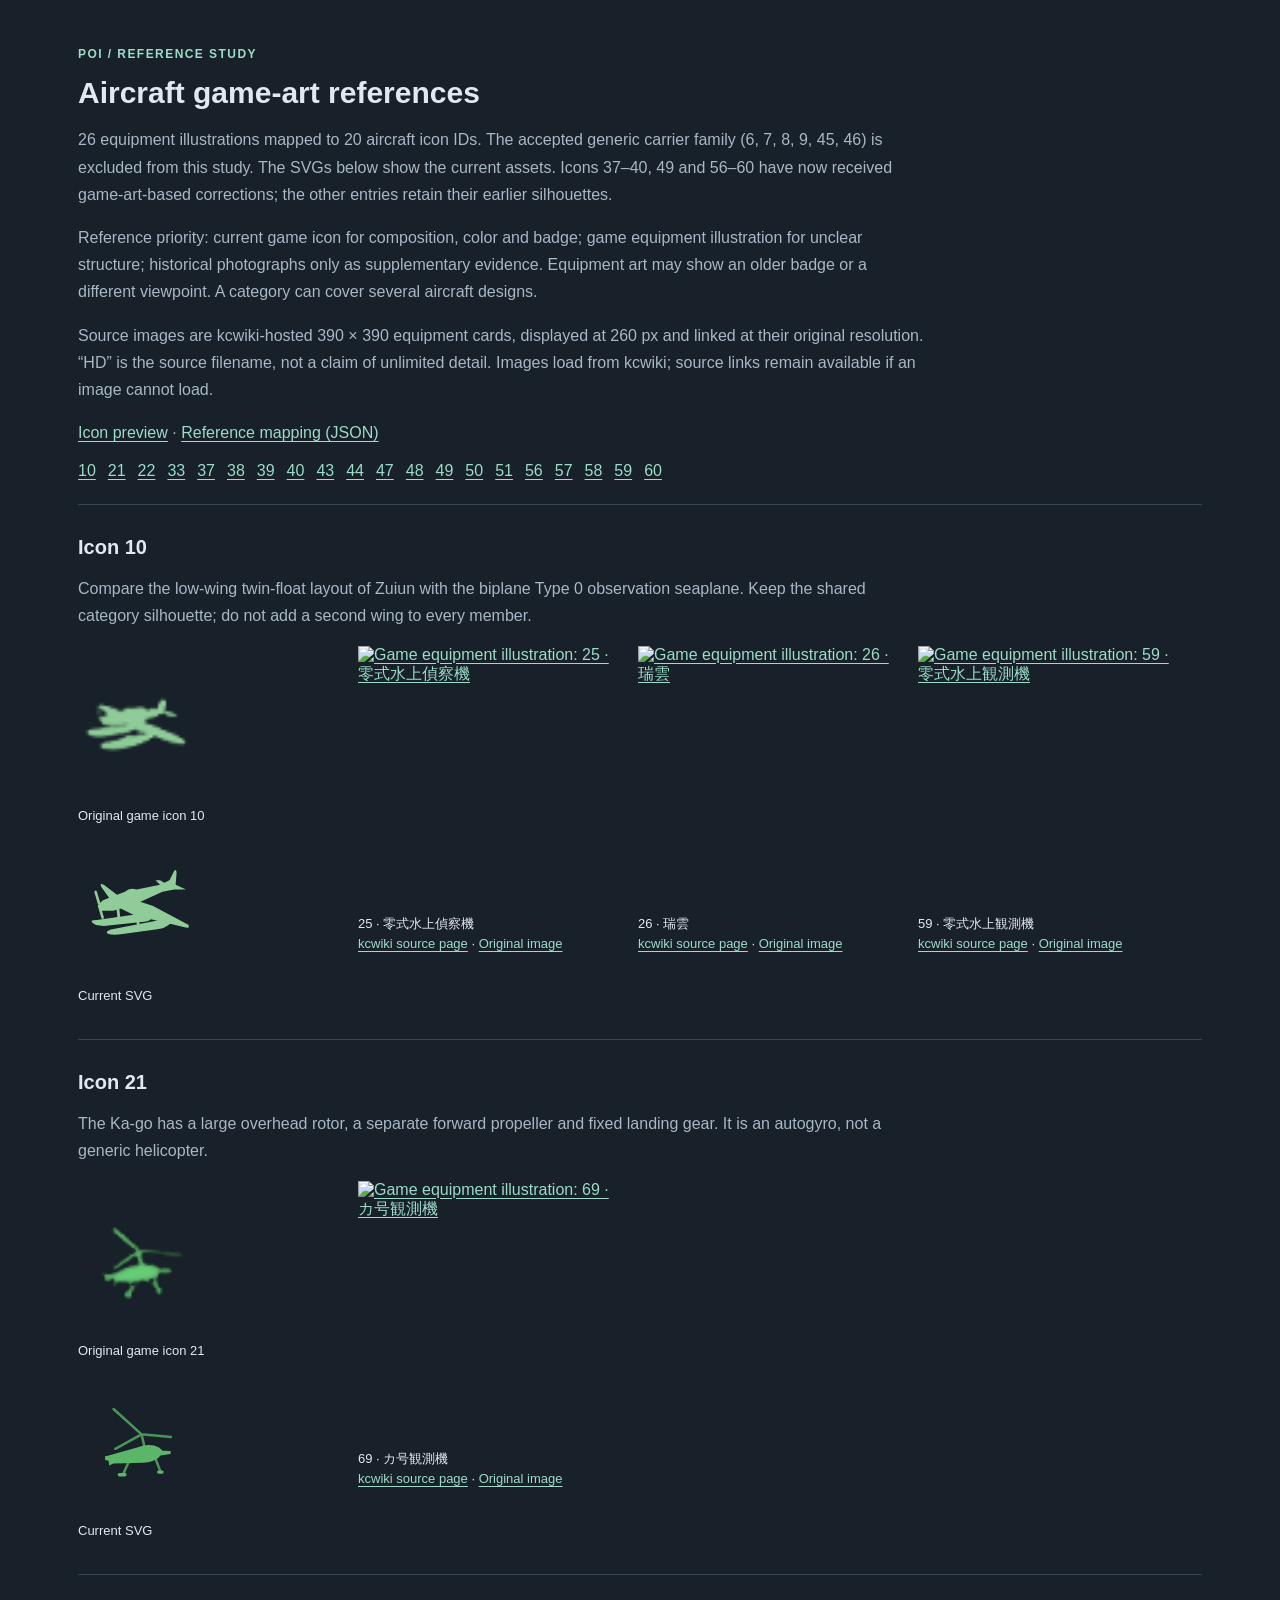
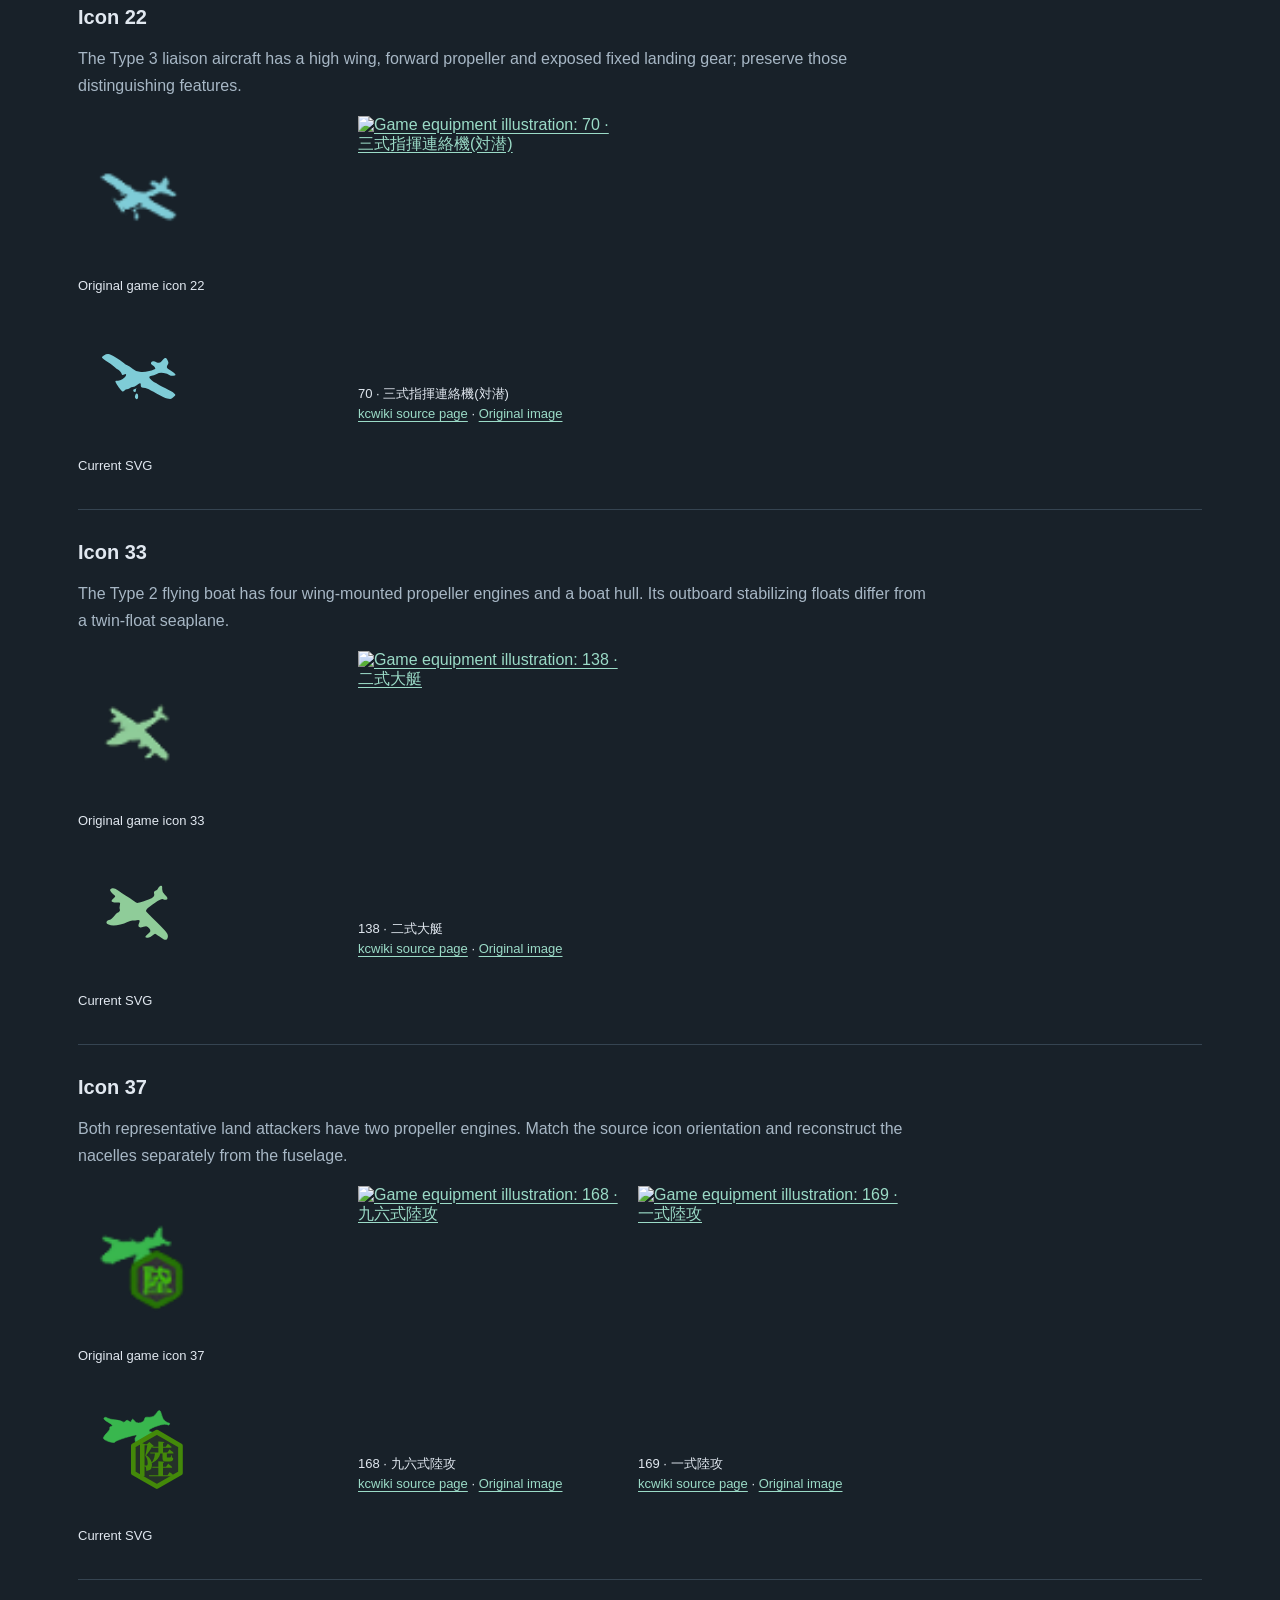
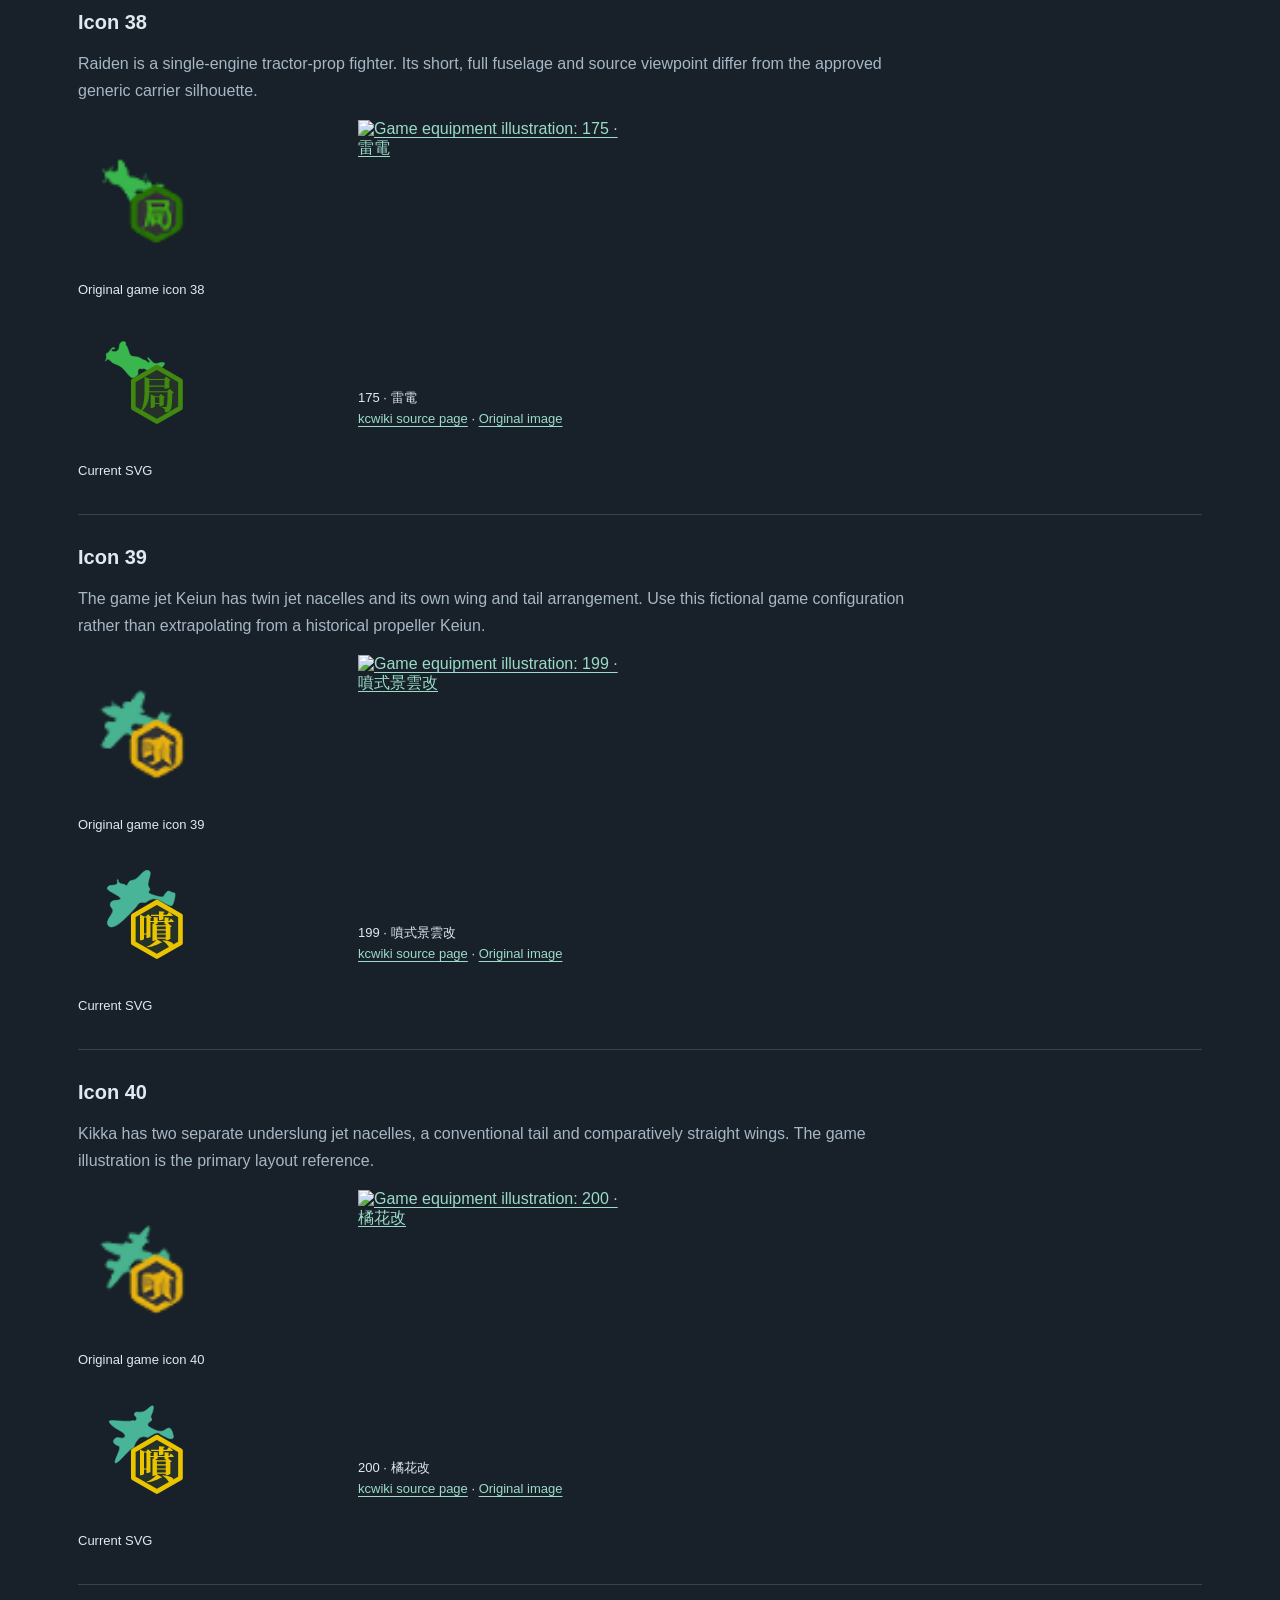
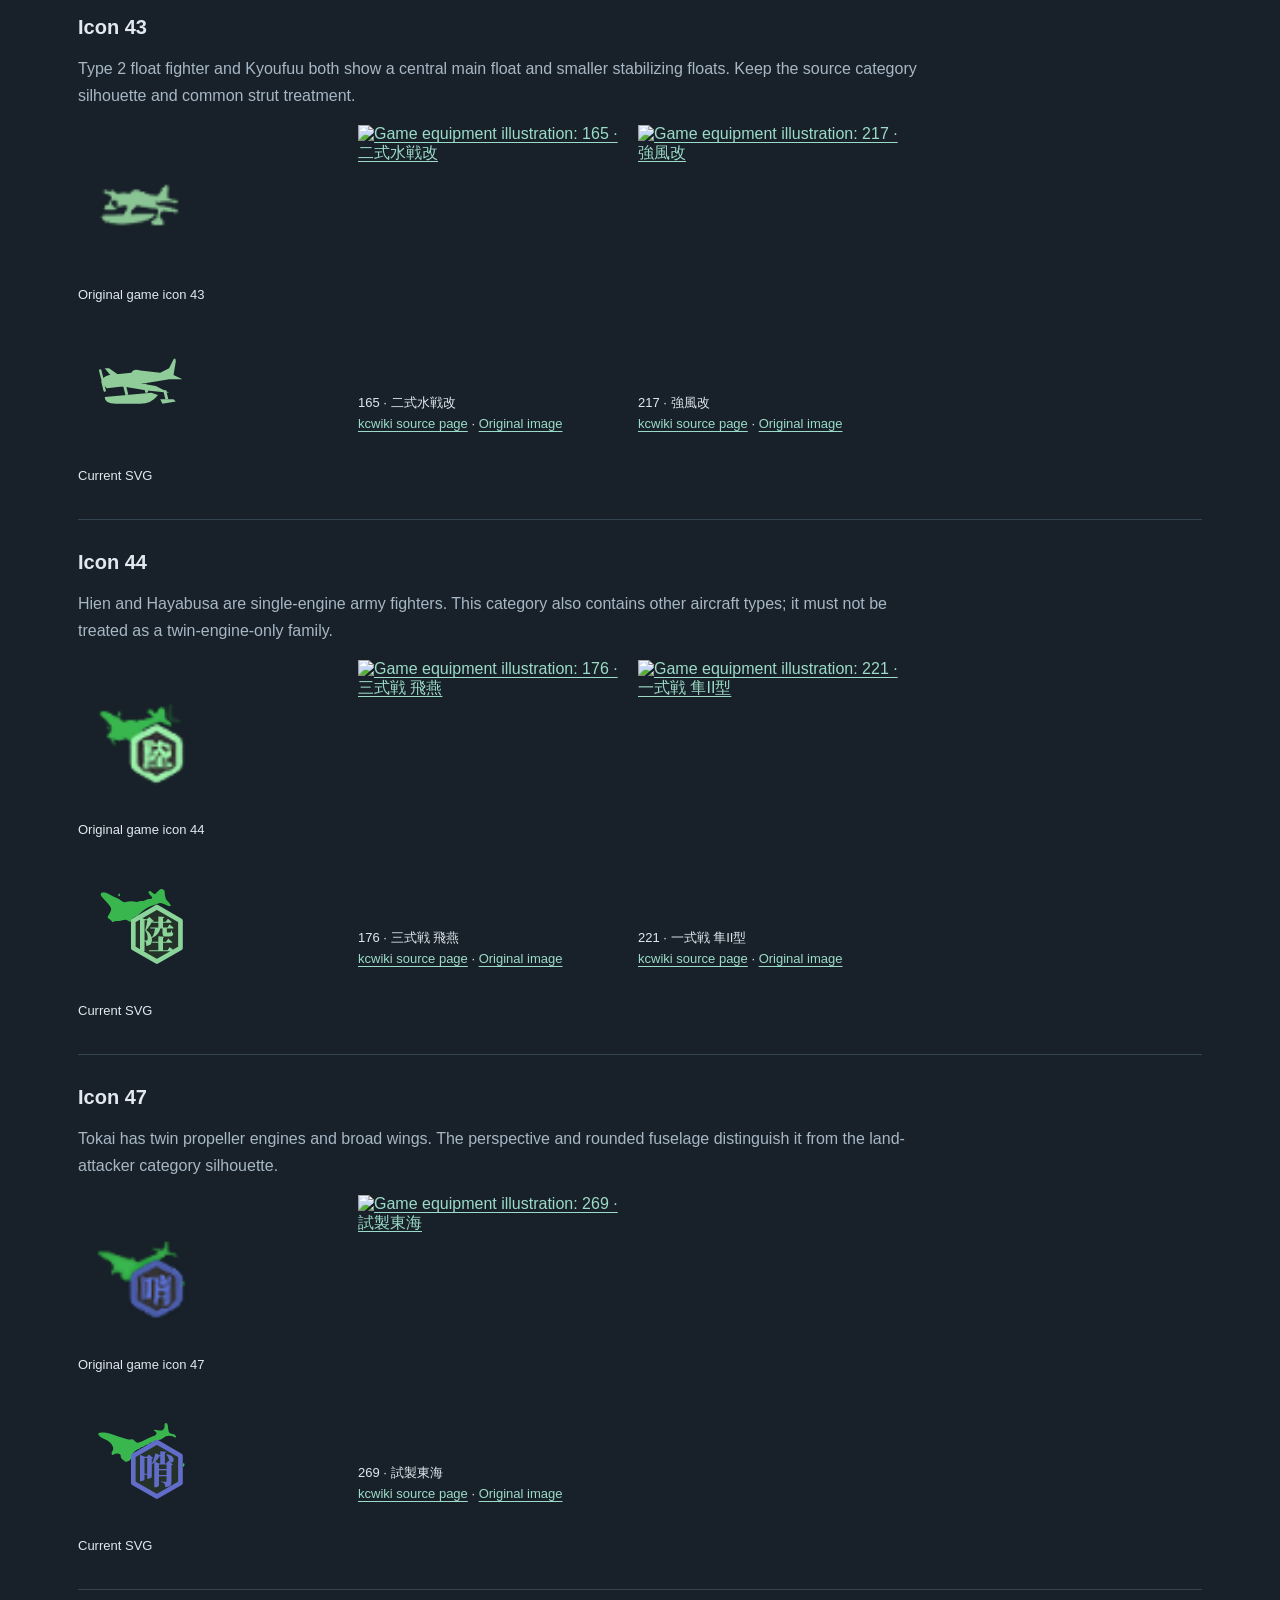
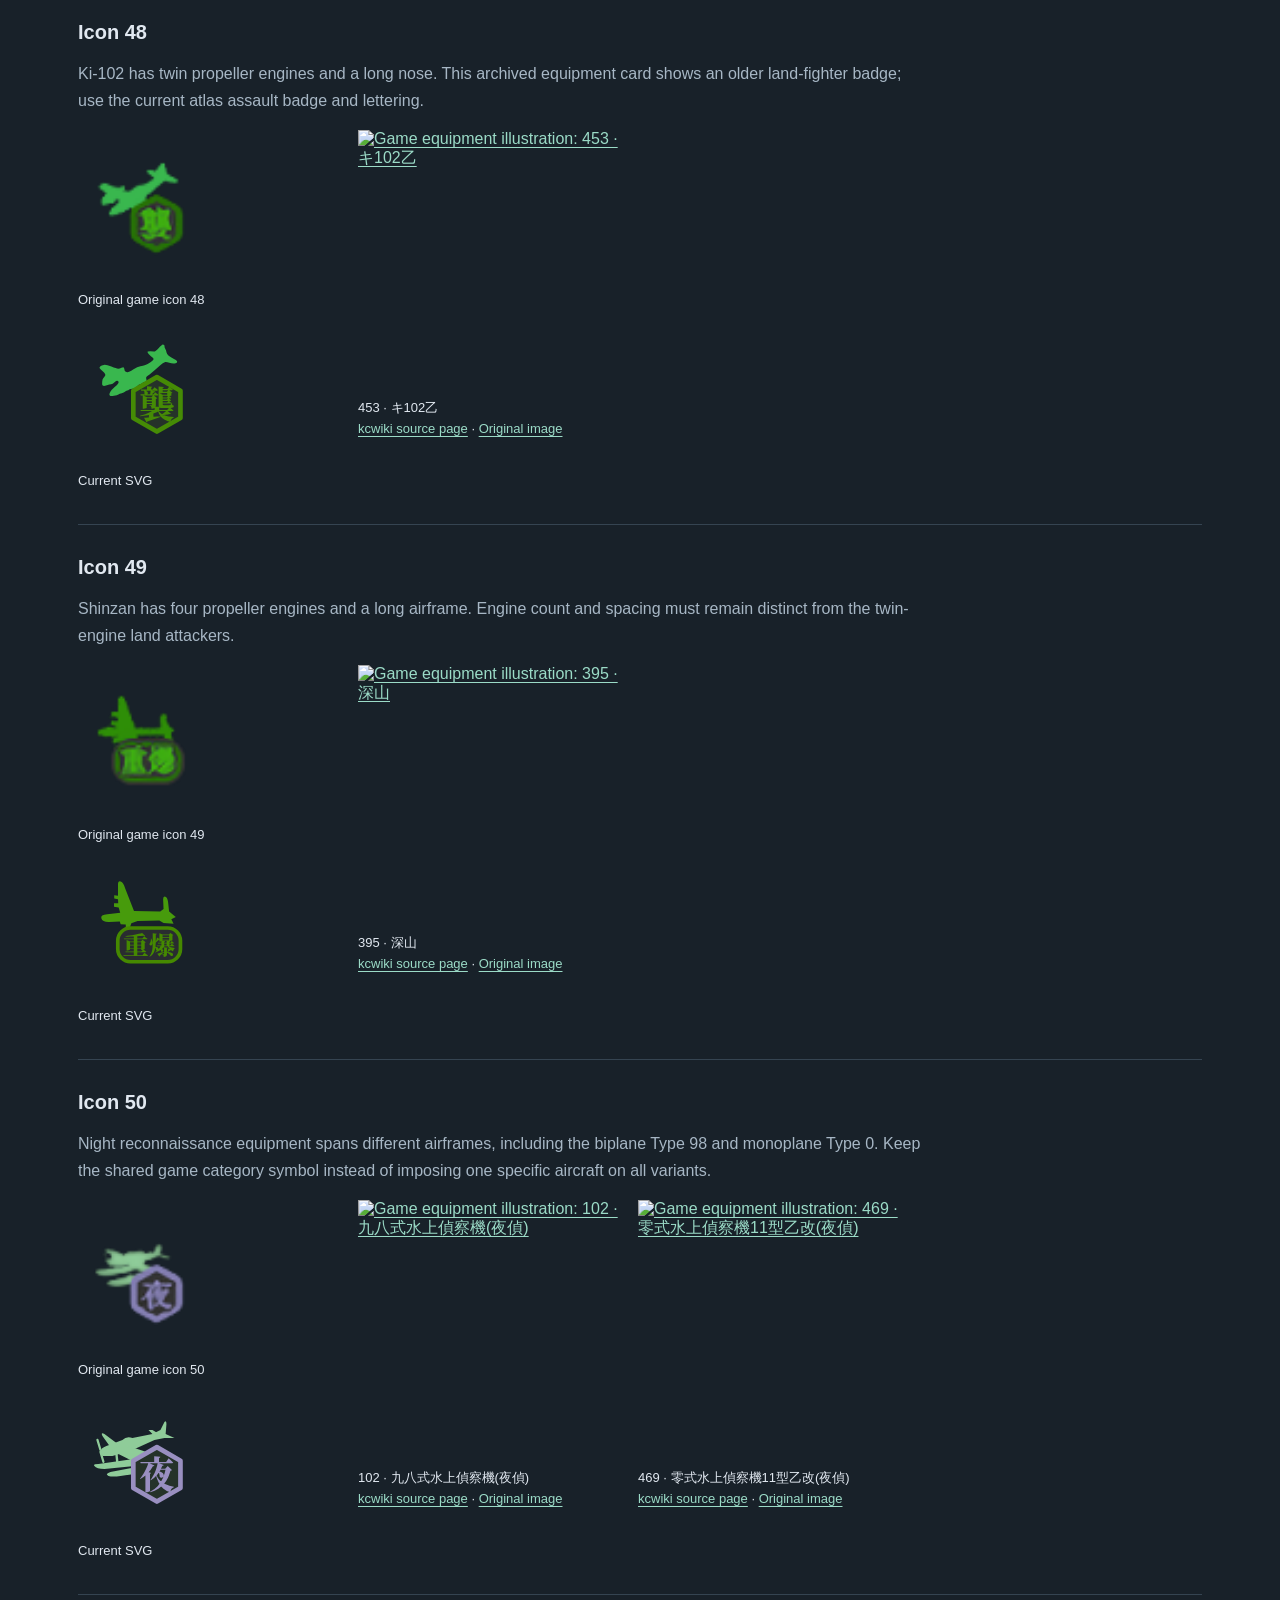
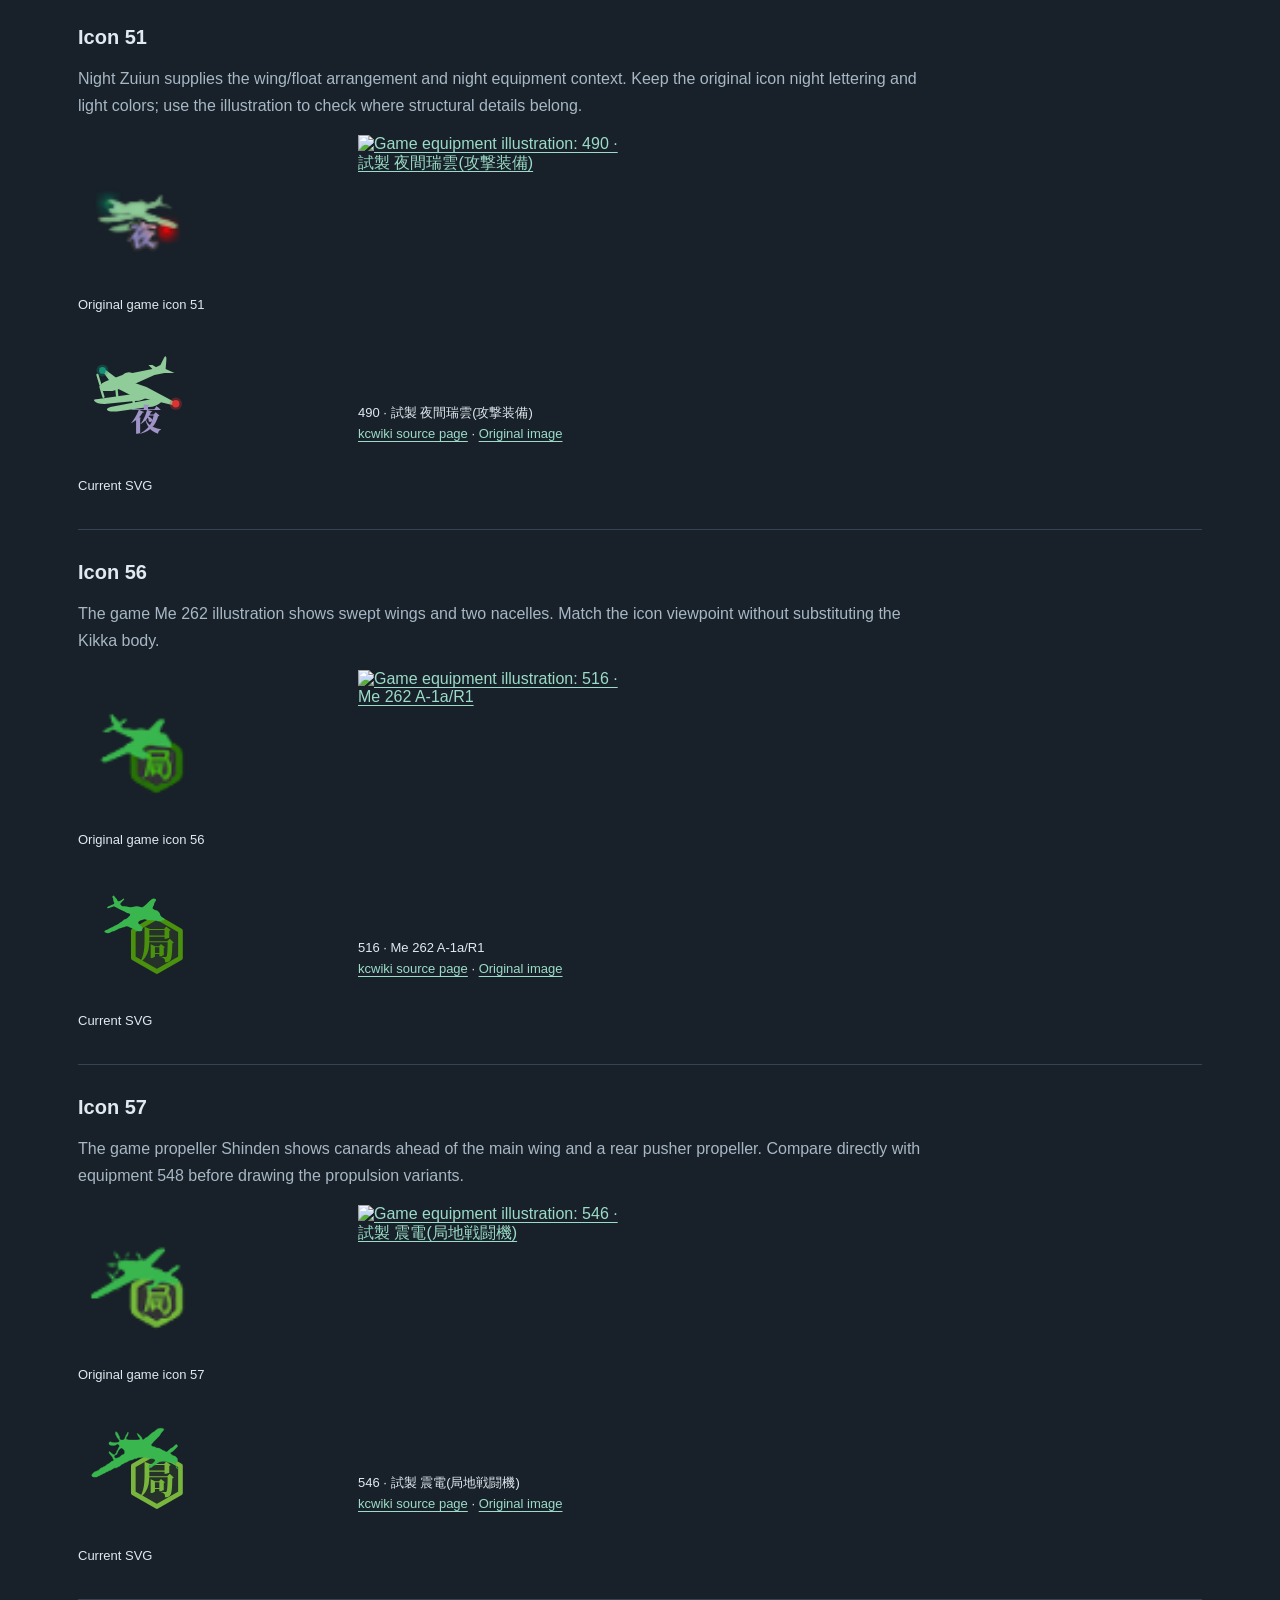
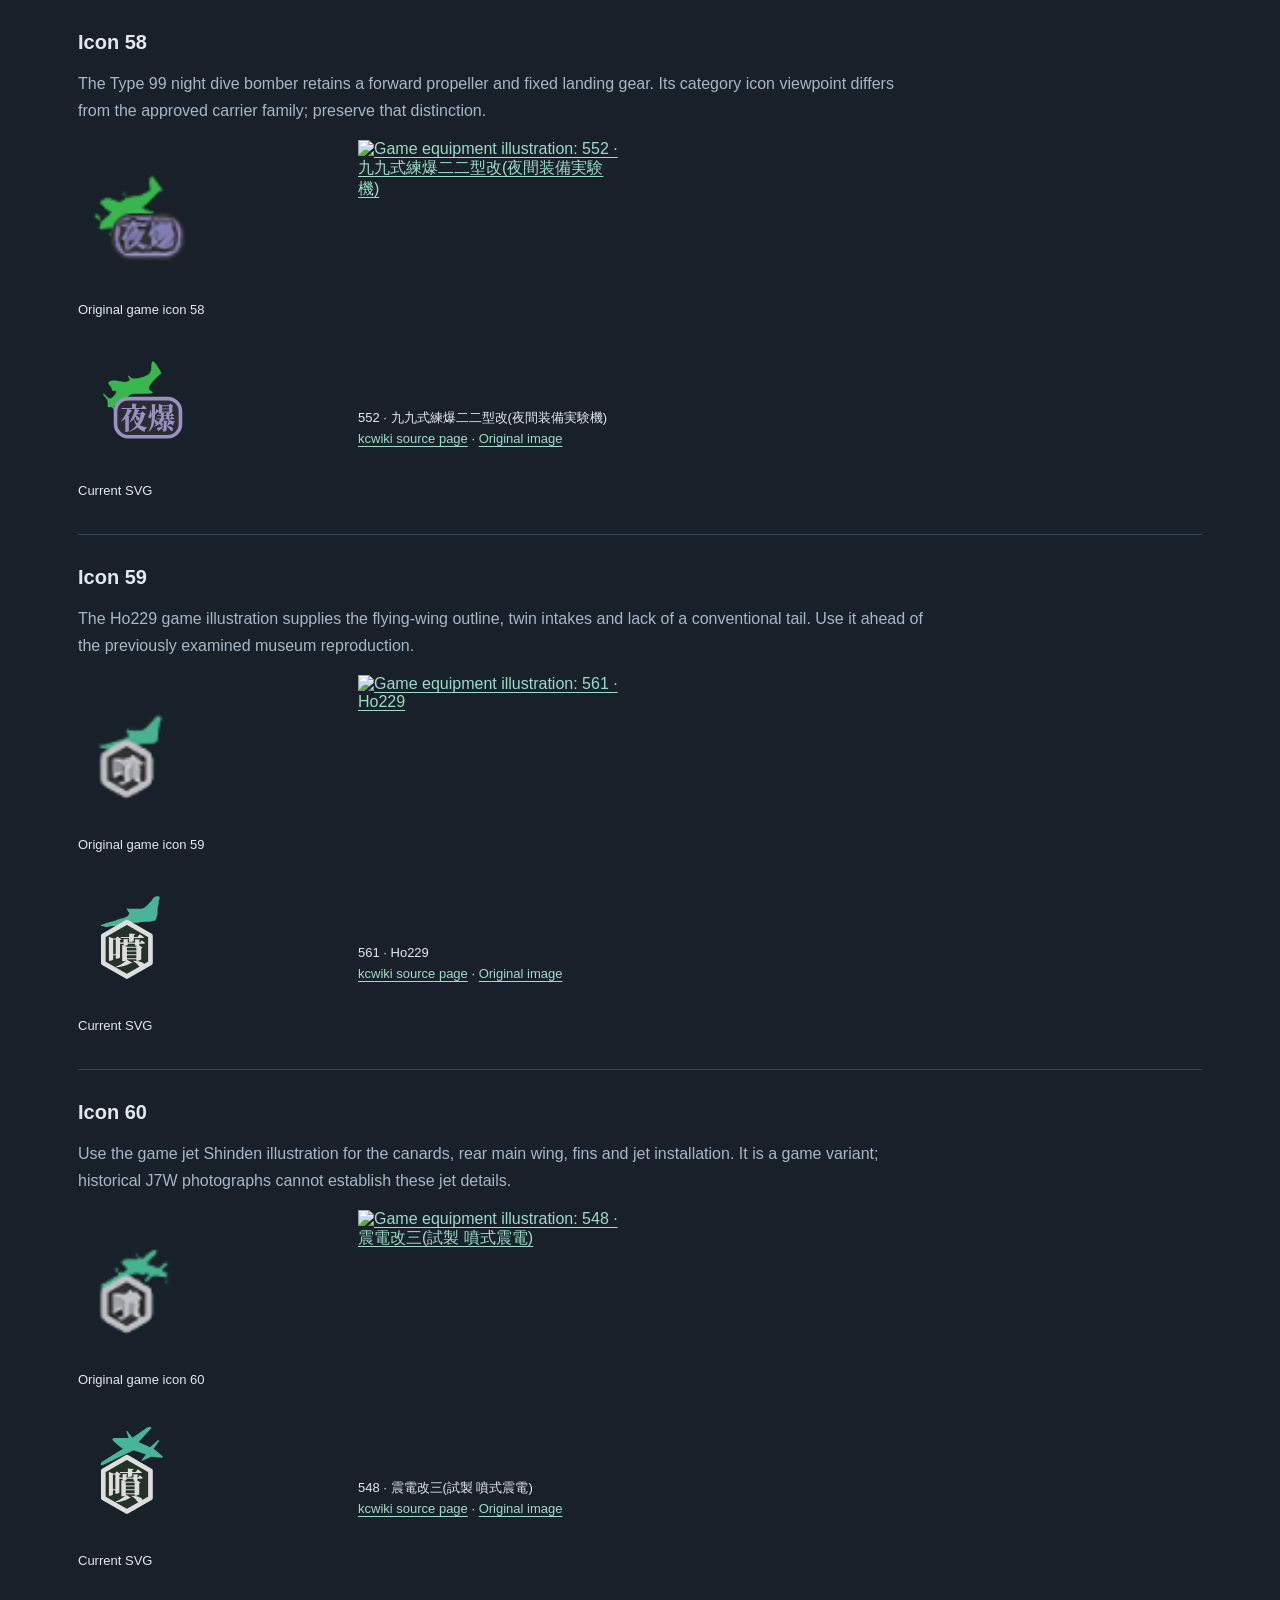
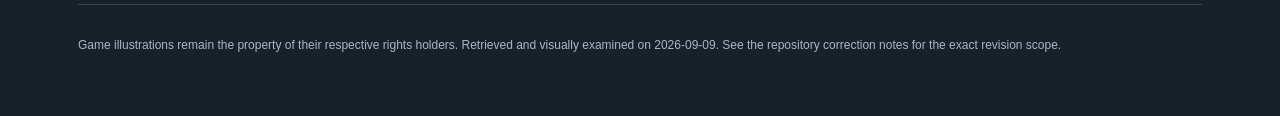
==== commit 13008ff7: "fix(icons): refine silhouettes and document reconstruction rules" ====
--- a/aircraft-references.html
+++ b/aircraft-references.html
@@ -1,7 +1,7 @@
 <!doctype html>
 <html lang="en"><head><meta charset="utf-8"><meta name="viewport" content="width=device-width, initial-scale=1"><title>Aircraft game-art references · poi icons</title><link rel="stylesheet" href="preview.css"><style>
 .reference{border-bottom:1px solid var(--line);padding:24px 0;scroll-margin-top:16px}.reference p{max-width:850px;line-height:1.7;color:var(--muted)}.comparison{display:flex;flex-wrap:wrap;align-items:flex-start;gap:20px}.comparison figure{margin:0;width:260px;max-width:100%}.comparison img{display:block;width:260px;max-width:100%;height:auto}.comparison .symbol{width:120px;height:120px;object-fit:contain;margin:20px 0}.comparison figcaption{font-size:13px;line-height:1.6;margin:8px 0}.jump-list{display:flex;flex-wrap:wrap;gap:12px}h2{font-size:20px}
-</style></head><body><main><header><p class="eyebrow">POI / REFERENCE STUDY</p><h1>Aircraft game-art references</h1><p>26 equipment illustrations mapped to 20 aircraft icon IDs. The accepted generic carrier family (6, 7, 8, 9, 45, 46) is excluded from this study. The SVGs below show the current assets. Icons 56–60 have now been revised against this game artwork; the other entries retain their earlier silhouettes.</p><p>Reference priority: current game icon for composition, color and badge; game equipment illustration for unclear structure; historical photographs only as supplementary evidence. Equipment art may show an older badge or a different viewpoint. A category can cover several aircraft designs.</p><p>Source images are kcwiki-hosted 390 × 390 equipment cards, displayed at 260 px and linked at their original resolution. “HD” is the source filename, not a claim of unlimited detail. Images load from kcwiki; source links remain available if an image cannot load.</p><p><a href="index.html">Icon preview</a> · <a href="docs/game-art-references.json">Reference mapping (JSON)</a></p><nav class="jump-list" aria-label="Aircraft icon references"><a href="#icon-10">10</a><a href="#icon-21">21</a><a href="#icon-22">22</a><a href="#icon-33">33</a><a href="#icon-37">37</a><a href="#icon-38">38</a><a href="#icon-39">39</a><a href="#icon-40">40</a><a href="#icon-43">43</a><a href="#icon-44">44</a><a href="#icon-47">47</a><a href="#icon-48">48</a><a href="#icon-49">49</a><a href="#icon-50">50</a><a href="#icon-51">51</a><a href="#icon-56">56</a><a href="#icon-57">57</a><a href="#icon-58">58</a><a href="#icon-59">59</a><a href="#icon-60">60</a></nav></header>
+</style></head><body><main><header><p class="eyebrow">POI / REFERENCE STUDY</p><h1>Aircraft game-art references</h1><p>26 equipment illustrations mapped to 20 aircraft icon IDs. The accepted generic carrier family (6, 7, 8, 9, 45, 46) is excluded from this study. The SVGs below show the current assets. Icons 37–40, 49 and 56–60 have now received game-art-based corrections; the other entries retain their earlier silhouettes.</p><p>Reference priority: current game icon for composition, color and badge; game equipment illustration for unclear structure; historical photographs only as supplementary evidence. Equipment art may show an older badge or a different viewpoint. A category can cover several aircraft designs.</p><p>Source images are kcwiki-hosted 390 × 390 equipment cards, displayed at 260 px and linked at their original resolution. “HD” is the source filename, not a claim of unlimited detail. Images load from kcwiki; source links remain available if an image cannot load.</p><p><a href="index.html">Icon preview</a> · <a href="docs/game-art-references.json">Reference mapping (JSON)</a></p><nav class="jump-list" aria-label="Aircraft icon references"><a href="#icon-10">10</a><a href="#icon-21">21</a><a href="#icon-22">22</a><a href="#icon-33">33</a><a href="#icon-37">37</a><a href="#icon-38">38</a><a href="#icon-39">39</a><a href="#icon-40">40</a><a href="#icon-43">43</a><a href="#icon-44">44</a><a href="#icon-47">47</a><a href="#icon-48">48</a><a href="#icon-49">49</a><a href="#icon-50">50</a><a href="#icon-51">51</a><a href="#icon-56">56</a><a href="#icon-57">57</a><a href="#icon-58">58</a><a href="#icon-59">59</a><a href="#icon-60">60</a></nav></header>
 <section class="reference" id="icon-10"><h2>Icon 10</h2><p>Compare the low-wing twin-float layout of Zuiun with the biplane Type 0 observation seaplane. Keep the shared category silhouette; do not add a second wing to every member.</p><div class="comparison"><figure><img class="symbol" src="original/slotitem/10.png" alt="Original game icon 10"><figcaption>Original game icon 10</figcaption><img class="symbol" src="svg/slotitem/10.svg" alt="Current SVG 10"><figcaption>Current SVG</figcaption></figure><figure><a href="https://uploads.kcwiki.cn/commons/e/ed/Soubi025HD.png"><img loading="lazy" width="390" height="390" src="https://uploads.kcwiki.cn/commons/e/ed/Soubi025HD.png" alt="Game equipment illustration: 25 · 零式水上偵察機"></a><figcaption>25 · 零式水上偵察機<br><a href="https://zh.kcwiki.cn/wiki/File:Soubi025HD.png">kcwiki source page</a> · <a href="https://uploads.kcwiki.cn/commons/e/ed/Soubi025HD.png">Original image</a></figcaption></figure><figure><a href="https://uploads.kcwiki.cn/commons/6/67/Soubi026HD.png"><img loading="lazy" width="390" height="390" src="https://uploads.kcwiki.cn/commons/6/67/Soubi026HD.png" alt="Game equipment illustration: 26 · 瑞雲"></a><figcaption>26 · 瑞雲<br><a href="https://zh.kcwiki.cn/wiki/File:Soubi026HD.png">kcwiki source page</a> · <a href="https://uploads.kcwiki.cn/commons/6/67/Soubi026HD.png">Original image</a></figcaption></figure><figure><a href="https://uploads.kcwiki.cn/commons/4/4f/Soubi059HD.png"><img loading="lazy" width="390" height="390" src="https://uploads.kcwiki.cn/commons/4/4f/Soubi059HD.png" alt="Game equipment illustration: 59 · 零式水上観測機"></a><figcaption>59 · 零式水上観測機<br><a href="https://zh.kcwiki.cn/wiki/File:Soubi059HD.png">kcwiki source page</a> · <a href="https://uploads.kcwiki.cn/commons/4/4f/Soubi059HD.png">Original image</a></figcaption></figure></div></section>
 <section class="reference" id="icon-21"><h2>Icon 21</h2><p>The Ka-go has a large overhead rotor, a separate forward propeller and fixed landing gear. It is an autogyro, not a generic helicopter.</p><div class="comparison"><figure><img class="symbol" src="original/slotitem/21.png" alt="Original game icon 21"><figcaption>Original game icon 21</figcaption><img class="symbol" src="svg/slotitem/21.svg" alt="Current SVG 21"><figcaption>Current SVG</figcaption></figure><figure><a href="https://uploads.kcwiki.cn/commons/c/cc/Soubi069HD.png"><img loading="lazy" width="390" height="390" src="https://uploads.kcwiki.cn/commons/c/cc/Soubi069HD.png" alt="Game equipment illustration: 69 · カ号観測機"></a><figcaption>69 · カ号観測機<br><a href="https://zh.kcwiki.cn/wiki/File:Soubi069HD.png">kcwiki source page</a> · <a href="https://uploads.kcwiki.cn/commons/c/cc/Soubi069HD.png">Original image</a></figcaption></figure></div></section>
 <section class="reference" id="icon-22"><h2>Icon 22</h2><p>The Type 3 liaison aircraft has a high wing, forward propeller and exposed fixed landing gear; preserve those distinguishing features.</p><div class="comparison"><figure><img class="symbol" src="original/slotitem/22.png" alt="Original game icon 22"><figcaption>Original game icon 22</figcaption><img class="symbol" src="svg/slotitem/22.svg" alt="Current SVG 22"><figcaption>Current SVG</figcaption></figure><figure><a href="https://uploads.kcwiki.cn/commons/7/7b/Soubi070HD.png"><img loading="lazy" width="390" height="390" src="https://uploads.kcwiki.cn/commons/7/7b/Soubi070HD.png" alt="Game equipment illustration: 70 · 三式指揮連絡機(対潜)"></a><figcaption>70 · 三式指揮連絡機(対潜)<br><a href="https://zh.kcwiki.cn/wiki/File:Soubi070HD.png">kcwiki source page</a> · <a href="https://uploads.kcwiki.cn/commons/7/7b/Soubi070HD.png">Original image</a></figcaption></figure></div></section>
